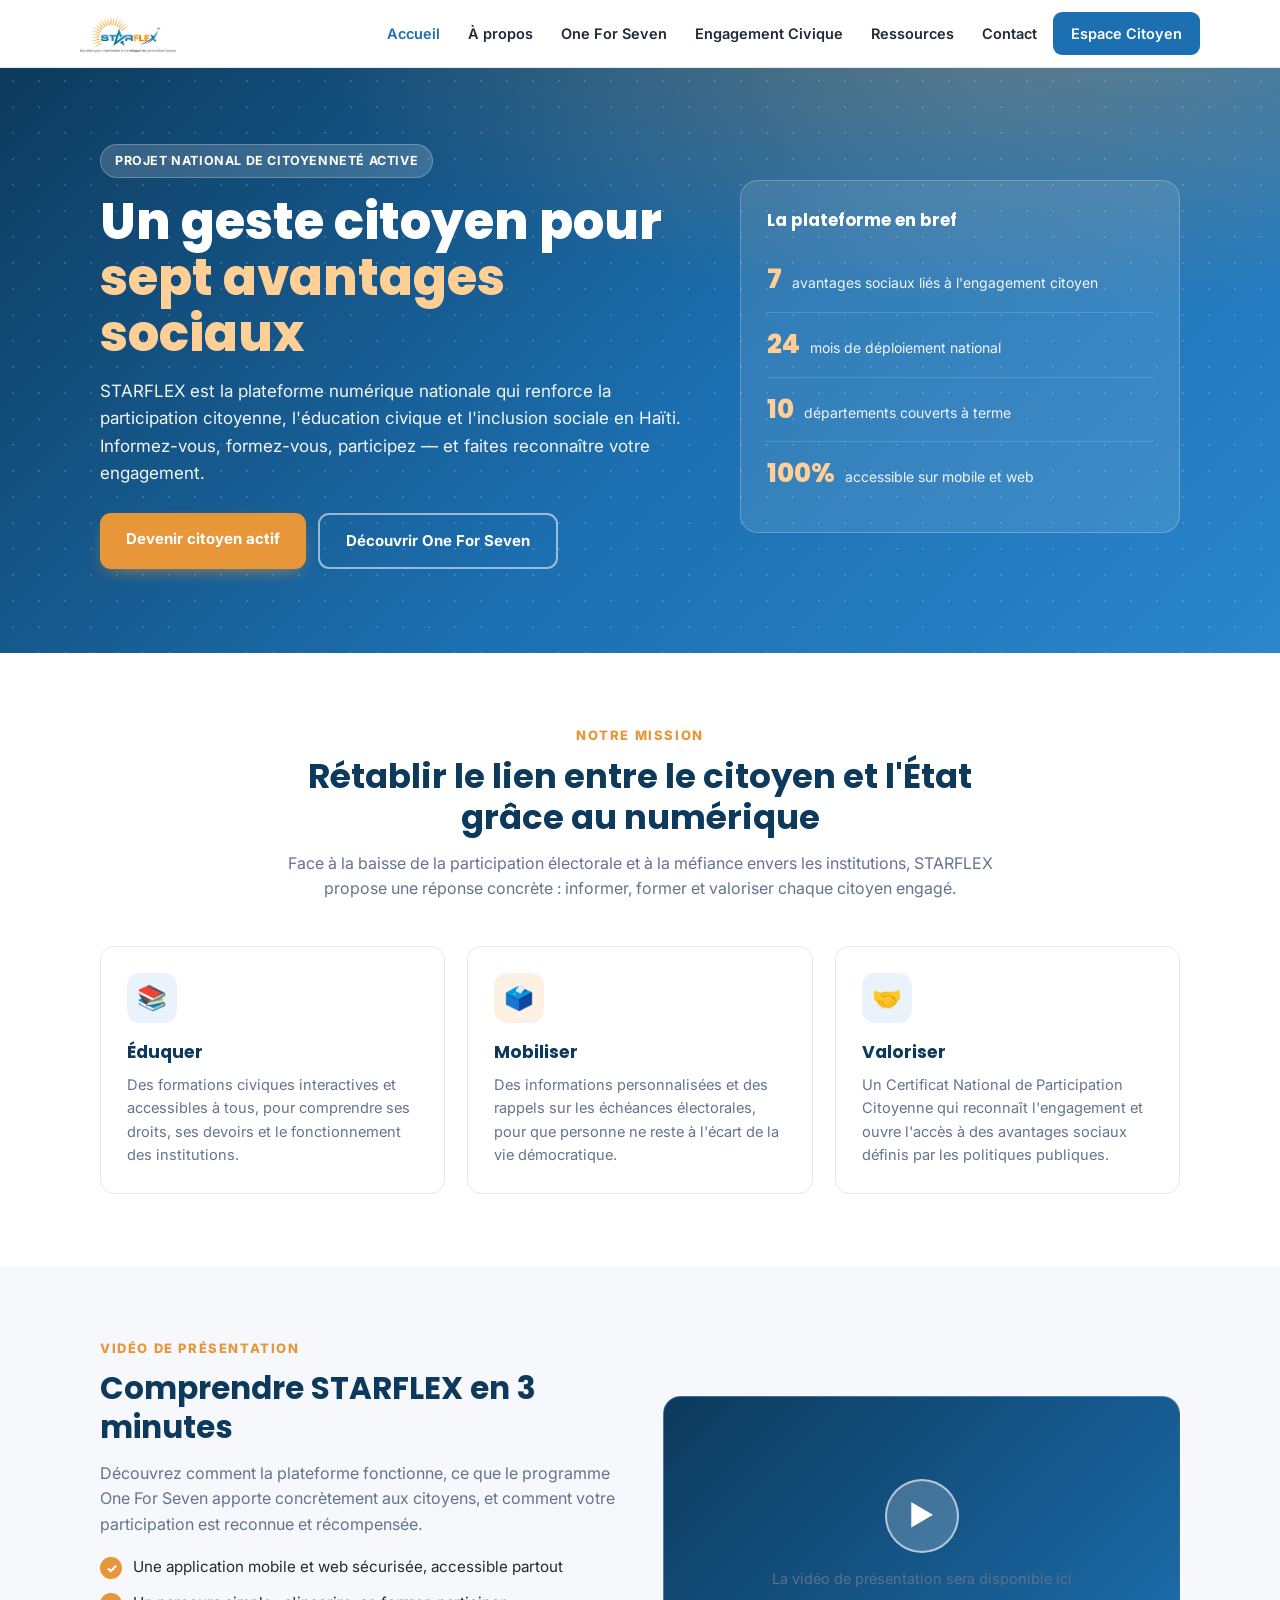
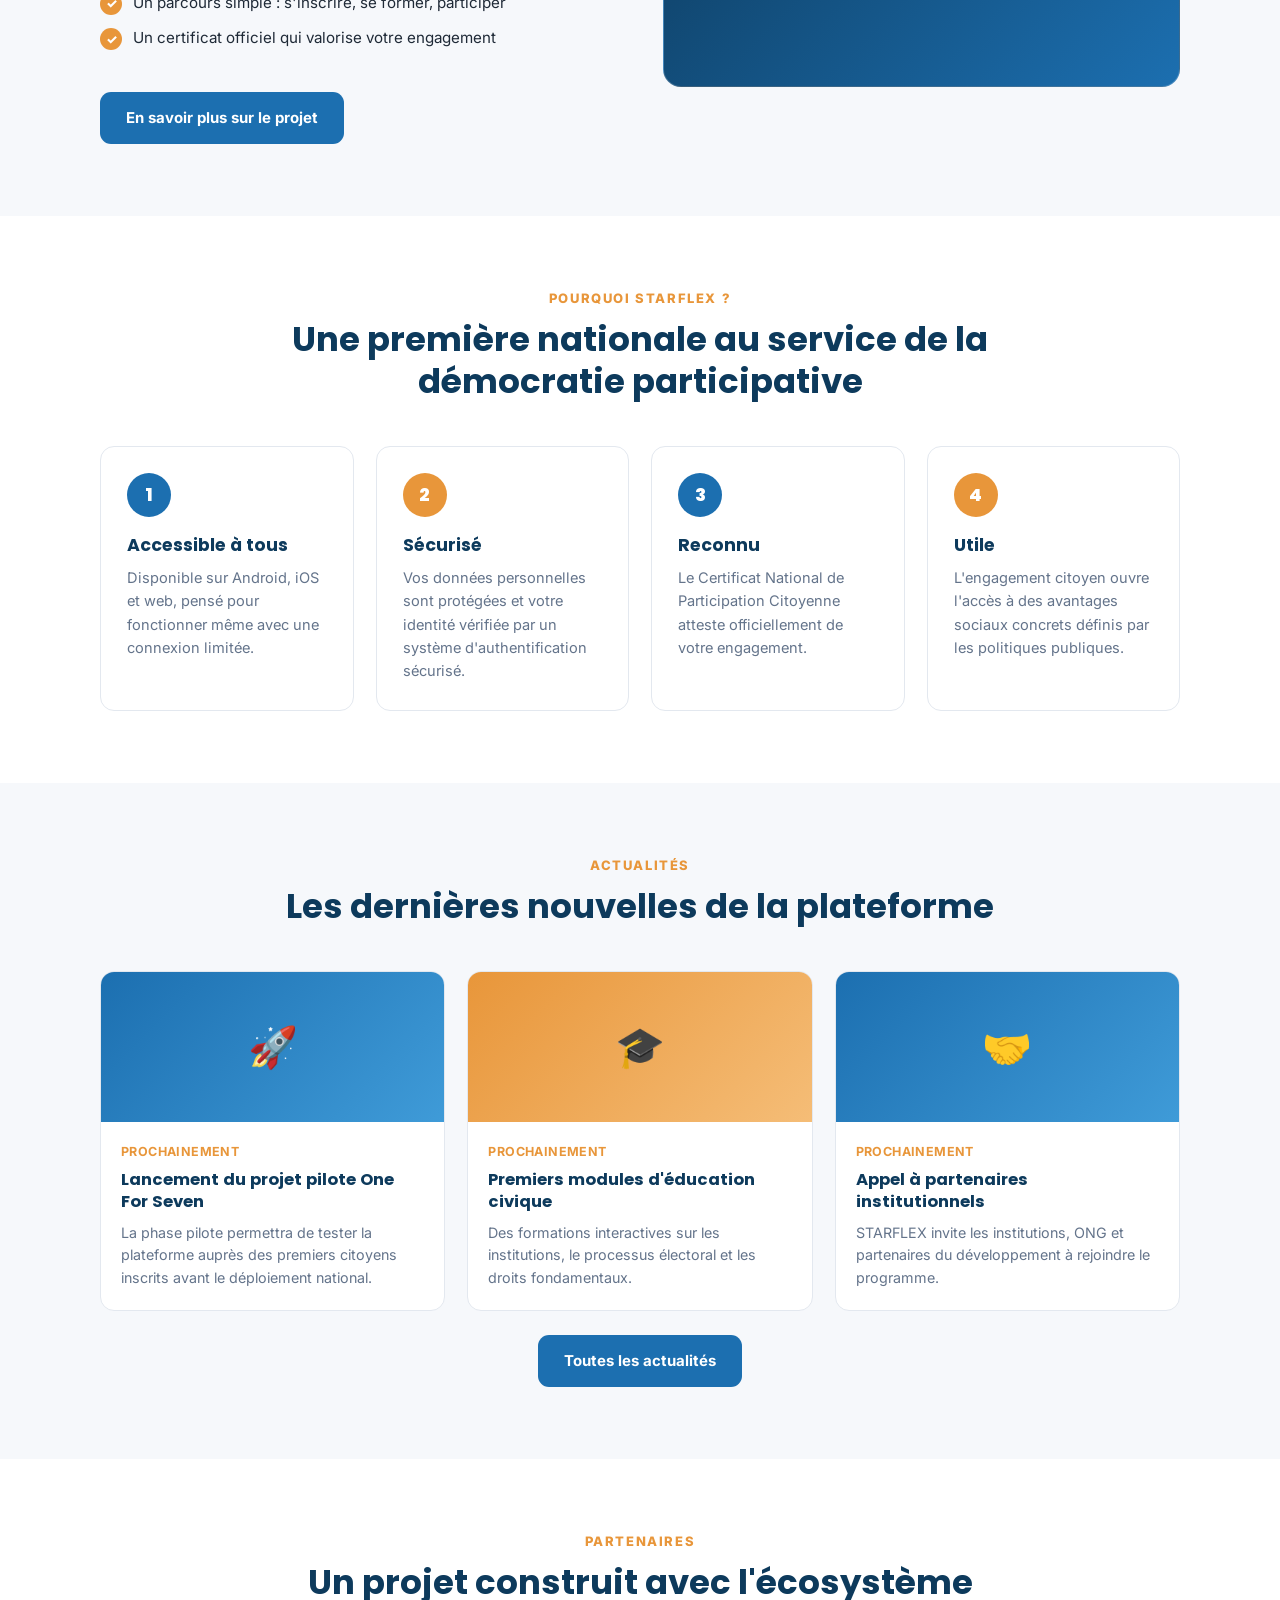
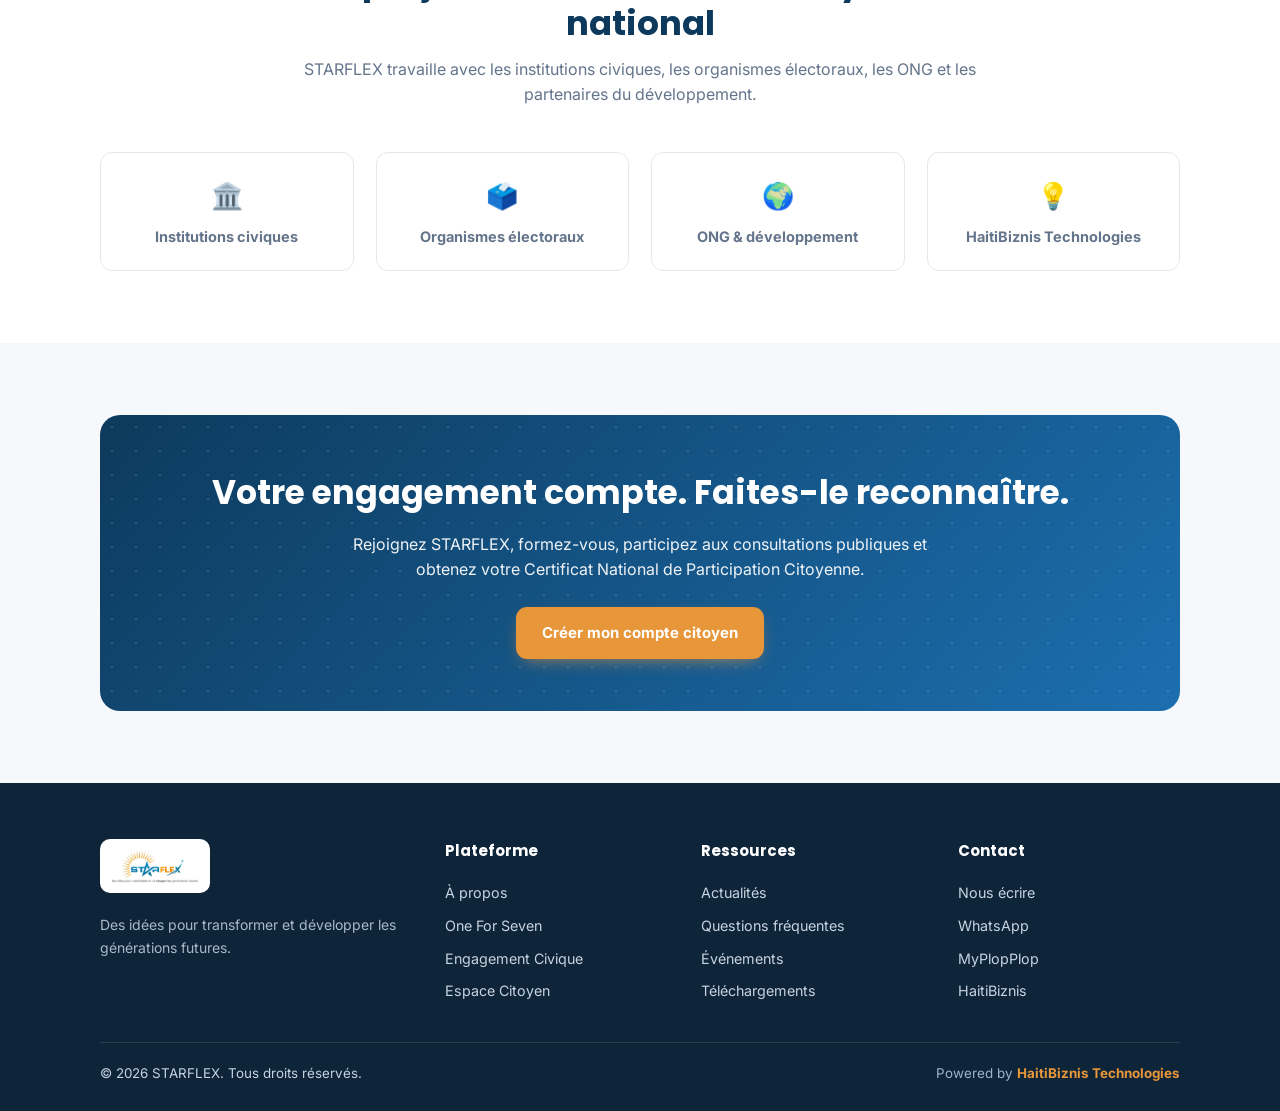
==== index.html @ 8875ecc1 "Point the site at starflexone.com: add CNAME, switch og:url/canonical/og:image to the custom domain" ====
<!DOCTYPE html>
<html lang="fr">
<head>
<meta charset="UTF-8">
<meta name="viewport" content="width=device-width, initial-scale=1.0">
<title>STARFLEX — Plateforme Nationale de Citoyenneté Active</title>
<meta name="description" content="STARFLEX : la plateforme numérique nationale d'éducation civique, de participation citoyenne et d'inclusion sociale en Haïti. Programme One For Seven (1 pour 7).">
<meta property="og:title" content="STARFLEX — Plateforme Nationale de Citoyenneté Active">
<meta property="og:description" content="Un geste citoyen pour sept avantages sociaux. Éducation civique, consultations publiques et engagement citoyen en Haïti.">
<meta property="og:image" content="https://starflexone.com/assets/og-starflex.jpg?v=1">
<meta property="og:image:secure_url" content="https://starflexone.com/assets/og-starflex.jpg?v=1">
<meta property="og:image:type" content="image/jpeg">
<meta property="og:image:width" content="1200">
<meta property="og:image:height" content="630">
<meta property="og:image:alt" content="STARFLEX — Un geste citoyen pour sept avantages sociaux">
<meta property="og:url" content="https://starflexone.com/">
<meta property="og:type" content="website">
<meta property="og:site_name" content="STARFLEX">
<meta property="og:locale" content="fr_FR">
<meta name="twitter:card" content="summary_large_image">
<meta name="twitter:title" content="STARFLEX — Plateforme Nationale de Citoyenneté Active">
<meta name="twitter:description" content="Un geste citoyen pour sept avantages sociaux. Éducation civique, consultations publiques et engagement citoyen en Haïti.">
<meta name="twitter:image" content="https://starflexone.com/assets/og-starflex.jpg?v=1">
<link rel="canonical" href="https://starflexone.com/">
<link rel="preconnect" href="https://fonts.googleapis.com">
<link rel="preconnect" href="https://fonts.gstatic.com" crossorigin>
<link href="https://fonts.googleapis.com/css2?family=Inter:wght@400;500;600;700&family=Poppins:wght@600;700;800&display=swap" rel="stylesheet">
<link rel="stylesheet" href="assets/starflex.css">
<link rel="icon" href="assets/starflex-logo.png">
</head>
<body>

<header class="site-header">
  <div class="wrap nav">
    <a class="brand" href="index.html"><img src="assets/starflex-logo.png" alt="STARFLEX"></a>
    <button class="burger" onclick="document.getElementById('navLinks').classList.toggle('open')" aria-label="Menu">☰</button>
    <nav class="nav-links" id="navLinks">
      <a href="index.html" class="active">Accueil</a>
      <a href="about.html">À propos</a>
      <a href="one-for-seven.html">One For Seven</a>
      <a href="civic-engagement.html">Engagement Civique</a>
      <a href="resources.html">Ressources</a>
      <a href="contact.html">Contact</a>
      <a href="portal.html" class="nav-cta">Espace Citoyen</a>
    </nav>
  </div>
</header>

<!-- HERO -->
<div class="hero">
  <div class="wrap hero-grid">
    <div>
      <span class="eyebrow">PROJET NATIONAL DE CITOYENNETÉ ACTIVE</span>
      <h1>Un geste citoyen pour <em>sept avantages sociaux</em></h1>
      <p class="lead">STARFLEX est la plateforme numérique nationale qui renforce la participation citoyenne, l'éducation civique et l'inclusion sociale en Haïti. Informez-vous, formez-vous, participez — et faites reconnaître votre engagement.</p>
      <div class="hero-actions">
        <a class="btn btn-orange" href="portal.html">Devenir citoyen actif</a>
        <a class="btn btn-ghost" href="one-for-seven.html">Découvrir One For Seven</a>
      </div>
    </div>
    <div class="hero-card">
      <h3>La plateforme en bref</h3>
      <div class="hero-stat"><b>7</b><span>avantages sociaux liés à l'engagement citoyen</span></div>
      <div class="hero-stat"><b>24</b><span>mois de déploiement national</span></div>
      <div class="hero-stat"><b>10</b><span>départements couverts à terme</span></div>
      <div class="hero-stat"><b>100%</b><span>accessible sur mobile et web</span></div>
    </div>
  </div>
</div>

<!-- MISSION -->
<section>
  <div class="wrap">
    <div class="section-head">
      <div class="kicker">Notre Mission</div>
      <h2>Rétablir le lien entre le citoyen et l'État grâce au numérique</h2>
      <p>Face à la baisse de la participation électorale et à la méfiance envers les institutions, STARFLEX propose une réponse concrète : informer, former et valoriser chaque citoyen engagé.</p>
    </div>
    <div class="grid grid-3">
      <div class="card">
        <div class="ico">📚</div>
        <h3>Éduquer</h3>
        <p>Des formations civiques interactives et accessibles à tous, pour comprendre ses droits, ses devoirs et le fonctionnement des institutions.</p>
      </div>
      <div class="card orange">
        <div class="ico">🗳️</div>
        <h3>Mobiliser</h3>
        <p>Des informations personnalisées et des rappels sur les échéances électorales, pour que personne ne reste à l'écart de la vie démocratique.</p>
      </div>
      <div class="card">
        <div class="ico">🤝</div>
        <h3>Valoriser</h3>
        <p>Un Certificat National de Participation Citoyenne qui reconnaît l'engagement et ouvre l'accès à des avantages sociaux définis par les politiques publiques.</p>
      </div>
    </div>
  </div>
</section>

<!-- VIDEO -->
<section class="alt">
  <div class="wrap split">
    <div>
      <div class="kicker" style="color:var(--orange);font-weight:800;font-size:13px;letter-spacing:1.6px;text-transform:uppercase;margin-bottom:10px">Vidéo de présentation</div>
      <h2>Comprendre STARFLEX en 3 minutes</h2>
      <p>Découvrez comment la plateforme fonctionne, ce que le programme One For Seven apporte concrètement aux citoyens, et comment votre participation est reconnue et récompensée.</p>
      <ul class="checklist">
        <li>Une application mobile et web sécurisée, accessible partout</li>
        <li>Un parcours simple : s'inscrire, se former, participer</li>
        <li>Un certificat officiel qui valorise votre engagement</li>
      </ul>
      <a class="btn btn-blue mt-24" href="about.html">En savoir plus sur le projet</a>
    </div>
    <div class="media-box">
      <div>
        <div class="play">▶</div>
        <p>La vidéo de présentation sera disponible ici</p>
      </div>
    </div>
  </div>
</section>

<!-- WHY -->
<section>
  <div class="wrap">
    <div class="section-head">
      <div class="kicker">Pourquoi STARFLEX ?</div>
      <h2>Une première nationale au service de la démocratie participative</h2>
    </div>
    <div class="grid grid-4">
      <div class="card">
        <div class="step-num">1</div>
        <h3>Accessible à tous</h3>
        <p>Disponible sur Android, iOS et web, pensé pour fonctionner même avec une connexion limitée.</p>
      </div>
      <div class="card orange">
        <div class="step-num">2</div>
        <h3>Sécurisé</h3>
        <p>Vos données personnelles sont protégées et votre identité vérifiée par un système d'authentification sécurisé.</p>
      </div>
      <div class="card">
        <div class="step-num">3</div>
        <h3>Reconnu</h3>
        <p>Le Certificat National de Participation Citoyenne atteste officiellement de votre engagement.</p>
      </div>
      <div class="card orange">
        <div class="step-num">4</div>
        <h3>Utile</h3>
        <p>L'engagement citoyen ouvre l'accès à des avantages sociaux concrets définis par les politiques publiques.</p>
      </div>
    </div>
  </div>
</section>

<!-- NEWS -->
<section class="alt">
  <div class="wrap">
    <div class="section-head">
      <div class="kicker">Actualités</div>
      <h2>Les dernières nouvelles de la plateforme</h2>
    </div>
    <div class="grid grid-3">
      <article class="news-card">
        <div class="news-thumb">🚀</div>
        <div class="news-body">
          <div class="news-date">Prochainement</div>
          <h3>Lancement du projet pilote One For Seven</h3>
          <p>La phase pilote permettra de tester la plateforme auprès des premiers citoyens inscrits avant le déploiement national.</p>
        </div>
      </article>
      <article class="news-card o">
        <div class="news-thumb">🎓</div>
        <div class="news-body">
          <div class="news-date">Prochainement</div>
          <h3>Premiers modules d'éducation civique</h3>
          <p>Des formations interactives sur les institutions, le processus électoral et les droits fondamentaux.</p>
        </div>
      </article>
      <article class="news-card">
        <div class="news-thumb">🤝</div>
        <div class="news-body">
          <div class="news-date">Prochainement</div>
          <h3>Appel à partenaires institutionnels</h3>
          <p>STARFLEX invite les institutions, ONG et partenaires du développement à rejoindre le programme.</p>
        </div>
      </article>
    </div>
    <div class="center mt-24"><a class="btn btn-blue" href="resources.html">Toutes les actualités</a></div>
  </div>
</section>

<!-- PARTNERS -->
<section>
  <div class="wrap">
    <div class="section-head">
      <div class="kicker">Partenaires</div>
      <h2>Un projet construit avec l'écosystème national</h2>
      <p>STARFLEX travaille avec les institutions civiques, les organismes électoraux, les ONG et les partenaires du développement.</p>
    </div>
    <div class="grid grid-4">
      <div class="partner"><div class="p-ico">🏛️</div>Institutions civiques</div>
      <div class="partner"><div class="p-ico">🗳️</div>Organismes électoraux</div>
      <div class="partner"><div class="p-ico">🌍</div>ONG &amp; développement</div>
      <div class="partner"><div class="p-ico">💡</div>HaitiBiznis Technologies</div>
    </div>
  </div>
</section>

<!-- CTA -->
<section class="alt">
  <div class="wrap">
    <div class="cta-band">
      <h2>Votre engagement compte. Faites-le reconnaître.</h2>
      <p>Rejoignez STARFLEX, formez-vous, participez aux consultations publiques et obtenez votre Certificat National de Participation Citoyenne.</p>
      <a class="btn btn-orange" href="portal.html">Créer mon compte citoyen</a>
    </div>
  </div>
</section>

<footer class="site-footer">
  <div class="wrap">
    <div class="footer-grid">
      <div>
        <div class="logo-foot"><img src="assets/starflex-logo.png" alt="STARFLEX"></div>
        <p class="tag">Des idées pour transformer et développer les générations futures.</p>
      </div>
      <div>
        <h4>Plateforme</h4>
        <a href="about.html">À propos</a>
        <a href="one-for-seven.html">One For Seven</a>
        <a href="civic-engagement.html">Engagement Civique</a>
        <a href="portal.html">Espace Citoyen</a>
      </div>
      <div>
        <h4>Ressources</h4>
        <a href="resources.html">Actualités</a>
        <a href="resources.html#faq">Questions fréquentes</a>
        <a href="resources.html#events">Événements</a>
        <a href="resources.html#downloads">Téléchargements</a>
      </div>
      <div>
        <h4>Contact</h4>
        <a href="contact.html">Nous écrire</a>
        <a href="contact.html#whatsapp">WhatsApp</a>
        <a href="https://myplopplop.com" target="_blank">MyPlopPlop</a>
        <a href="https://haitibiznis.com" target="_blank">HaitiBiznis</a>
      </div>
    </div>
    <div class="footer-bottom">
      <span>© 2026 STARFLEX. Tous droits réservés.</span>
      <span class="powered">Powered by <b>HaitiBiznis Technologies</b></span>
    </div>
  </div>
</footer>

</body>
</html>
---- assets/starflex.css ----
/* STARFLEX — national civic platform
   Palette: blue (institutional trust), orange (energy/participation), white, gray.
   Built modular so Phase 2 (citizen portal) and Phase 3 (admin) reuse these tokens. */

:root{
  --blue:#1c6fb0;
  --blue-dark:#12507f;
  --blue-ink:#0d3a5c;
  --orange:#e8963a;
  --orange-dark:#cf7d21;
  --ink:#1f2a37;
  --muted:#64748b;
  --line:#e3e8ef;
  --bg:#f6f8fb;
  --white:#fff;
  --radius:14px;
  --shadow:0 1px 3px rgba(16,24,40,.07), 0 8px 24px -12px rgba(16,24,40,.12);
  --wrap:1120px;
  --font-head:'Poppins', system-ui, sans-serif;
  --font-body:'Inter', system-ui, sans-serif;
}

*{box-sizing:border-box;margin:0;padding:0}
html{scroll-behavior:smooth}
body{font-family:var(--font-body);color:var(--ink);background:var(--white);line-height:1.6;-webkit-font-smoothing:antialiased}
img{max-width:100%;display:block}
a{color:inherit}

.wrap{max-width:var(--wrap);margin:0 auto;padding:0 20px}

/* ── Header / nav ─────────────────────────────────────────── */
.site-header{position:sticky;top:0;z-index:50;background:rgba(255,255,255,.96);backdrop-filter:blur(8px);border-bottom:1px solid var(--line)}
.nav{display:flex;align-items:center;gap:18px;padding:12px 0}
.brand{display:flex;align-items:center;gap:10px;text-decoration:none;flex:0 0 auto}
.brand img{height:38px;width:auto}
.nav-links{display:flex;gap:4px;margin-left:auto;align-items:center}
.nav-links a{
  text-decoration:none;font-size:14.5px;font-weight:600;color:var(--ink);
  padding:9px 12px;border-radius:9px;transition:background .15s,color .15s;white-space:nowrap;
}
.nav-links a:hover{background:#eef4fa;color:var(--blue)}
.nav-links a.active{color:var(--blue)}
.nav-cta{background:var(--blue)!important;color:#fff!important;padding:10px 18px!important}
.nav-cta:hover{background:var(--blue-dark)!important}
.burger{display:none;margin-left:auto;background:none;border:0;font-size:26px;cursor:pointer;color:var(--blue-ink);line-height:1}

@media(max-width:900px){
  .burger{display:block}
  .nav-links{
    display:none;position:absolute;top:100%;left:0;right:0;background:#fff;
    flex-direction:column;align-items:stretch;gap:0;padding:8px;border-bottom:1px solid var(--line);
    box-shadow:var(--shadow);
  }
  .nav-links.open{display:flex}
  .nav-links a{padding:13px 14px}
  .nav-cta{text-align:center;margin-top:6px}
}

/* ── Hero ─────────────────────────────────────────────────── */
.hero{
  position:relative;overflow:hidden;color:#fff;
  background:
    radial-gradient(1200px 500px at 80% -10%, rgba(232,150,58,.35), transparent 60%),
    linear-gradient(135deg, var(--blue-ink), var(--blue) 55%, #2b86cc);
  padding:76px 0 84px;
}
.hero::after{
  content:'';position:absolute;inset:0;opacity:.16;pointer-events:none;
  background-image:radial-gradient(rgba(255,255,255,.9) 1px, transparent 1px);
  background-size:26px 26px;
}
.hero .wrap{position:relative;z-index:1}
.hero-grid{display:grid;grid-template-columns:1.15fr .85fr;gap:44px;align-items:center}
.eyebrow{
  display:inline-block;background:rgba(255,255,255,.16);border:1px solid rgba(255,255,255,.25);
  padding:6px 14px;border-radius:999px;font-size:12.5px;font-weight:700;letter-spacing:.6px;margin-bottom:16px
}
.hero h1{font-family:var(--font-head);font-size:clamp(30px,4.4vw,50px);font-weight:800;line-height:1.12;margin-bottom:16px}
.hero h1 em{font-style:normal;color:#ffcf95}
.hero p.lead{font-size:17px;opacity:.94;max-width:56ch;margin-bottom:26px}
.hero-actions{display:flex;flex-wrap:wrap;gap:12px}
.hero-card{background:rgba(255,255,255,.1);border:1px solid rgba(255,255,255,.22);border-radius:18px;padding:26px}
.hero-card h3{font-family:var(--font-head);font-size:17px;margin-bottom:14px}
.hero-stat{display:flex;align-items:baseline;gap:10px;padding:11px 0;border-bottom:1px solid rgba(255,255,255,.16)}
.hero-stat:last-child{border-bottom:0}
.hero-stat b{font-family:var(--font-head);font-size:26px;font-weight:800;color:#ffcf95}
.hero-stat span{font-size:14px;opacity:.92}
@media(max-width:900px){.hero-grid{grid-template-columns:1fr;gap:30px}.hero{padding:56px 0 62px}}

/* ── Buttons ──────────────────────────────────────────────── */
.btn{
  display:inline-block;text-decoration:none;font-weight:700;font-size:15px;
  padding:14px 26px;border-radius:11px;border:0;cursor:pointer;transition:transform .12s, background .15s, box-shadow .15s;
  font-family:var(--font-body);
}
.btn:active{transform:translateY(1px)}
.btn-orange{background:var(--orange);color:#fff;box-shadow:0 6px 18px -8px rgba(232,150,58,.9)}
.btn-orange:hover{background:var(--orange-dark)}
.btn-white{background:#fff;color:var(--blue-ink)}
.btn-white:hover{background:#f1f6fb}
.btn-blue{background:var(--blue);color:#fff}
.btn-blue:hover{background:var(--blue-dark)}
.btn-ghost{background:transparent;color:#fff;border:2px solid rgba(255,255,255,.55)}
.btn-ghost:hover{background:rgba(255,255,255,.12)}

/* ── Sections ─────────────────────────────────────────────── */
section{padding:72px 0}
section.alt{background:var(--bg)}
.section-head{text-align:center;max-width:720px;margin:0 auto 44px}
.section-head .kicker{
  color:var(--orange);font-weight:800;font-size:13px;letter-spacing:1.6px;text-transform:uppercase;margin-bottom:10px
}
.section-head h2{font-family:var(--font-head);font-size:clamp(24px,3vw,34px);font-weight:700;color:var(--blue-ink);margin-bottom:12px;line-height:1.22}
.section-head p{color:var(--muted);font-size:16px}

.grid{display:grid;gap:22px}
.grid-3{grid-template-columns:repeat(3,1fr)}
.grid-2{grid-template-columns:repeat(2,1fr)}
.grid-4{grid-template-columns:repeat(4,1fr)}
@media(max-width:980px){.grid-3,.grid-4{grid-template-columns:repeat(2,1fr)}}
@media(max-width:640px){.grid-2,.grid-3,.grid-4{grid-template-columns:1fr}}

.card{
  background:#fff;border:1px solid var(--line);border-radius:var(--radius);padding:26px;
  transition:transform .16s, box-shadow .16s, border-color .16s;
}
.card:hover{transform:translateY(-3px);box-shadow:var(--shadow);border-color:#cfe0f0}
.card .ico{
  width:50px;height:50px;border-radius:13px;display:flex;align-items:center;justify-content:center;
  font-size:24px;margin-bottom:15px;background:#eaf3fb;
}
.card.orange .ico{background:#fdf1e3}
.card h3{font-family:var(--font-head);font-size:17.5px;color:var(--blue-ink);margin-bottom:8px}
.card p{color:var(--muted);font-size:14.6px}

/* numbered steps */
.step-num{
  width:44px;height:44px;border-radius:50%;background:var(--blue);color:#fff;
  display:flex;align-items:center;justify-content:center;font-family:var(--font-head);font-weight:800;font-size:18px;margin-bottom:14px
}
.card.orange .step-num{background:var(--orange)}

/* ── Video / media block ──────────────────────────────────── */
.media-box{
  position:relative;border-radius:18px;overflow:hidden;background:linear-gradient(135deg,var(--blue-ink),var(--blue));
  aspect-ratio:16/9;display:flex;align-items:center;justify-content:center;color:#fff;text-align:center;padding:24px;
  border:1px solid rgba(255,255,255,.18)
}
.media-box .play{
  width:74px;height:74px;border-radius:50%;background:rgba(255,255,255,.2);border:2px solid rgba(255,255,255,.6);
  display:flex;align-items:center;justify-content:center;font-size:28px;margin:0 auto 14px
}
.media-box p{font-size:14.5px;opacity:.9}

/* ── Split feature ────────────────────────────────────────── */
.split{display:grid;grid-template-columns:1fr 1fr;gap:46px;align-items:center}
@media(max-width:900px){.split{grid-template-columns:1fr;gap:28px}}
.split h2{font-family:var(--font-head);font-size:clamp(23px,2.8vw,31px);color:var(--blue-ink);margin-bottom:14px;line-height:1.25}
.split p{color:var(--muted);margin-bottom:14px}
.checklist{list-style:none;display:grid;gap:11px;margin:18px 0}
.checklist li{display:flex;gap:11px;align-items:flex-start;font-size:15.2px}
.checklist li::before{content:'✓';color:var(--white);background:var(--orange);width:22px;height:22px;border-radius:50%;display:flex;align-items:center;justify-content:center;font-size:13px;font-weight:800;flex:0 0 auto;margin-top:2px}

/* ── News ─────────────────────────────────────────────────── */
.news-card{background:#fff;border:1px solid var(--line);border-radius:var(--radius);overflow:hidden;transition:transform .16s,box-shadow .16s}
.news-card:hover{transform:translateY(-3px);box-shadow:var(--shadow)}
.news-thumb{height:150px;background:linear-gradient(135deg,var(--blue),#3f9bd8);display:flex;align-items:center;justify-content:center;font-size:40px}
.news-card.o .news-thumb{background:linear-gradient(135deg,var(--orange),#f5bd77)}
.news-body{padding:20px}
.news-date{color:var(--orange);font-weight:700;font-size:12.5px;letter-spacing:.4px;text-transform:uppercase;margin-bottom:7px}
.news-body h3{font-family:var(--font-head);font-size:16.5px;color:var(--blue-ink);margin-bottom:8px;line-height:1.35}
.news-body p{color:var(--muted);font-size:14.3px}

/* ── Partners ─────────────────────────────────────────────── */
.partner{
  background:#fff;border:1px solid var(--line);border-radius:12px;padding:22px 16px;text-align:center;
  color:var(--muted);font-weight:700;font-size:14.5px
}
.partner .p-ico{font-size:26px;margin-bottom:8px}

/* ── CTA band ─────────────────────────────────────────────── */
.cta-band{
  background:linear-gradient(135deg,var(--blue-ink),var(--blue));color:#fff;text-align:center;
  border-radius:20px;padding:52px 26px;position:relative;overflow:hidden
}
.cta-band::after{
  content:'';position:absolute;inset:0;opacity:.14;
  background-image:radial-gradient(rgba(255,255,255,.9) 1px, transparent 1px);background-size:24px 24px
}
.cta-band > *{position:relative;z-index:1}
.cta-band h2{font-family:var(--font-head);font-size:clamp(23px,3vw,33px);margin-bottom:12px}
.cta-band p{opacity:.93;max-width:60ch;margin:0 auto 24px}

/* ── Footer ───────────────────────────────────────────────── */
.site-footer{background:#0e2438;color:#c6d3e0;padding:56px 0 26px;margin-top:0}
.footer-grid{display:grid;grid-template-columns:1.4fr 1fr 1fr 1fr;gap:34px;margin-bottom:34px}
@media(max-width:900px){.footer-grid{grid-template-columns:1fr 1fr;gap:26px}}
@media(max-width:560px){.footer-grid{grid-template-columns:1fr}}
.site-footer h4{font-family:var(--font-head);color:#fff;font-size:15px;margin-bottom:14px}
.site-footer a{color:#c6d3e0;text-decoration:none;font-size:14.3px;display:block;padding:5px 0;transition:color .15s}
.site-footer a:hover{color:var(--orange)}
.site-footer .logo-foot{background:#fff;padding:10px 12px;border-radius:10px;display:inline-block;margin-bottom:14px}
.site-footer .logo-foot img{height:34px}
.site-footer .tag{font-size:14px;opacity:.85;max-width:34ch}
.footer-bottom{
  border-top:1px solid rgba(255,255,255,.12);padding-top:20px;display:flex;flex-wrap:wrap;gap:10px;
  justify-content:space-between;align-items:center;font-size:13.4px
}
.powered{color:#9fb3c8}
.powered b{color:var(--orange)}

/* ── Page hero (inner pages) ──────────────────────────────── */
.page-hero{
  background:linear-gradient(135deg,var(--blue-ink),var(--blue));color:#fff;padding:56px 0;text-align:center
}
.page-hero h1{font-family:var(--font-head);font-size:clamp(26px,3.6vw,40px);font-weight:800;margin-bottom:10px}
.page-hero p{opacity:.93;max-width:62ch;margin:0 auto;font-size:16px}

/* ── Forms ────────────────────────────────────────────────── */
.field{margin-bottom:16px}
.field label{display:block;font-weight:600;font-size:14.2px;margin-bottom:6px;color:var(--ink)}
.field input,.field textarea,.field select{
  width:100%;padding:13px 14px;border:1.5px solid var(--line);border-radius:10px;font-size:15px;font-family:var(--font-body);
  transition:border-color .15s, box-shadow .15s;background:#fff
}
.field input:focus,.field textarea:focus,.field select:focus{
  outline:0;border-color:var(--blue);box-shadow:0 0 0 3px rgba(28,111,176,.14)
}
.form-note{font-size:13.5px;color:var(--muted);margin-top:10px}

/* utilities */
.center{text-align:center}
.mt-24{margin-top:24px}
.hide{display:none}
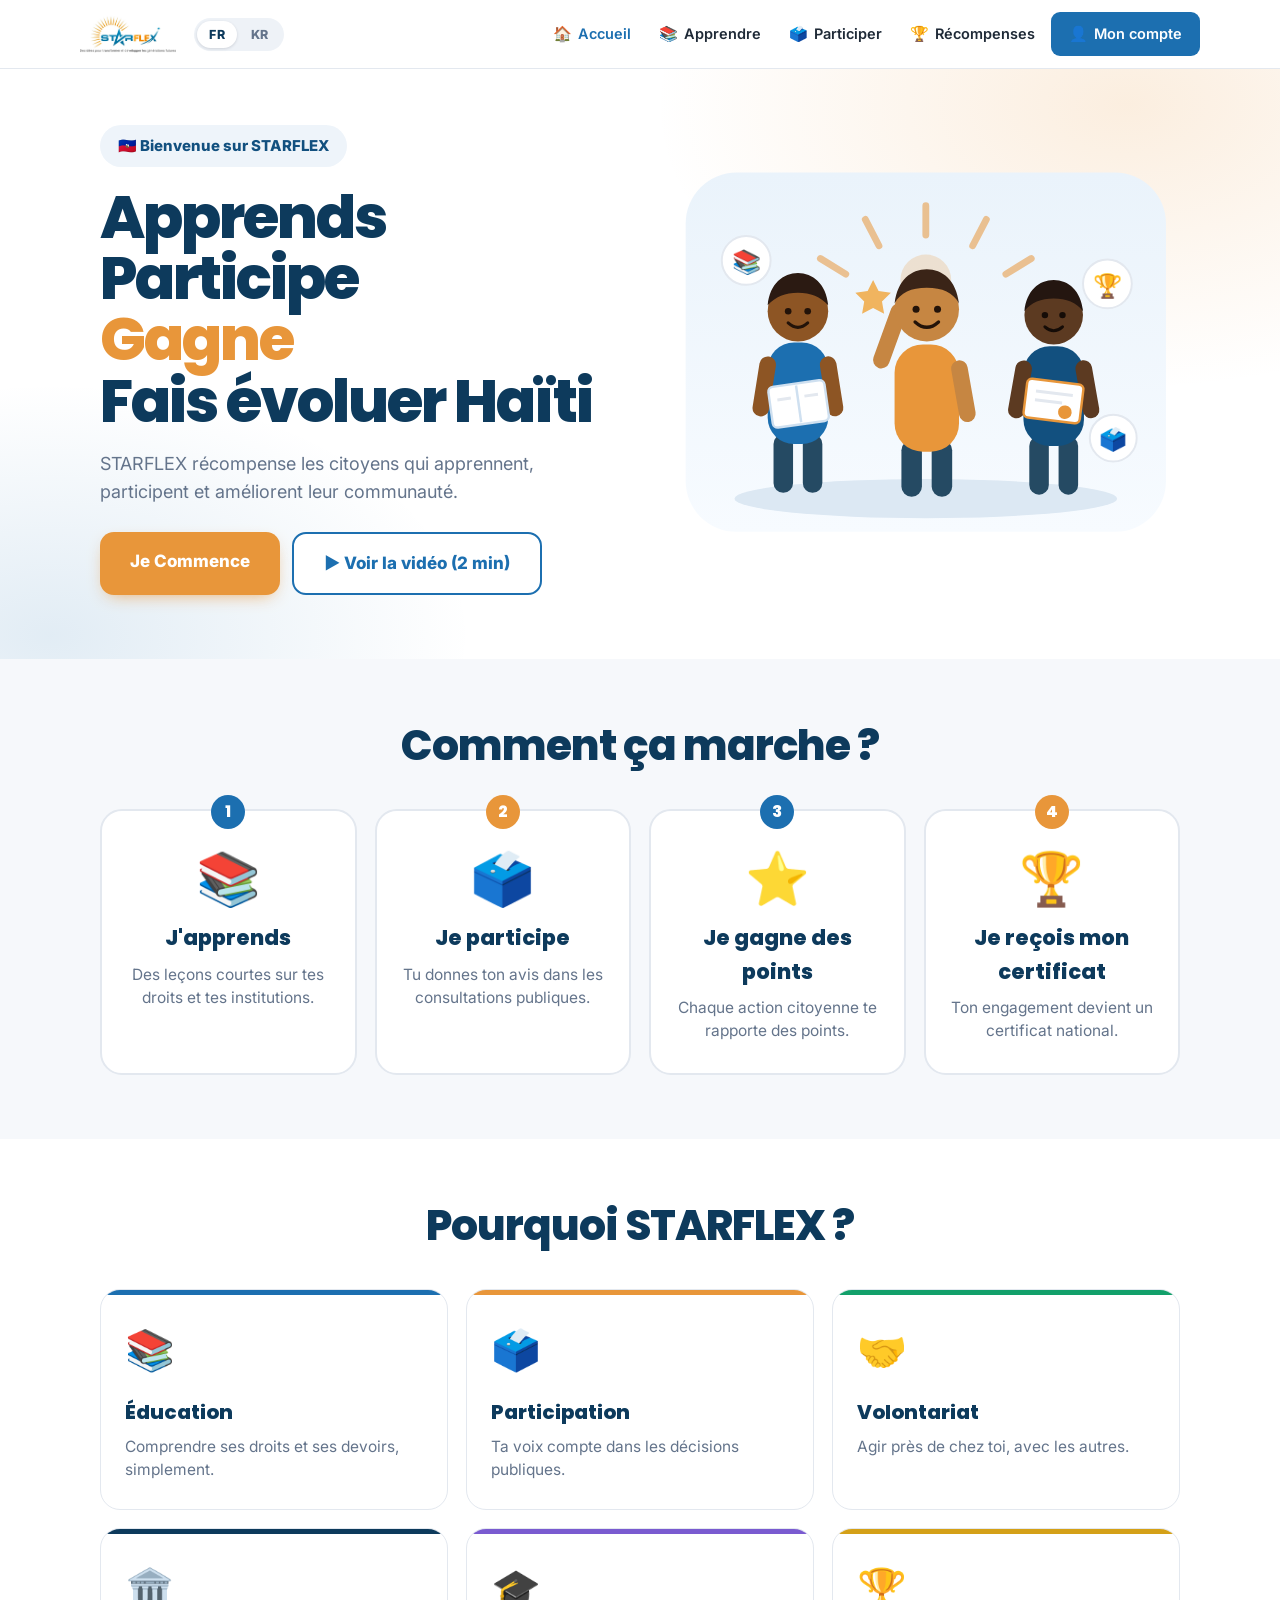
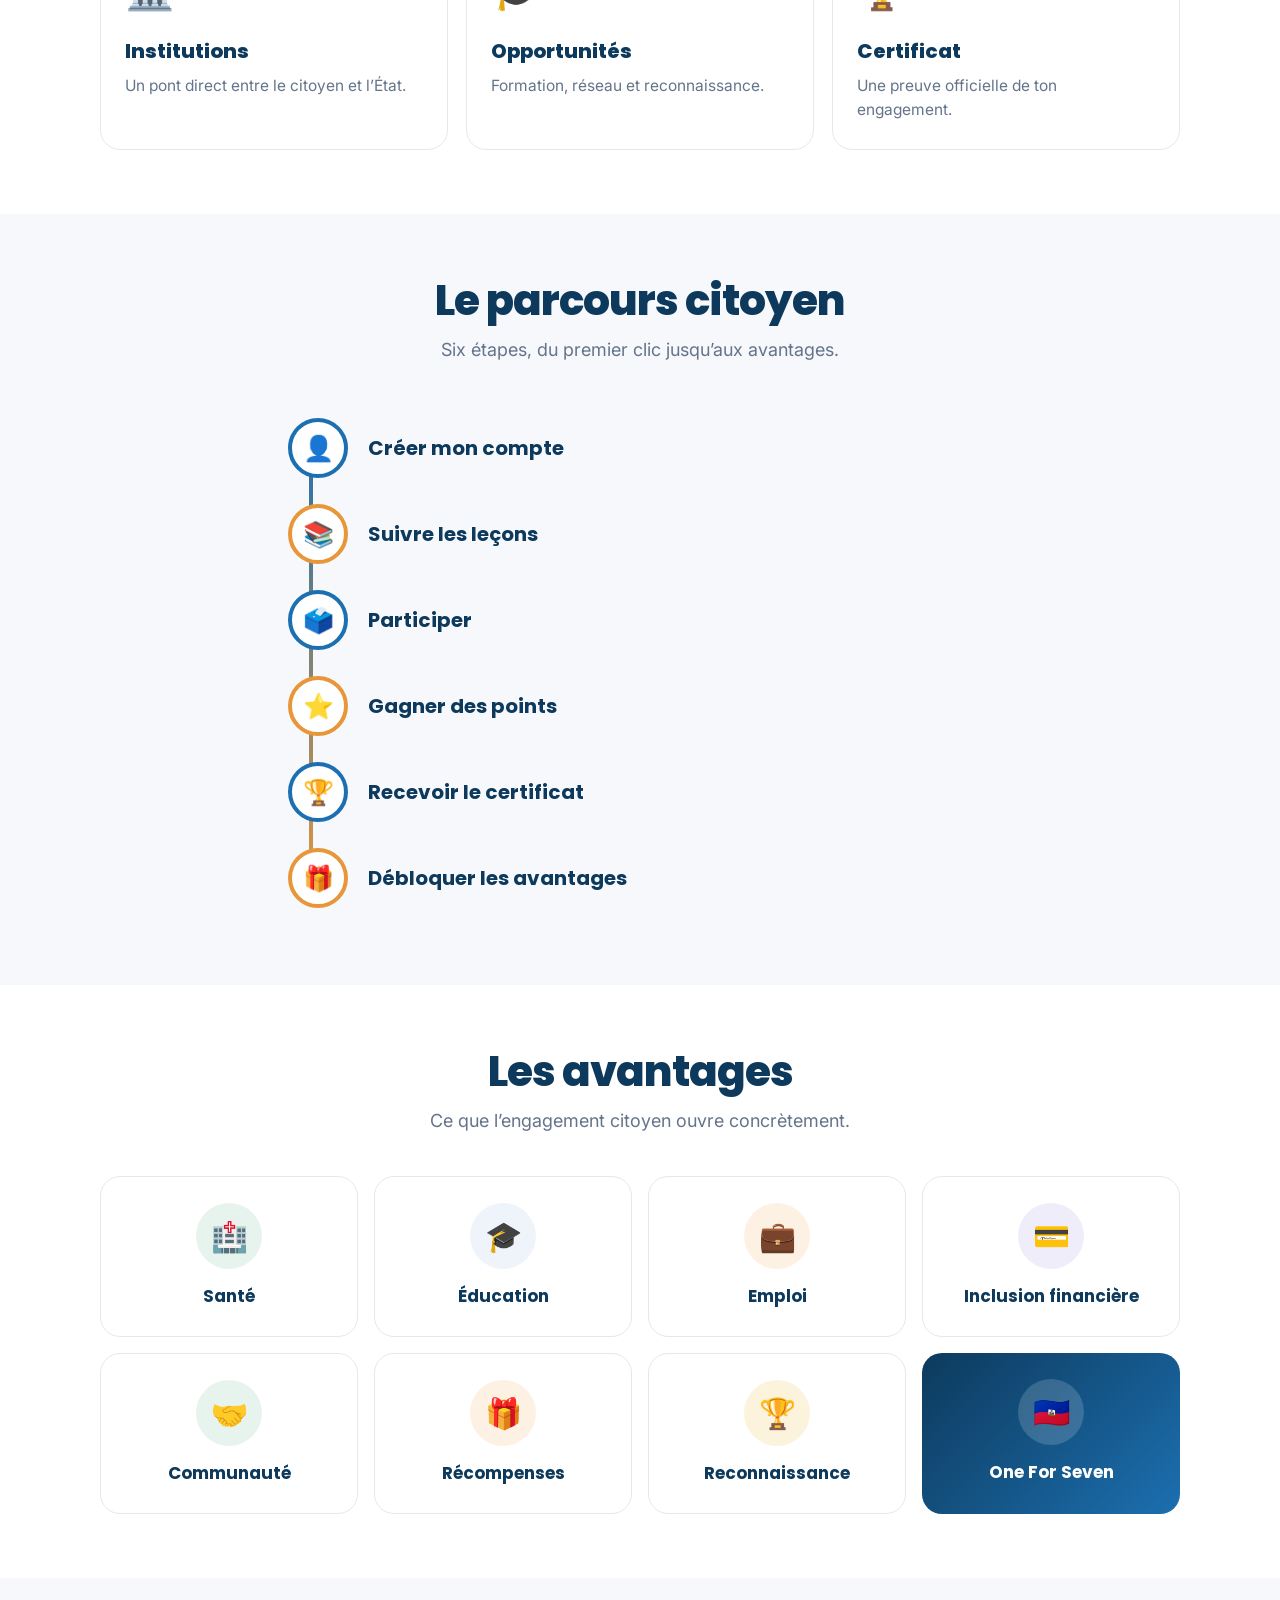
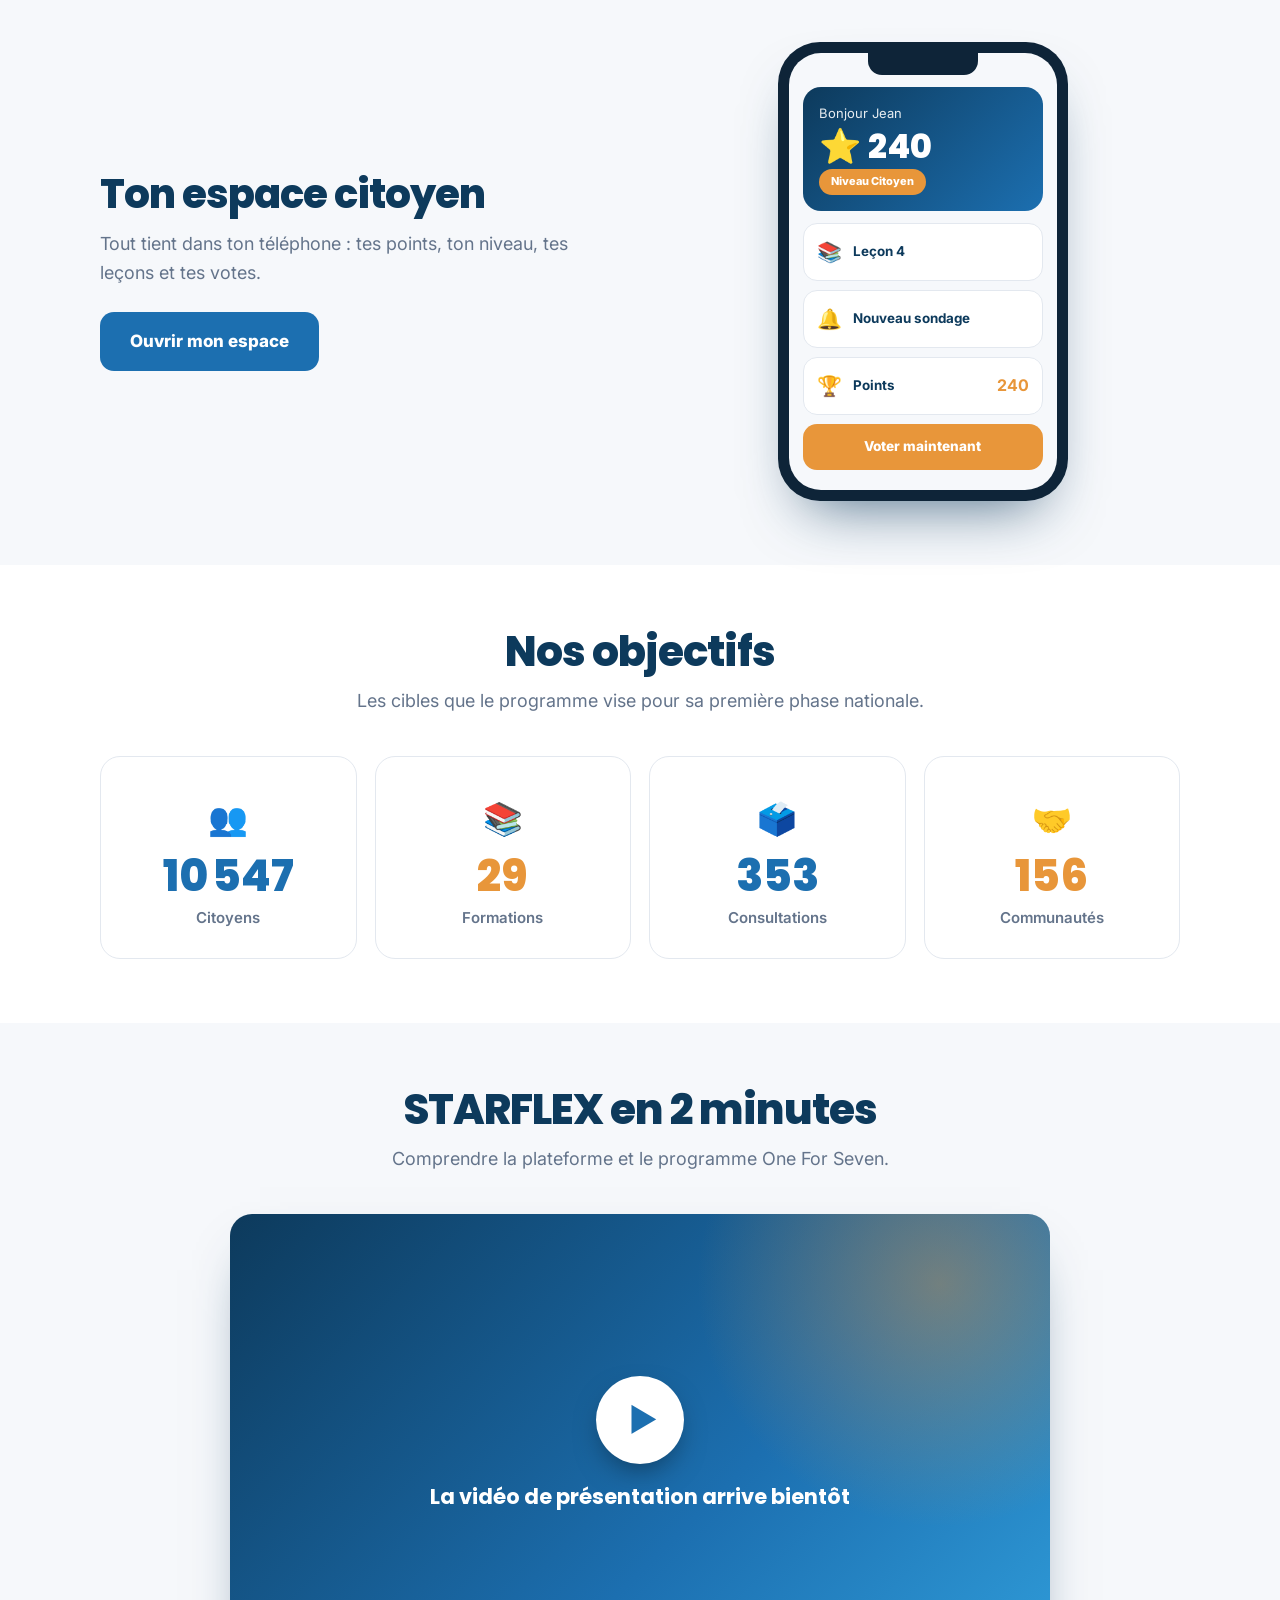
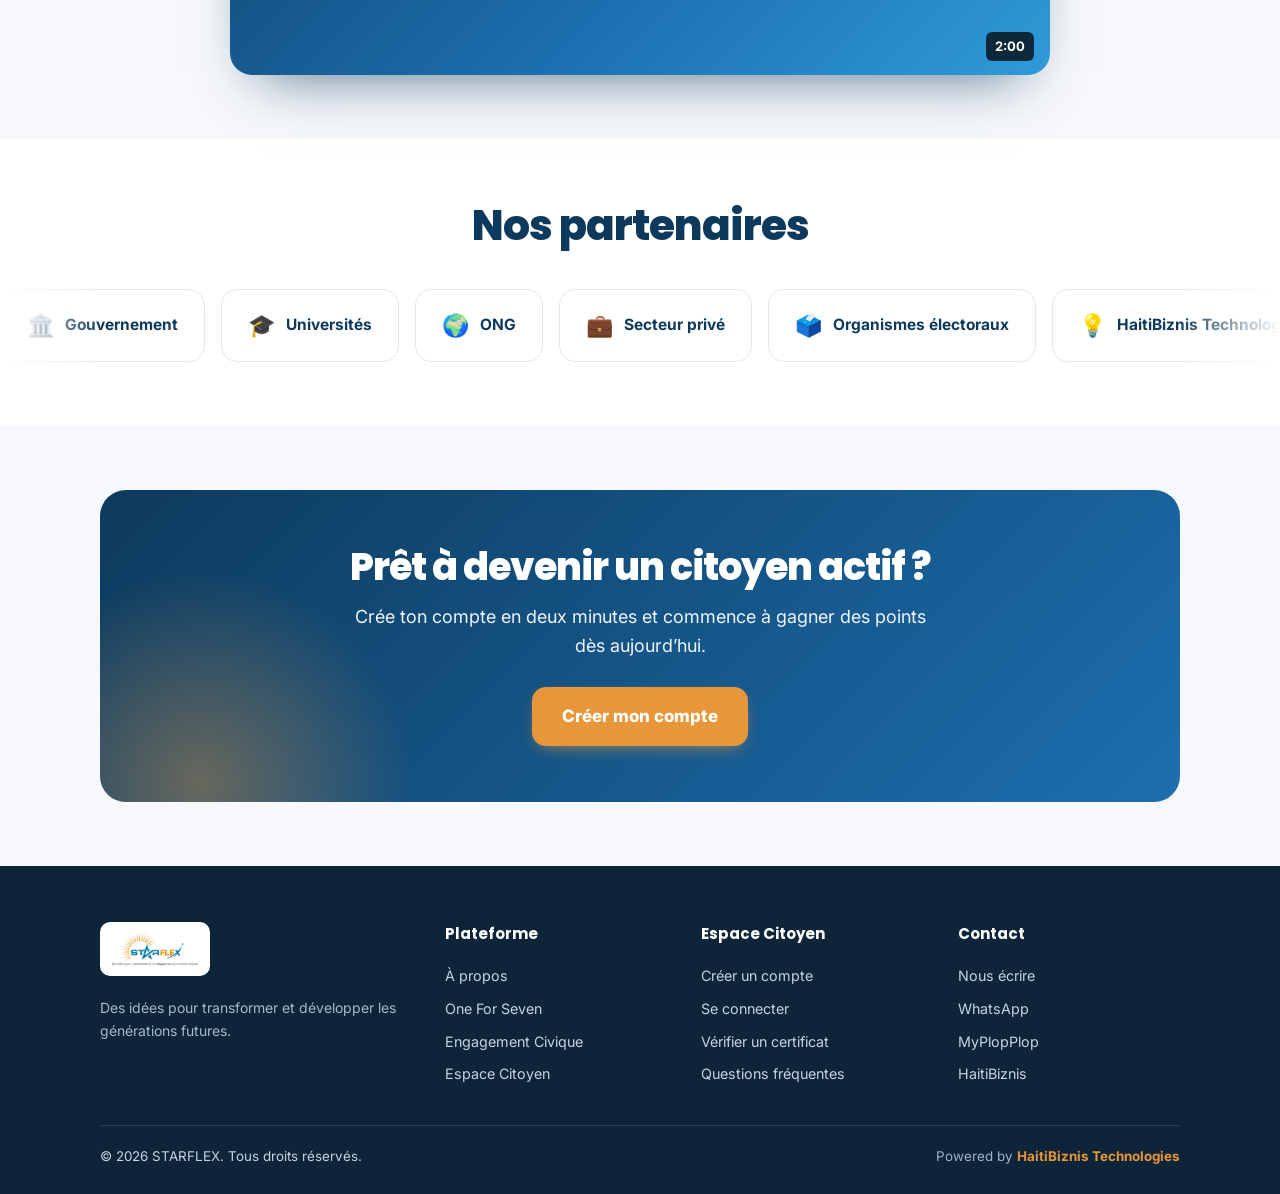
==== commit 0d41c6bc: "STARFLEX 2.0 homepage (icon nav, illustration, 4-step how-it-works, timeline, benefits, phone mockup" ====
--- a/index.html
+++ b/index.html
@@ -3,10 +3,10 @@
 <head>
 <meta charset="UTF-8">
 <meta name="viewport" content="width=device-width, initial-scale=1.0">
-<title>STARFLEX — Plateforme Nationale de Citoyenneté Active</title>
-<meta name="description" content="STARFLEX : la plateforme numérique nationale d'éducation civique, de participation citoyenne et d'inclusion sociale en Haïti. Programme One For Seven (1 pour 7).">
-<meta property="og:title" content="STARFLEX — Plateforme Nationale de Citoyenneté Active">
-<meta property="og:description" content="Un geste citoyen pour sept avantages sociaux. Éducation civique, consultations publiques et engagement citoyen en Haïti.">
+<title>STARFLEX — Apprends, Participe, Gagne, Fais évoluer Haïti</title>
+<meta name="description" content="STARFLEX récompense les citoyens qui apprennent, participent et améliorent leur communauté. Éducation civique, consultations publiques et Certificat National de Participation Citoyenne en Haïti.">
+<meta property="og:title" content="STARFLEX — Apprends, Participe, Gagne, Fais évoluer Haïti">
+<meta property="og:description" content="STARFLEX récompense les citoyens qui apprennent, participent et améliorent leur communauté.">
 <meta property="og:image" content="https://starflexone.com/assets/og-starflex.jpg?v=1">
 <meta property="og:image:secure_url" content="https://starflexone.com/assets/og-starflex.jpg?v=1">
 <meta property="og:image:type" content="image/jpeg">
@@ -18,200 +18,309 @@
 <meta property="og:site_name" content="STARFLEX">
 <meta property="og:locale" content="fr_FR">
 <meta name="twitter:card" content="summary_large_image">
-<meta name="twitter:title" content="STARFLEX — Plateforme Nationale de Citoyenneté Active">
-<meta name="twitter:description" content="Un geste citoyen pour sept avantages sociaux. Éducation civique, consultations publiques et engagement citoyen en Haïti.">
+<meta name="twitter:title" content="STARFLEX — Apprends, Participe, Gagne, Fais évoluer Haïti">
+<meta name="twitter:description" content="STARFLEX récompense les citoyens qui apprennent, participent et améliorent leur communauté.">
 <meta name="twitter:image" content="https://starflexone.com/assets/og-starflex.jpg?v=1">
 <link rel="canonical" href="https://starflexone.com/">
 <link rel="preconnect" href="https://fonts.googleapis.com">
 <link rel="preconnect" href="https://fonts.gstatic.com" crossorigin>
 <link href="https://fonts.googleapis.com/css2?family=Inter:wght@400;500;600;700&family=Poppins:wght@600;700;800&display=swap" rel="stylesheet">
 <link rel="stylesheet" href="assets/starflex.css">
+<link rel="stylesheet" href="assets/starflex-home.css">
 <link rel="icon" href="assets/starflex-logo.png">
 </head>
 <body>
+<span data-i18n-doctitle="home.title" hidden></span>
 
 <header class="site-header">
   <div class="wrap nav">
     <a class="brand" href="index.html"><img src="assets/starflex-logo.png" alt="STARFLEX"></a>
-    <button class="burger" onclick="document.getElementById('navLinks').classList.toggle('open')" aria-label="Menu">☰</button>
+    <div class="lang-switch"></div>
+    <button class="burger" onclick="sfToggleNav()" data-i18n-title="nav.menu">&#9776;</button>
     <nav class="nav-links" id="navLinks">
-      <a href="index.html" class="active">Accueil</a>
-      <a href="about.html">À propos</a>
-      <a href="one-for-seven.html">One For Seven</a>
-      <a href="civic-engagement.html">Engagement Civique</a>
-      <a href="resources.html">Ressources</a>
-      <a href="contact.html">Contact</a>
-      <a href="portal.html" class="nav-cta">Espace Citoyen</a>
+      <a href="index.html" class="active"><span class="ni">🏠</span><span data-i18n="nav.home">Accueil</span></a>
+      <a href="civic-engagement.html"><span class="ni">📚</span><span data-i18n="nav.learn">Apprendre</span></a>
+      <a href="one-for-seven.html"><span class="ni">🗳️</span><span data-i18n="nav.participate">Participer</span></a>
+      <a href="portal.html#certificat"><span class="ni">🏆</span><span data-i18n="nav.rewards">Récompenses</span></a>
+      <a href="portal.html" class="nav-cta"><span class="ni">👤</span><span data-i18n="nav.account">Mon compte</span></a>
     </nav>
   </div>
 </header>
 
-<!-- HERO -->
-<div class="hero">
-  <div class="wrap hero-grid">
+<!-- ══ HERO ══ -->
+<section class="h2-hero">
+  <div class="wrap">
     <div>
-      <span class="eyebrow">PROJET NATIONAL DE CITOYENNETÉ ACTIVE</span>
-      <h1>Un geste citoyen pour <em>sept avantages sociaux</em></h1>
-      <p class="lead">STARFLEX est la plateforme numérique nationale qui renforce la participation citoyenne, l'éducation civique et l'inclusion sociale en Haïti. Informez-vous, formez-vous, participez — et faites reconnaître votre engagement.</p>
-      <div class="hero-actions">
-        <a class="btn btn-orange" href="portal.html">Devenir citoyen actif</a>
-        <a class="btn btn-ghost" href="one-for-seven.html">Découvrir One For Seven</a>
-      </div>
-    </div>
-    <div class="hero-card">
-      <h3>La plateforme en bref</h3>
-      <div class="hero-stat"><b>7</b><span>avantages sociaux liés à l'engagement citoyen</span></div>
-      <div class="hero-stat"><b>24</b><span>mois de déploiement national</span></div>
-      <div class="hero-stat"><b>10</b><span>départements couverts à terme</span></div>
-      <div class="hero-stat"><b>100%</b><span>accessible sur mobile et web</span></div>
-    </div>
-  </div>
-</div>
-
-<!-- MISSION -->
-<section>
-  <div class="wrap">
-    <div class="section-head">
-      <div class="kicker">Notre Mission</div>
-      <h2>Rétablir le lien entre le citoyen et l'État grâce au numérique</h2>
-      <p>Face à la baisse de la participation électorale et à la méfiance envers les institutions, STARFLEX propose une réponse concrète : informer, former et valoriser chaque citoyen engagé.</p>
-    </div>
-    <div class="grid grid-3">
-      <div class="card">
-        <div class="ico">📚</div>
-        <h3>Éduquer</h3>
-        <p>Des formations civiques interactives et accessibles à tous, pour comprendre ses droits, ses devoirs et le fonctionnement des institutions.</p>
-      </div>
-      <div class="card orange">
-        <div class="ico">🗳️</div>
-        <h3>Mobiliser</h3>
-        <p>Des informations personnalisées et des rappels sur les échéances électorales, pour que personne ne reste à l'écart de la vie démocratique.</p>
-      </div>
-      <div class="card">
-        <div class="ico">🤝</div>
-        <h3>Valoriser</h3>
-        <p>Un Certificat National de Participation Citoyenne qui reconnaît l'engagement et ouvre l'accès à des avantages sociaux définis par les politiques publiques.</p>
-      </div>
-    </div>
-  </div>
-</section>
-
-<!-- VIDEO -->
-<section class="alt">
-  <div class="wrap split">
-    <div>
-      <div class="kicker" style="color:var(--orange);font-weight:800;font-size:13px;letter-spacing:1.6px;text-transform:uppercase;margin-bottom:10px">Vidéo de présentation</div>
-      <h2>Comprendre STARFLEX en 3 minutes</h2>
-      <p>Découvrez comment la plateforme fonctionne, ce que le programme One For Seven apporte concrètement aux citoyens, et comment votre participation est reconnue et récompensée.</p>
-      <ul class="checklist">
-        <li>Une application mobile et web sécurisée, accessible partout</li>
-        <li>Un parcours simple : s'inscrire, se former, participer</li>
-        <li>Un certificat officiel qui valorise votre engagement</li>
-      </ul>
-      <a class="btn btn-blue mt-24" href="about.html">En savoir plus sur le projet</a>
-    </div>
-    <div class="media-box">
-      <div>
+      <span class="h2-badge" data-i18n="home.welcome">🇭🇹 Bienvenue sur STARFLEX</span>
+      <h1>
+        <span data-i18n="home.h1a">Apprends</span>
+        <span data-i18n="home.h1b">Participe</span>
+        <span class="o" data-i18n="home.h1c">Gagne</span>
+        <span data-i18n="home.h1d">Fais évoluer Haïti</span>
+      </h1>
+      <p class="one" data-i18n="home.sub">STARFLEX récompense les citoyens qui apprennent, participent et améliorent leur communauté.</p>
+      <div class="h2-actions">
+        <a class="btn btn-orange btn-xl" href="register.html"><span data-i18n="home.cta1">Je Commence</span></a>
+        <a class="btn btn-outline-blue btn-xl" href="#video">▶ <span data-i18n="home.cta2">Voir la vidéo (2 min)</span></a>
+      </div>
+    </div>
+
+    <!-- Original illustration: three young citizens with a book, a ballot and a certificate. -->
+    <div class="h2-illus">
+      <svg viewBox="0 0 520 420" role="img" aria-label="Jeunes Haïtiens souriants" data-i18n-title="home.illus_alt">
+        <defs>
+          <linearGradient id="sky" x1="0" y1="0" x2="0" y2="1">
+            <stop offset="0" stop-color="#eaf3fb"/><stop offset="1" stop-color="#f7fbff"/>
+          </linearGradient>
+        </defs>
+
+        <!-- backdrop + sunburst echoing the logo -->
+        <rect x="14" y="18" width="492" height="368" rx="52" fill="url(#sky)"/>
+        <g stroke="#e8963a" stroke-width="7" stroke-linecap="round" opacity=".55">
+          <line x1="260" y1="52" x2="260" y2="82"/>
+          <line x1="198" y1="66" x2="212" y2="93"/>
+          <line x1="322" y1="66" x2="308" y2="93"/>
+          <line x1="152" y1="106" x2="178" y2="122"/>
+          <line x1="368" y1="106" x2="342" y2="122"/>
+        </g>
+        <circle cx="260" cy="128" r="26" fill="#e8963a" opacity=".22"/>
+
+        <!-- ground -->
+        <ellipse cx="260" cy="352" rx="196" ry="20" fill="#dce8f3"/>
+
+        <!-- ░ figure 1 — holding a book ░ -->
+        <g class="h2-float">
+          <rect x="104" y="286" width="20" height="60" rx="10" fill="#254a63"/>
+          <rect x="134" y="286" width="20" height="60" rx="10" fill="#254a63"/>
+          <rect x="98" y="192" width="62" height="104" rx="27" fill="#1c6fb0"/>
+          <rect x="86" y="206" width="17" height="62" rx="8.5" fill="#8d5524" transform="rotate(9 94 237)"/>
+          <rect x="155" y="206" width="17" height="62" rx="8.5" fill="#8d5524" transform="rotate(-9 163 237)"/>
+          <circle cx="129" cy="160" r="31" fill="#8d5524"/>
+          <path d="M98 154c2-22 16-33 31-33s29 11 31 33c-8-9-18-13-31-13s-23 4-31 13z" fill="#2b1a12"/>
+          <circle cx="119" cy="160" r="3.4" fill="#231309"/><circle cx="139" cy="160" r="3.4" fill="#231309"/>
+          <path d="M119 172q10 9 20 0" stroke="#231309" stroke-width="3.2" fill="none" stroke-linecap="round"/>
+          <g transform="rotate(-8 129 250)">
+            <rect x="100" y="234" width="58" height="42" rx="5" fill="#fff" stroke="#cfe0f0" stroke-width="2.5"/>
+            <line x1="129" y1="236" x2="129" y2="274" stroke="#cfe0f0" stroke-width="2.5"/>
+            <line x1="108" y1="248" x2="122" y2="248" stroke="#e3e8ef" stroke-width="3"/>
+            <line x1="136" y1="248" x2="150" y2="248" stroke="#e3e8ef" stroke-width="3"/>
+          </g>
+        </g>
+
+        <!-- ░ figure 2 — raising a star ░ -->
+        <g class="h2-float d1">
+          <rect x="235" y="292" width="21" height="58" rx="10.5" fill="#254a63"/>
+          <rect x="266" y="292" width="21" height="58" rx="10.5" fill="#254a63"/>
+          <rect x="228" y="194" width="66" height="110" rx="29" fill="#e8963a"/>
+          <rect x="215" y="150" width="17" height="70" rx="8.5" fill="#c68642" transform="rotate(20 223 185)"/>
+          <rect x="290" y="210" width="17" height="64" rx="8.5" fill="#c68642" transform="rotate(-10 298 242)"/>
+          <circle cx="261" cy="158" r="33" fill="#c68642"/>
+          <path d="M228 152c3-24 17-35 33-35s30 11 33 35c-6-11-17-16-33-16s-27 5-33 16z" fill="#3a2417"/>
+          <circle cx="250" cy="158" r="3.6" fill="#231309"/><circle cx="272" cy="158" r="3.6" fill="#231309"/>
+          <path d="M249 171q12 11 24 0" stroke="#231309" stroke-width="3.4" fill="none" stroke-linecap="round"/>
+          <path d="M206 128l5.6 11.4 12.6 1.8-9.1 8.9 2.2 12.5-11.3-5.9-11.3 5.9 2.2-12.5-9.1-8.9 12.6-1.8z" fill="#f0b45f"/>
+        </g>
+
+        <!-- ░ figure 3 — holding a certificate ░ -->
+        <g class="h2-float d2">
+          <rect x="366" y="288" width="20" height="60" rx="10" fill="#254a63"/>
+          <rect x="396" y="288" width="20" height="60" rx="10" fill="#254a63"/>
+          <rect x="360" y="196" width="62" height="102" rx="27" fill="#12507f"/>
+          <rect x="348" y="210" width="17" height="60" rx="8.5" fill="#5c3a21" transform="rotate(10 356 240)"/>
+          <rect x="417" y="210" width="17" height="60" rx="8.5" fill="#5c3a21" transform="rotate(-10 425 240)"/>
+          <circle cx="391" cy="164" r="30" fill="#5c3a21"/>
+          <path d="M361 160c2-21 15-32 30-32s28 11 30 32c-7-9-17-13-30-13s-23 4-30 13z" fill="#241610"/>
+          <circle cx="382" cy="164" r="3.3" fill="#150c07"/><circle cx="400" cy="164" r="3.3" fill="#150c07"/>
+          <path d="M382 176q9 8 18 0" stroke="#150c07" stroke-width="3.1" fill="none" stroke-linecap="round"/>
+          <g transform="rotate(7 391 250)">
+            <rect x="362" y="232" width="58" height="40" rx="5" fill="#fff" stroke="#e8963a" stroke-width="2.5"/>
+            <line x1="372" y1="244" x2="410" y2="244" stroke="#e3e8ef" stroke-width="3"/>
+            <line x1="372" y1="253" x2="400" y2="253" stroke="#e3e8ef" stroke-width="3"/>
+            <circle cx="404" cy="262" r="7" fill="#e8963a"/>
+          </g>
+        </g>
+
+        <!-- floating reward chips -->
+        <g class="h2-float d1">
+          <circle cx="76" cy="108" r="25" fill="#fff" stroke="#e3e8ef" stroke-width="2"/>
+          <text x="76" y="118" font-size="24" text-anchor="middle">📚</text>
+        </g>
+        <g class="h2-float d2">
+          <circle cx="446" cy="132" r="25" fill="#fff" stroke="#e3e8ef" stroke-width="2"/>
+          <text x="446" y="142" font-size="24" text-anchor="middle">🏆</text>
+        </g>
+        <g class="h2-float">
+          <circle cx="452" cy="290" r="24" fill="#fff" stroke="#e3e8ef" stroke-width="2"/>
+          <text x="452" y="299" font-size="23" text-anchor="middle">🗳️</text>
+        </g>
+      </svg>
+    </div>
+  </div>
+</section>
+
+<!-- ══ HOW IT WORKS ══ -->
+<section class="h2-sec tint">
+  <div class="wrap">
+    <div class="h2-head rv"><h2 data-i18n="home.how">Comment ça marche ?</h2></div>
+    <div class="h2-steps">
+      <div class="h2-step rv"><span class="n">1</span><span class="em">📚</span>
+        <h3 data-i18n="home.how1">J'apprends</h3><p data-i18n="home.how1s">Des leçons courtes sur tes droits et tes institutions.</p></div>
+      <div class="h2-step rv"><span class="n">2</span><span class="em">🗳️</span>
+        <h3 data-i18n="home.how2">Je participe</h3><p data-i18n="home.how2s">Tu donnes ton avis dans les consultations publiques.</p></div>
+      <div class="h2-step rv"><span class="n">3</span><span class="em">⭐</span>
+        <h3 data-i18n="home.how3">Je gagne des points</h3><p data-i18n="home.how3s">Chaque action citoyenne te rapporte des points.</p></div>
+      <div class="h2-step rv"><span class="n">4</span><span class="em">🏆</span>
+        <h3 data-i18n="home.how4">Je reçois mon certificat</h3><p data-i18n="home.how4s">Ton engagement devient un certificat national.</p></div>
+    </div>
+  </div>
+</section>
+
+<!-- ══ WHY ══ -->
+<section class="h2-sec">
+  <div class="wrap">
+    <div class="h2-head rv"><h2 data-i18n="home.why">Pourquoi STARFLEX ?</h2></div>
+    <div class="h2-why">
+      <div class="h2-card rv" style="--c:#1c6fb0"><span class="em">📚</span>
+        <h3 data-i18n="home.why1">Éducation</h3><p data-i18n="home.why1s">Comprendre ses droits et ses devoirs, simplement.</p></div>
+      <div class="h2-card rv" style="--c:#e8963a"><span class="em">🗳️</span>
+        <h3 data-i18n="home.why2">Participation</h3><p data-i18n="home.why2s">Ta voix compte dans les décisions publiques.</p></div>
+      <div class="h2-card rv" style="--c:#12a06a"><span class="em">🤝</span>
+        <h3 data-i18n="home.why3">Volontariat</h3><p data-i18n="home.why3s">Agir près de chez toi, avec les autres.</p></div>
+      <div class="h2-card rv" style="--c:#0d3a5c"><span class="em">🏛️</span>
+        <h3 data-i18n="home.why4">Institutions</h3><p data-i18n="home.why4s">Un pont direct entre le citoyen et l'État.</p></div>
+      <div class="h2-card rv" style="--c:#7a5bd0"><span class="em">🎓</span>
+        <h3 data-i18n="home.why5">Opportunités</h3><p data-i18n="home.why5s">Formation, réseau et reconnaissance.</p></div>
+      <div class="h2-card rv" style="--c:#d4a017"><span class="em">🏆</span>
+        <h3 data-i18n="home.why6">Certificat</h3><p data-i18n="home.why6s">Une preuve officielle de ton engagement.</p></div>
+    </div>
+  </div>
+</section>
+
+<!-- ══ JOURNEY ══ -->
+<section class="h2-sec tint">
+  <div class="wrap">
+    <div class="h2-head rv">
+      <h2 data-i18n="home.journey">Le parcours citoyen</h2>
+      <p data-i18n="home.journeys">Six étapes, du premier clic jusqu'aux avantages.</p>
+    </div>
+    <div class="h2-time" id="timeline">
+      <div class="h2-tstep rv"><div class="dot">👤</div><h3 data-i18n="home.j1">Créer mon compte</h3></div>
+      <div class="h2-tstep rv"><div class="dot">📚</div><h3 data-i18n="home.j2">Suivre les leçons</h3></div>
+      <div class="h2-tstep rv"><div class="dot">🗳️</div><h3 data-i18n="home.j3">Participer</h3></div>
+      <div class="h2-tstep rv"><div class="dot">⭐</div><h3 data-i18n="home.j4">Gagner des points</h3></div>
+      <div class="h2-tstep rv"><div class="dot">🏆</div><h3 data-i18n="home.j5">Recevoir le certificat</h3></div>
+      <div class="h2-tstep rv"><div class="dot">🎁</div><h3 data-i18n="home.j6">Débloquer les avantages</h3></div>
+    </div>
+  </div>
+</section>
+
+<!-- ══ BENEFITS ══ -->
+<section class="h2-sec">
+  <div class="wrap">
+    <div class="h2-head rv">
+      <h2 data-i18n="home.benefits">Les avantages</h2>
+      <p data-i18n="home.benefitss">Ce que l'engagement citoyen ouvre concrètement.</p>
+    </div>
+    <div class="h2-bens">
+      <div class="h2-ben rv"><div class="ring" style="--bgc:#e7f4ee">🏥</div><h3 data-i18n="home.b1">Santé</h3></div>
+      <div class="h2-ben rv"><div class="ring" style="--bgc:#eef4fa">🎓</div><h3 data-i18n="home.b2">Éducation</h3></div>
+      <div class="h2-ben rv"><div class="ring" style="--bgc:#fdf1e3">💼</div><h3 data-i18n="home.b3">Emploi</h3></div>
+      <div class="h2-ben rv"><div class="ring" style="--bgc:#f0edfb">💳</div><h3 data-i18n="home.b4">Inclusion financière</h3></div>
+      <div class="h2-ben rv"><div class="ring" style="--bgc:#e7f4ee">🤝</div><h3 data-i18n="home.b5">Communauté</h3></div>
+      <div class="h2-ben rv"><div class="ring" style="--bgc:#fdf1e3">🎁</div><h3 data-i18n="home.b6">Récompenses</h3></div>
+      <div class="h2-ben rv"><div class="ring" style="--bgc:#fbf3dc">🏆</div><h3 data-i18n="home.b7">Reconnaissance</h3></div>
+      <div class="h2-ben rv" style="background:linear-gradient(135deg,var(--blue-ink),var(--blue));border:0">
+        <div class="ring" style="--bgc:rgba(255,255,255,.16)">🇭🇹</div>
+        <h3 style="color:#fff">One For Seven</h3></div>
+    </div>
+  </div>
+</section>
+
+<!-- ══ PHONE PREVIEW ══ -->
+<section class="h2-sec tint">
+  <div class="wrap h2-phone-sec">
+    <div class="rv">
+      <h2 data-i18n="home.preview">Ton espace citoyen</h2>
+      <p data-i18n="home.previews">Tout tient dans ton téléphone : tes points, ton niveau, tes leçons et tes votes.</p>
+      <a class="btn btn-blue btn-xl" href="portal.html"><span data-i18n="home.pv_open">Ouvrir mon espace</span></a>
+    </div>
+    <div class="rv">
+      <div class="phone">
+        <div class="phone-screen">
+          <div class="phone-notch"></div>
+          <div class="pv-top">
+            <div class="hi" data-i18n="home.pv_hi">Bonjour Jean</div>
+            <div class="pts">⭐ 240</div>
+            <span class="lvl" data-i18n="home.pv_lvl">Niveau Citoyen</span>
+          </div>
+          <div class="pv-row"><span class="e">📚</span>
+            <div class="t"><span data-i18n="home.pv_lesson">Leçon 4</span><span class="bar"><i></i></span></div></div>
+          <div class="pv-row"><span class="e">🔔</span><div class="t" data-i18n="home.pv_survey">Nouveau sondage</div></div>
+          <div class="pv-row"><span class="e">🏆</span><div class="t" data-i18n="home.pv_pts">Points</div><b style="color:var(--orange)">240</b></div>
+          <div class="pv-cta" data-i18n="home.pv_vote">🗳 Voter maintenant</div>
+        </div>
+      </div>
+    </div>
+  </div>
+</section>
+
+<!-- ══ GOALS (counters) ══ -->
+<section class="h2-sec">
+  <div class="wrap">
+    <div class="h2-head rv">
+      <h2 data-i18n="home.goals">Nos objectifs</h2>
+      <p data-i18n="home.goalss">Les cibles que le programme vise pour sa première phase nationale.</p>
+    </div>
+    <div class="h2-stats" id="stats">
+      <div class="h2-stat rv"><span class="em">👥</span><b data-count="12540">0</b><span data-i18n="home.g1">Citoyens</span></div>
+      <div class="h2-stat rv"><span class="em">📚</span><b data-count="35">0</b><span data-i18n="home.g2">Formations</span></div>
+      <div class="h2-stat rv"><span class="em">🗳️</span><b data-count="420">0</b><span data-i18n="home.g3">Consultations</span></div>
+      <div class="h2-stat rv"><span class="em">🤝</span><b data-count="185">0</b><span data-i18n="home.g4">Communautés</span></div>
+    </div>
+  </div>
+</section>
+
+<!-- ══ VIDEO ══ -->
+<section class="h2-sec tint" id="video">
+  <div class="wrap">
+    <div class="h2-head rv">
+      <h2 data-i18n="home.video">STARFLEX en 2 minutes</h2>
+      <p data-i18n="home.videos">Comprendre la plateforme et le programme One For Seven.</p>
+    </div>
+    <div class="h2-video rv">
+      <div class="inner">
         <div class="play">▶</div>
-        <p>La vidéo de présentation sera disponible ici</p>
-      </div>
-    </div>
-  </div>
-</section>
-
-<!-- WHY -->
-<section>
-  <div class="wrap">
-    <div class="section-head">
-      <div class="kicker">Pourquoi STARFLEX ?</div>
-      <h2>Une première nationale au service de la démocratie participative</h2>
-    </div>
-    <div class="grid grid-4">
-      <div class="card">
-        <div class="step-num">1</div>
-        <h3>Accessible à tous</h3>
-        <p>Disponible sur Android, iOS et web, pensé pour fonctionner même avec une connexion limitée.</p>
-      </div>
-      <div class="card orange">
-        <div class="step-num">2</div>
-        <h3>Sécurisé</h3>
-        <p>Vos données personnelles sont protégées et votre identité vérifiée par un système d'authentification sécurisé.</p>
-      </div>
-      <div class="card">
-        <div class="step-num">3</div>
-        <h3>Reconnu</h3>
-        <p>Le Certificat National de Participation Citoyenne atteste officiellement de votre engagement.</p>
-      </div>
-      <div class="card orange">
-        <div class="step-num">4</div>
-        <h3>Utile</h3>
-        <p>L'engagement citoyen ouvre l'accès à des avantages sociaux concrets définis par les politiques publiques.</p>
-      </div>
-    </div>
-  </div>
-</section>
-
-<!-- NEWS -->
-<section class="alt">
-  <div class="wrap">
-    <div class="section-head">
-      <div class="kicker">Actualités</div>
-      <h2>Les dernières nouvelles de la plateforme</h2>
-    </div>
-    <div class="grid grid-3">
-      <article class="news-card">
-        <div class="news-thumb">🚀</div>
-        <div class="news-body">
-          <div class="news-date">Prochainement</div>
-          <h3>Lancement du projet pilote One For Seven</h3>
-          <p>La phase pilote permettra de tester la plateforme auprès des premiers citoyens inscrits avant le déploiement national.</p>
-        </div>
-      </article>
-      <article class="news-card o">
-        <div class="news-thumb">🎓</div>
-        <div class="news-body">
-          <div class="news-date">Prochainement</div>
-          <h3>Premiers modules d'éducation civique</h3>
-          <p>Des formations interactives sur les institutions, le processus électoral et les droits fondamentaux.</p>
-        </div>
-      </article>
-      <article class="news-card">
-        <div class="news-thumb">🤝</div>
-        <div class="news-body">
-          <div class="news-date">Prochainement</div>
-          <h3>Appel à partenaires institutionnels</h3>
-          <p>STARFLEX invite les institutions, ONG et partenaires du développement à rejoindre le programme.</p>
-        </div>
-      </article>
-    </div>
-    <div class="center mt-24"><a class="btn btn-blue" href="resources.html">Toutes les actualités</a></div>
-  </div>
-</section>
-
-<!-- PARTNERS -->
-<section>
-  <div class="wrap">
-    <div class="section-head">
-      <div class="kicker">Partenaires</div>
-      <h2>Un projet construit avec l'écosystème national</h2>
-      <p>STARFLEX travaille avec les institutions civiques, les organismes électoraux, les ONG et les partenaires du développement.</p>
-    </div>
-    <div class="grid grid-4">
-      <div class="partner"><div class="p-ico">🏛️</div>Institutions civiques</div>
-      <div class="partner"><div class="p-ico">🗳️</div>Organismes électoraux</div>
-      <div class="partner"><div class="p-ico">🌍</div>ONG &amp; développement</div>
-      <div class="partner"><div class="p-ico">💡</div>HaitiBiznis Technologies</div>
-    </div>
-  </div>
-</section>
-
-<!-- CTA -->
-<section class="alt">
-  <div class="wrap">
-    <div class="cta-band">
-      <h2>Votre engagement compte. Faites-le reconnaître.</h2>
-      <p>Rejoignez STARFLEX, formez-vous, participez aux consultations publiques et obtenez votre Certificat National de Participation Citoyenne.</p>
-      <a class="btn btn-orange" href="portal.html">Créer mon compte citoyen</a>
+        <div class="cap" data-i18n="home.video_soon">La vidéo de présentation arrive bientôt</div>
+      </div>
+      <span class="len">2:00</span>
+    </div>
+  </div>
+</section>
+
+<!-- ══ PARTNERS ══ -->
+<section class="h2-sec">
+  <div class="wrap">
+    <div class="h2-head rv"><h2 data-i18n="home.partners">Nos partenaires</h2></div>
+  </div>
+  <div class="h2-marquee">
+    <div class="h2-track" id="track">
+      <div class="h2-plogo"><span class="em">🏛️</span><span data-i18n="home.p1">Gouvernement</span></div>
+      <div class="h2-plogo"><span class="em">🎓</span><span data-i18n="home.p2">Universités</span></div>
+      <div class="h2-plogo"><span class="em">🌍</span><span data-i18n="home.p3">ONG</span></div>
+      <div class="h2-plogo"><span class="em">💼</span><span data-i18n="home.p4">Secteur privé</span></div>
+      <div class="h2-plogo"><span class="em">🗳️</span><span data-i18n="home.p6">Organismes électoraux</span></div>
+      <div class="h2-plogo"><span class="em">💡</span><span data-i18n="home.p5">HaitiBiznis Technologies</span></div>
+    </div>
+  </div>
+</section>
+
+<!-- ══ FINAL CTA ══ -->
+<section class="h2-sec tint">
+  <div class="wrap">
+    <div class="h2-final rv">
+      <h2 data-i18n="home.final">Prêt à devenir un citoyen actif ?</h2>
+      <p data-i18n="home.finals">Crée ton compte en deux minutes et commence à gagner des points dès aujourd'hui.</p>
+      <a class="btn btn-orange btn-xl" href="register.html" data-i18n="home.finalcta">Créer mon compte</a>
     </div>
   </div>
 </section>
@@ -221,36 +330,91 @@
     <div class="footer-grid">
       <div>
         <div class="logo-foot"><img src="assets/starflex-logo.png" alt="STARFLEX"></div>
-        <p class="tag">Des idées pour transformer et développer les générations futures.</p>
+        <p class="tag" data-i18n="foot.tag">Des idées pour transformer et développer les générations futures.</p>
       </div>
       <div>
-        <h4>Plateforme</h4>
-        <a href="about.html">À propos</a>
-        <a href="one-for-seven.html">One For Seven</a>
-        <a href="civic-engagement.html">Engagement Civique</a>
-        <a href="portal.html">Espace Citoyen</a>
+        <h4 data-i18n="foot.platform">Plateforme</h4>
+        <a href="about.html" data-i18n="foot.about">À propos</a>
+        <a href="one-for-seven.html" data-i18n="foot.ofs">One For Seven</a>
+        <a href="civic-engagement.html" data-i18n="foot.civic">Engagement Civique</a>
+        <a href="portal.html" data-i18n="foot.citizen">Espace Citoyen</a>
       </div>
       <div>
-        <h4>Ressources</h4>
-        <a href="resources.html">Actualités</a>
-        <a href="resources.html#faq">Questions fréquentes</a>
-        <a href="resources.html#events">Événements</a>
-        <a href="resources.html#downloads">Téléchargements</a>
+        <h4 data-i18n="foot.citizen">Espace Citoyen</h4>
+        <a href="register.html" data-i18n="foot.createacct">Créer un compte</a>
+        <a href="login.html" data-i18n="foot.signin">Se connecter</a>
+        <a href="certificate.html" data-i18n="foot.verifycert">Vérifier un certificat</a>
+        <a href="resources.html#faq" data-i18n="foot.faq">Questions fréquentes</a>
       </div>
       <div>
-        <h4>Contact</h4>
-        <a href="contact.html">Nous écrire</a>
+        <h4 data-i18n="foot.contact">Contact</h4>
+        <a href="contact.html" data-i18n="foot.write">Nous écrire</a>
         <a href="contact.html#whatsapp">WhatsApp</a>
         <a href="https://myplopplop.com" target="_blank">MyPlopPlop</a>
         <a href="https://haitibiznis.com" target="_blank">HaitiBiznis</a>
       </div>
     </div>
     <div class="footer-bottom">
-      <span>© 2026 STARFLEX. Tous droits réservés.</span>
-      <span class="powered">Powered by <b>HaitiBiznis Technologies</b></span>
+      <span data-i18n="foot.rights">&copy; 2026 STARFLEX. Tous droits r&eacute;serv&eacute;s.</span>
+      <span class="powered"><span data-i18n="foot.powered">Powered by</span> <b>HaitiBiznis Technologies</b></span>
     </div>
   </div>
 </footer>
+
+<script src="assets/starflex-i18n.js"></script>
+<script src="assets/starflex-app.js"></script>
+<script>
+/* Reveal blocks as they enter the viewport, and let the timeline draw itself. */
+var io = new IntersectionObserver(function (entries) {
+  entries.forEach(function (e) {
+    if (!e.isIntersecting) return;
+    e.target.classList.add('in');
+    if (e.target.id === 'stats') runCounters();
+    io.unobserve(e.target);
+  });
+}, { threshold: 0.18 });
+
+document.querySelectorAll('.rv').forEach(function (el, i) {
+  el.style.transitionDelay = (i % 4) * 90 + 'ms';
+  io.observe(el);
+});
+['timeline', 'stats'].forEach(function (id) {
+  var el = document.getElementById(id);
+  if (el) io.observe(el);
+});
+
+/* Counters animate once, when the section is first seen. */
+var counted = false;
+function runCounters() {
+  if (counted) return;
+  counted = true;
+  document.querySelectorAll('[data-count]').forEach(function (el) {
+    var target = parseInt(el.getAttribute('data-count'), 10);
+    var start = null, dur = 1600;
+    function step(ts) {
+      if (!start) start = ts;
+      var p = Math.min(1, (ts - start) / dur);
+      var eased = 1 - Math.pow(1 - p, 3);
+      el.textContent = Math.round(target * eased).toLocaleString('fr-FR');
+      if (p < 1) requestAnimationFrame(step);
+    }
+    requestAnimationFrame(step);
+  });
+}
+
+/* The marquee needs its items duplicated so the loop is seamless. */
+(function () {
+  var t = document.getElementById('track');
+  if (t) t.innerHTML += t.innerHTML;
+})();
+
+/* Someone already signed in goes straight to their space. */
+(function () {
+  if (typeof sfToken === 'function' && sfToken()) {
+    document.querySelectorAll('a[href="register.html"]').forEach(function (a) { a.href = 'dashboard.html'; });
+  }
+})();
+</script>
 
 </body>
 </html>
--- a/assets/starflex-home.css
+++ b/assets/starflex-home.css
@@ -0,0 +1,243 @@
+/* STARFLEX 2.0 — homepage.
+   Brief: a 12-year-old, a teacher, a farmer or a minister must understand the
+   platform in under 10 seconds. Big type, icons over paragraphs, one sentence
+   per card. Colour budget: ~70% white, ~20% blue, ~10% orange. */
+
+/* ── Language switcher (shared by every page) ─────────────────────────── */
+.lang-switch{display:inline-flex;background:#eef2f7;border-radius:999px;padding:3px;gap:2px;flex:0 0 auto}
+.lang-switch button{
+  border:0;background:none;font-family:var(--font-body);font-size:12.5px;font-weight:800;
+  color:var(--muted);padding:6px 12px;border-radius:999px;cursor:pointer;transition:.15s;letter-spacing:.4px;
+}
+.lang-switch button:hover{color:var(--blue)}
+.lang-switch button.on{background:#fff;color:var(--blue-ink);box-shadow:0 1px 3px rgba(16,24,40,.14)}
+
+/* Icon navigation */
+.nav-links a .ni{margin-right:6px;font-size:15px}
+@media(max-width:900px){
+  .nav .lang-switch{margin-left:auto;margin-right:10px}
+}
+
+/* ── Hero ─────────────────────────────────────────────────────────────── */
+.h2-hero{
+  background:
+    radial-gradient(760px 460px at 88% 6%, rgba(232,150,58,.16), transparent 62%),
+    radial-gradient(700px 420px at 4% 96%, rgba(28,111,176,.13), transparent 60%),
+    #fff;
+  padding:56px 0 64px;overflow:hidden;
+}
+.h2-hero .wrap{display:grid;grid-template-columns:1.02fr .98fr;gap:44px;align-items:center}
+@media(max-width:940px){.h2-hero .wrap{grid-template-columns:1fr;gap:26px}.h2-hero{padding:36px 0 46px}}
+
+.h2-badge{
+  display:inline-flex;align-items:center;gap:8px;background:#eef4fa;color:var(--blue-dark);
+  border-radius:999px;padding:9px 18px;font-size:15px;font-weight:800;margin-bottom:20px;
+}
+.h2-hero h1{
+  font-family:var(--font-head);font-weight:800;font-size:60px;line-height:1.02;letter-spacing:-2px;
+  color:var(--blue-ink);margin-bottom:18px;
+}
+.h2-hero h1 span{display:block}
+.h2-hero h1 .o{color:var(--orange)}
+@media(max-width:940px){.h2-hero h1{font-size:36px;letter-spacing:-1px}}
+
+.h2-words{display:flex;flex-wrap:wrap;gap:10px;margin-bottom:18px}
+.h2-words b{
+  font-family:var(--font-head);font-size:16px;font-weight:700;color:var(--blue-ink);
+  background:#f2f6fb;border-radius:999px;padding:8px 16px;
+}
+.h2-words b:nth-child(4){background:var(--orange);color:#fff}
+
+.h2-hero p.one{font-size:18px;color:var(--muted);max-width:46ch;margin-bottom:26px;line-height:1.55}
+.h2-actions{display:flex;flex-wrap:wrap;gap:12px}
+.btn-xl{padding:16px 30px;font-size:17px;border-radius:14px;font-weight:800}
+.btn-outline-blue{background:#fff;color:var(--blue);border:2px solid var(--blue)}
+.btn-outline-blue:hover{background:#eef4fa}
+
+/* Hero illustration */
+.h2-illus{position:relative}
+.h2-illus svg{width:100%;height:auto;display:block}
+.h2-float{animation:h2float 5s ease-in-out infinite}
+.h2-float.d1{animation-delay:.6s}
+.h2-float.d2{animation-delay:1.2s}
+@keyframes h2float{0%,100%{transform:translateY(0)}50%{transform:translateY(-9px)}}
+
+/* ── Section shells ───────────────────────────────────────────────────── */
+.h2-sec{padding:64px 0}
+.h2-sec.tint{background:var(--bg)}
+.h2-head{text-align:center;max-width:760px;margin:0 auto 40px}
+.h2-head h2{
+  font-family:var(--font-head);font-weight:800;font-size:42px;line-height:1.1;letter-spacing:-1px;
+  color:var(--blue-ink);margin-bottom:12px;
+}
+@media(max-width:940px){.h2-head h2{font-size:30px}.h2-sec{padding:44px 0}}
+.h2-head p{font-size:18px;color:var(--muted)}
+
+/* ── Reveal on scroll ─────────────────────────────────────────────────── */
+.rv{opacity:0;transform:translateY(22px);transition:opacity .6s ease,transform .6s ease}
+.rv.in{opacity:1;transform:none}
+@media(prefers-reduced-motion:reduce){
+  .rv{opacity:1;transform:none;transition:none}
+  .h2-float{animation:none}
+}
+
+/* ── "Comment ça marche" — four huge steps ────────────────────────────── */
+.h2-steps{display:grid;grid-template-columns:repeat(4,1fr);gap:18px;align-items:stretch}
+@media(max-width:940px){.h2-steps{grid-template-columns:repeat(2,1fr)}}
+@media(max-width:560px){.h2-steps{grid-template-columns:1fr}}
+.h2-step{
+  background:#fff;border:2px solid var(--line);border-radius:22px;padding:30px 24px;text-align:center;
+  position:relative;transition:transform .18s,box-shadow .18s,border-color .18s;
+}
+.h2-step:hover{transform:translateY(-6px);box-shadow:0 18px 40px -24px rgba(13,58,92,.55);border-color:#bfd8ec}
+.h2-step .n{
+  position:absolute;top:-16px;left:50%;transform:translateX(-50%);
+  width:34px;height:34px;border-radius:50%;background:var(--blue);color:#fff;
+  font-family:var(--font-head);font-weight:800;font-size:16px;display:flex;align-items:center;justify-content:center;
+}
+.h2-step:nth-child(even) .n{background:var(--orange)}
+.h2-step .em{font-size:52px;line-height:1;margin:12px 0 16px;display:block}
+.h2-step:hover .em{animation:h2bounce .6s}
+@keyframes h2bounce{0%,100%{transform:translateY(0)}30%{transform:translateY(-10px)}60%{transform:translateY(-3px)}}
+.h2-step h3{font-family:var(--font-head);font-size:21px;font-weight:800;color:var(--blue-ink);margin-bottom:8px}
+.h2-step p{font-size:15.5px;color:var(--muted);line-height:1.5}
+
+/* ── "Pourquoi" — six colourful cards ─────────────────────────────────── */
+.h2-why{display:grid;grid-template-columns:repeat(3,1fr);gap:18px}
+@media(max-width:940px){.h2-why{grid-template-columns:repeat(2,1fr)}}
+@media(max-width:560px){.h2-why{grid-template-columns:1fr}}
+.h2-card{
+  background:#fff;border-radius:20px;padding:28px 24px;border:1px solid var(--line);
+  transition:transform .18s,box-shadow .18s;position:relative;overflow:hidden;
+}
+.h2-card::before{content:'';position:absolute;inset:0 0 auto 0;height:5px;background:var(--c,var(--blue))}
+.h2-card:hover{transform:translateY(-5px);box-shadow:0 16px 36px -22px rgba(13,58,92,.5)}
+.h2-card .em{font-size:40px;display:block;margin-bottom:14px}
+.h2-card h3{font-family:var(--font-head);font-size:20px;font-weight:800;color:var(--blue-ink);margin-bottom:7px}
+.h2-card p{font-size:15.5px;color:var(--muted);line-height:1.5}
+
+/* ── Journey timeline that draws itself ───────────────────────────────── */
+.h2-time{max-width:720px;margin:0 auto;position:relative;padding-left:8px}
+.h2-time::before{
+  content:'';position:absolute;left:29px;top:14px;bottom:14px;width:4px;border-radius:4px;
+  background:linear-gradient(180deg,var(--blue),var(--orange));
+  transform:scaleY(0);transform-origin:top;transition:transform 1.5s ease;
+}
+.h2-time.in::before{transform:scaleY(1)}
+.h2-tstep{display:flex;align-items:center;gap:20px;padding:13px 0;position:relative}
+.h2-tstep .dot{
+  width:60px;height:60px;border-radius:50%;background:#fff;border:4px solid var(--blue);
+  display:flex;align-items:center;justify-content:center;font-size:25px;flex:0 0 auto;z-index:1;
+}
+.h2-tstep:nth-child(even) .dot{border-color:var(--orange)}
+.h2-tstep h3{font-family:var(--font-head);font-size:20px;font-weight:700;color:var(--blue-ink)}
+@media(max-width:560px){
+  .h2-time::before{left:25px}
+  .h2-tstep .dot{width:52px;height:52px;font-size:21px}
+  .h2-tstep h3{font-size:17px}
+}
+
+/* ── Benefits ─────────────────────────────────────────────────────────── */
+.h2-bens{display:grid;grid-template-columns:repeat(4,1fr);gap:16px}
+@media(max-width:940px){.h2-bens{grid-template-columns:repeat(2,1fr)}}
+@media(max-width:460px){.h2-bens{grid-template-columns:1fr}}
+.h2-ben{
+  background:#fff;border:1px solid var(--line);border-radius:20px;padding:26px 18px;text-align:center;
+  transition:transform .18s,box-shadow .18s;
+}
+.h2-ben:hover{transform:translateY(-5px);box-shadow:0 16px 34px -22px rgba(13,58,92,.5)}
+.h2-ben .ring{
+  width:66px;height:66px;border-radius:50%;margin:0 auto 14px;display:flex;align-items:center;justify-content:center;
+  font-size:30px;background:var(--bgc,#eef4fa);
+}
+.h2-ben h3{font-family:var(--font-head);font-size:17px;font-weight:700;color:var(--blue-ink)}
+
+/* ── Phone mockup ─────────────────────────────────────────────────────── */
+.h2-phone-sec{display:grid;grid-template-columns:1fr 1fr;gap:50px;align-items:center}
+@media(max-width:940px){.h2-phone-sec{grid-template-columns:1fr;gap:32px}}
+.h2-phone-sec h2{
+  font-family:var(--font-head);font-weight:800;font-size:40px;line-height:1.1;letter-spacing:-1px;
+  color:var(--blue-ink);margin-bottom:14px;
+}
+@media(max-width:940px){.h2-phone-sec h2{font-size:29px}}
+.h2-phone-sec p{font-size:18px;color:var(--muted);margin-bottom:24px}
+
+.phone{
+  width:290px;margin:0 auto;background:#0e2438;border-radius:42px;padding:11px;
+  box-shadow:0 30px 60px -28px rgba(13,58,92,.75);
+}
+.phone-screen{background:var(--bg);border-radius:32px;overflow:hidden;padding:16px 14px 20px;position:relative}
+.phone-notch{width:110px;height:22px;background:#0e2438;border-radius:0 0 14px 14px;margin:-16px auto 12px}
+.pv-top{background:linear-gradient(135deg,var(--blue-ink),var(--blue));border-radius:18px;padding:16px;color:#fff;margin-bottom:12px}
+.pv-top .hi{font-size:13px;opacity:.9}
+.pv-top .pts{font-family:var(--font-head);font-size:34px;font-weight:800;line-height:1.1;margin:4px 0 2px}
+.pv-top .lvl{display:inline-block;background:var(--orange);border-radius:999px;padding:4px 12px;font-size:11px;font-weight:800}
+.pv-row{background:#fff;border-radius:14px;padding:12px 13px;display:flex;align-items:center;gap:11px;margin-bottom:9px;
+  border:1px solid var(--line)}
+.pv-row .e{font-size:20px}
+.pv-row .t{font-size:13.4px;font-weight:700;color:var(--blue-ink);flex:1 1 auto}
+.pv-row .bar{height:6px;background:#eef1f6;border-radius:99px;margin-top:5px;overflow:hidden}
+.pv-row .bar i{display:block;height:100%;width:62%;background:var(--orange);border-radius:99px}
+.pv-cta{background:var(--orange);color:#fff;border-radius:14px;padding:12px;text-align:center;
+  font-weight:800;font-size:13.6px;margin-top:4px}
+
+/* ── Animated counters ────────────────────────────────────────────────── */
+.h2-stats{display:grid;grid-template-columns:repeat(4,1fr);gap:18px}
+@media(max-width:940px){.h2-stats{grid-template-columns:repeat(2,1fr)}}
+.h2-stat{text-align:center;background:#fff;border:1px solid var(--line);border-radius:20px;padding:28px 16px}
+.h2-stat .em{font-size:32px;display:block;margin-bottom:10px}
+.h2-stat b{
+  display:block;font-family:var(--font-head);font-size:44px;font-weight:800;color:var(--blue);line-height:1;
+}
+.h2-stat:nth-child(even) b{color:var(--orange)}
+.h2-stat span{display:block;font-size:15px;color:var(--muted);margin-top:8px;font-weight:600}
+.h2-goalnote{text-align:center;color:var(--muted);font-size:14px;margin-top:18px}
+
+/* ── Video ────────────────────────────────────────────────────────────── */
+.h2-video{
+  max-width:820px;margin:0 auto;position:relative;border-radius:22px;overflow:hidden;cursor:pointer;
+  background:linear-gradient(135deg,#0d3a5c,#1c6fb0 60%,#2f9bd8);aspect-ratio:16/9;
+  display:flex;align-items:center;justify-content:center;box-shadow:0 26px 56px -30px rgba(13,58,92,.8);
+}
+.h2-video::after{
+  content:'';position:absolute;width:520px;height:520px;border-radius:50%;
+  background:radial-gradient(circle,rgba(232,150,58,.42),transparent 66%);top:-190px;right:-150px;
+}
+.h2-video .inner{position:relative;z-index:1;text-align:center;color:#fff;padding:20px}
+.h2-video .play{
+  width:88px;height:88px;border-radius:50%;background:#fff;color:var(--blue);
+  display:flex;align-items:center;justify-content:center;font-size:32px;margin:0 auto 16px;
+  box-shadow:0 12px 30px -10px rgba(0,0,0,.5);transition:transform .2s;padding-left:6px;
+}
+.h2-video:hover .play{transform:scale(1.09)}
+.h2-video .cap{font-family:var(--font-head);font-size:21px;font-weight:700}
+.h2-video .len{
+  position:absolute;bottom:14px;right:16px;background:rgba(0,0,0,.72);color:#fff;
+  border-radius:6px;padding:4px 9px;font-size:13px;font-weight:700;z-index:1;
+}
+
+/* ── Partners marquee ─────────────────────────────────────────────────── */
+.h2-marquee{overflow:hidden;position:relative;mask-image:linear-gradient(90deg,transparent,#000 8%,#000 92%,transparent)}
+.h2-track{display:flex;gap:16px;width:max-content;animation:h2scroll 26s linear infinite}
+.h2-marquee:hover .h2-track{animation-play-state:paused}
+@keyframes h2scroll{from{transform:translateX(0)}to{transform:translateX(-50%)}}
+.h2-plogo{
+  background:#fff;border:1px solid var(--line);border-radius:16px;padding:18px 26px;
+  display:flex;align-items:center;gap:11px;font-weight:700;color:var(--blue-ink);font-size:15.5px;white-space:nowrap;
+}
+.h2-plogo .em{font-size:22px}
+@media(prefers-reduced-motion:reduce){.h2-track{animation:none}}
+
+/* ── Final CTA ────────────────────────────────────────────────────────── */
+.h2-final{
+  background:linear-gradient(135deg,var(--blue-ink),var(--blue));color:#fff;border-radius:26px;
+  padding:56px 40px;text-align:center;position:relative;overflow:hidden;
+}
+.h2-final::after{
+  content:'';position:absolute;width:460px;height:460px;border-radius:50%;
+  background:radial-gradient(circle,rgba(232,150,58,.4),transparent 65%);bottom:-210px;left:-130px;
+}
+.h2-final > *{position:relative;z-index:1}
+.h2-final h2{font-family:var(--font-head);font-size:38px;font-weight:800;line-height:1.12;margin-bottom:14px;letter-spacing:-1px}
+@media(max-width:940px){.h2-final h2{font-size:27px}.h2-final{padding:40px 22px}}
+.h2-final p{font-size:18px;opacity:.94;max-width:52ch;margin:0 auto 26px}
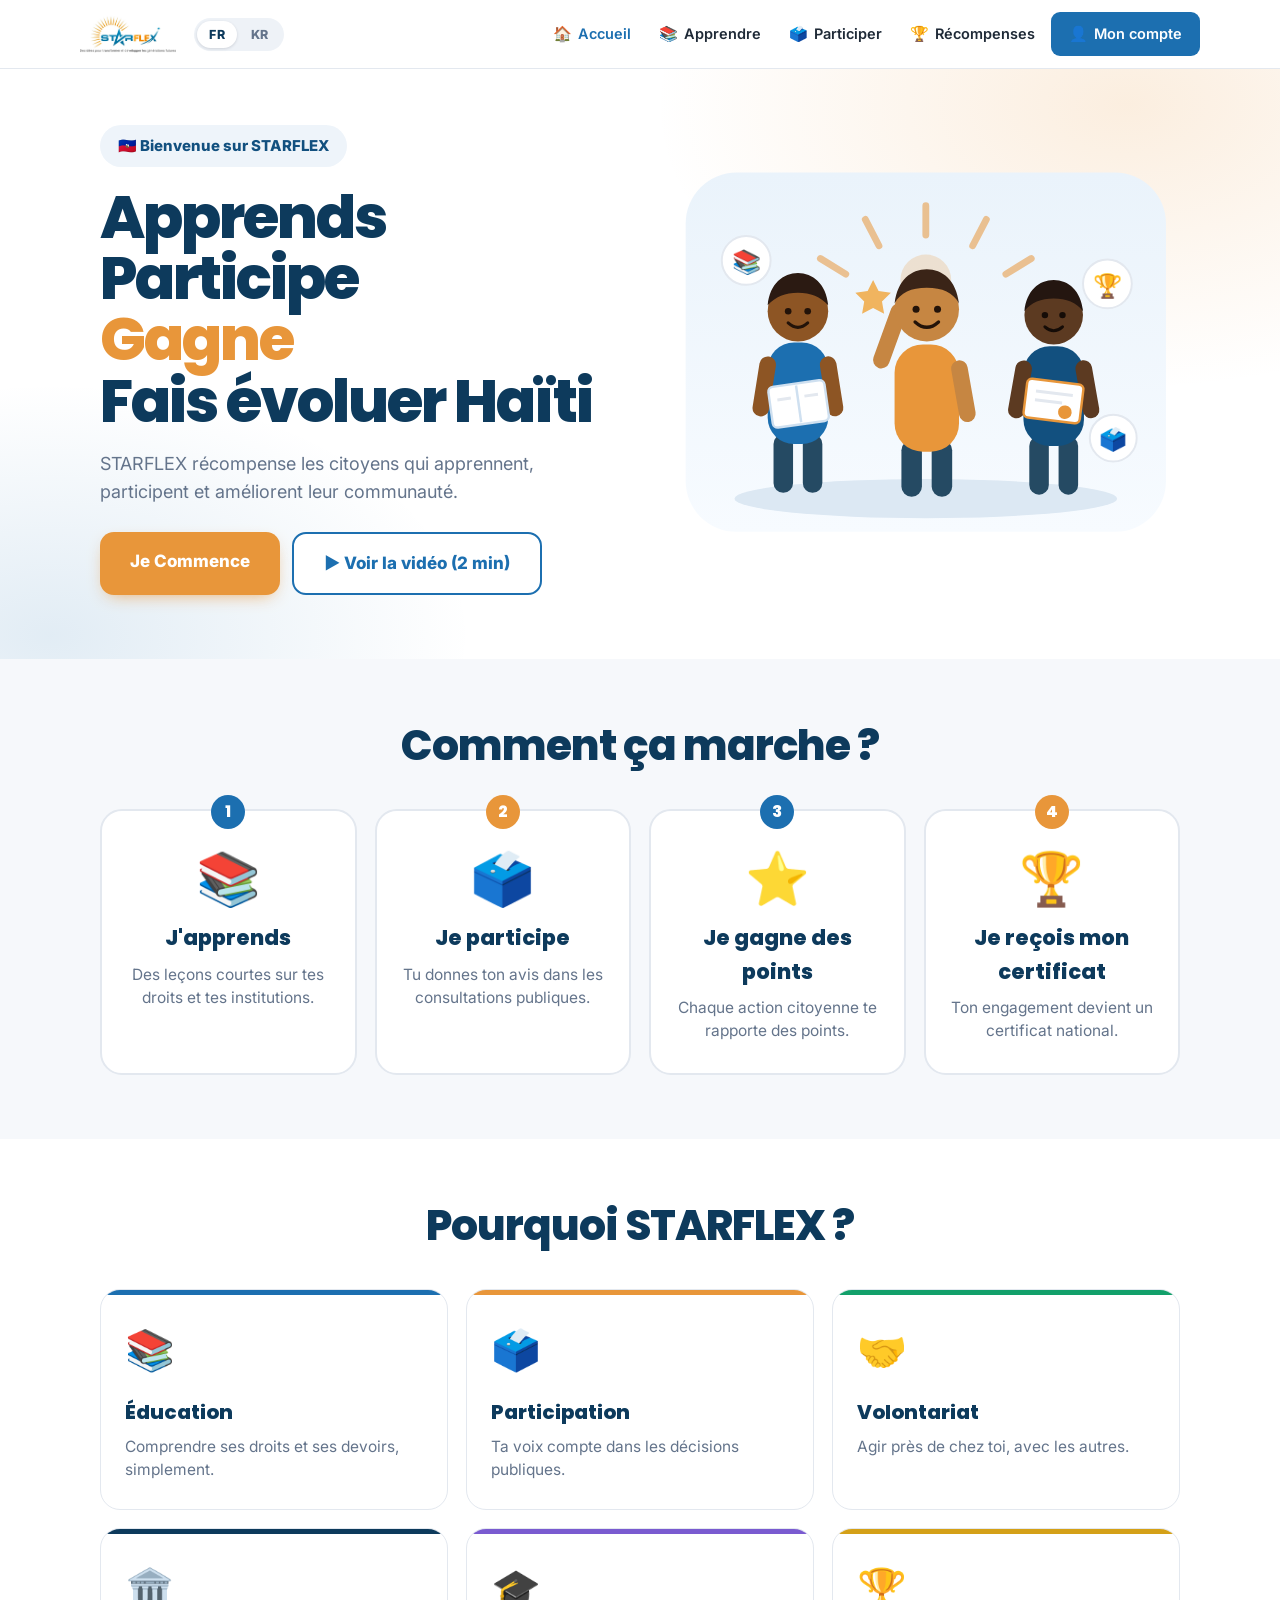
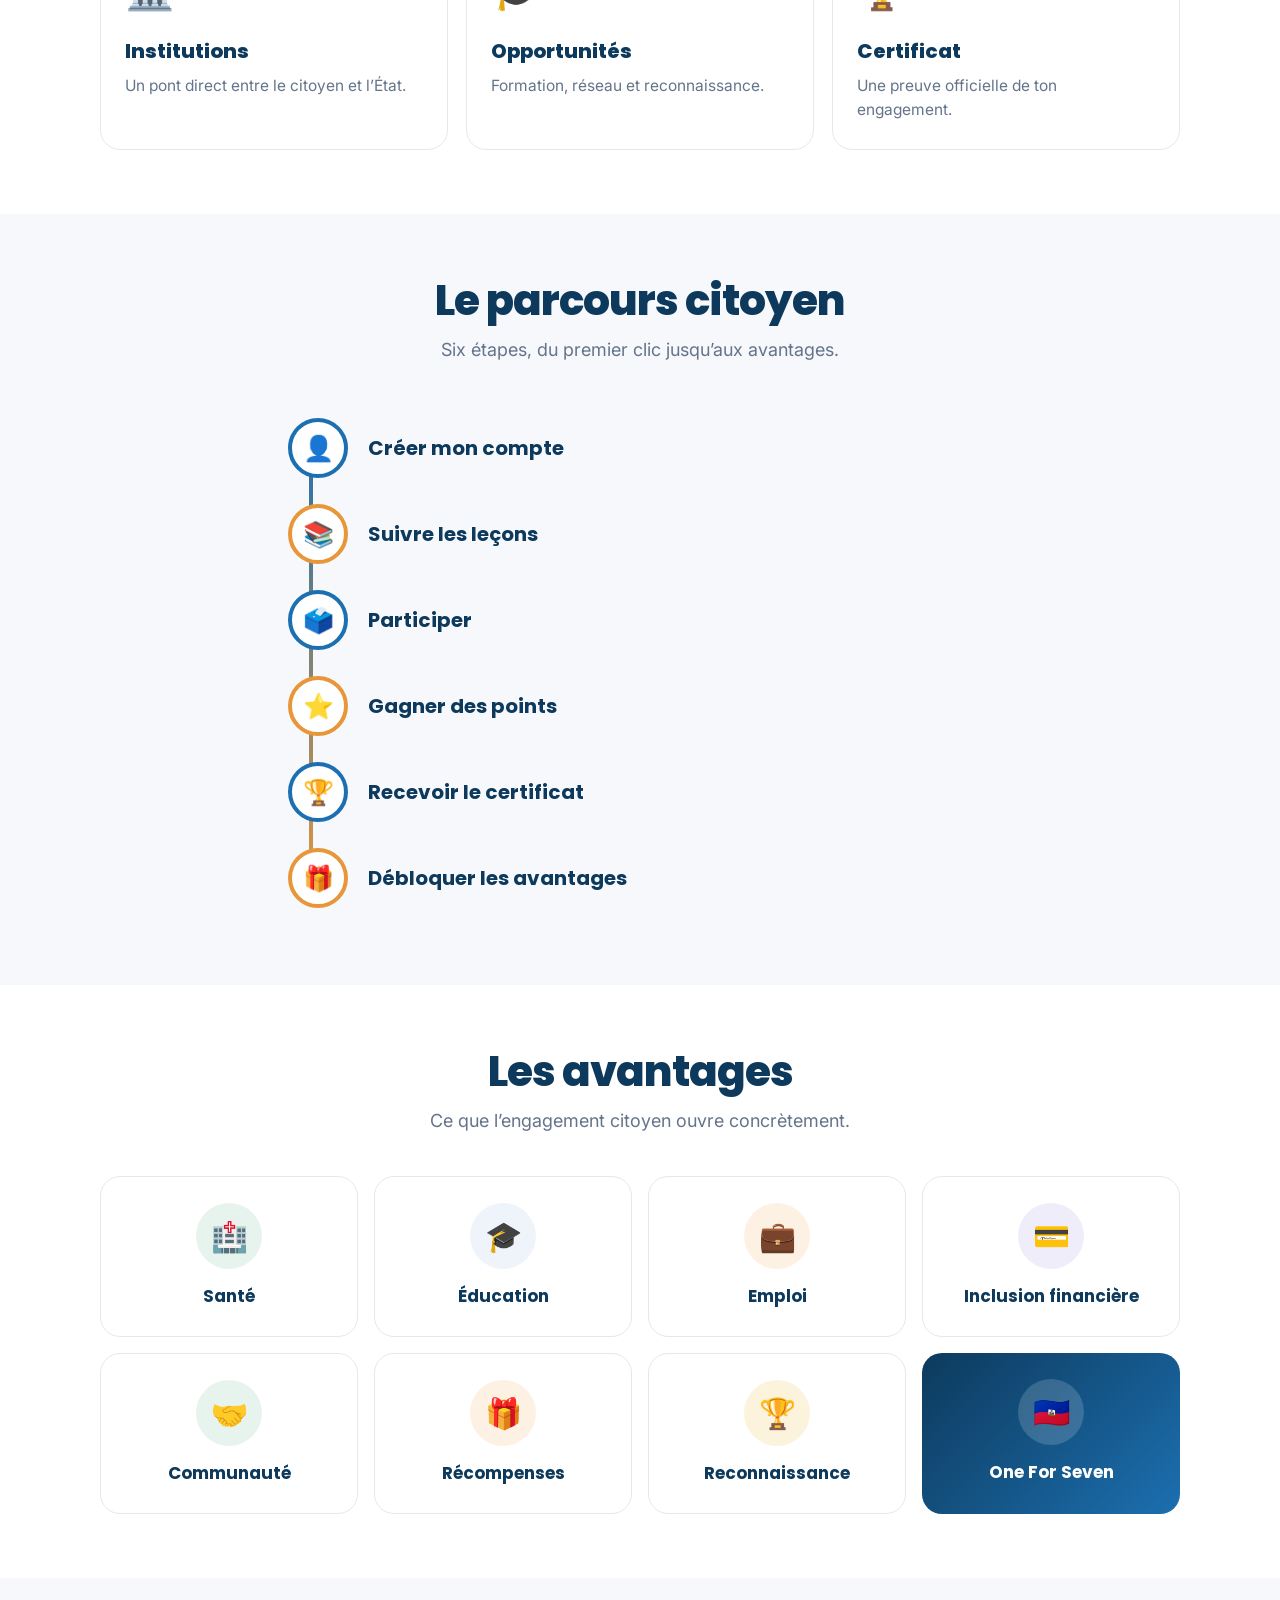
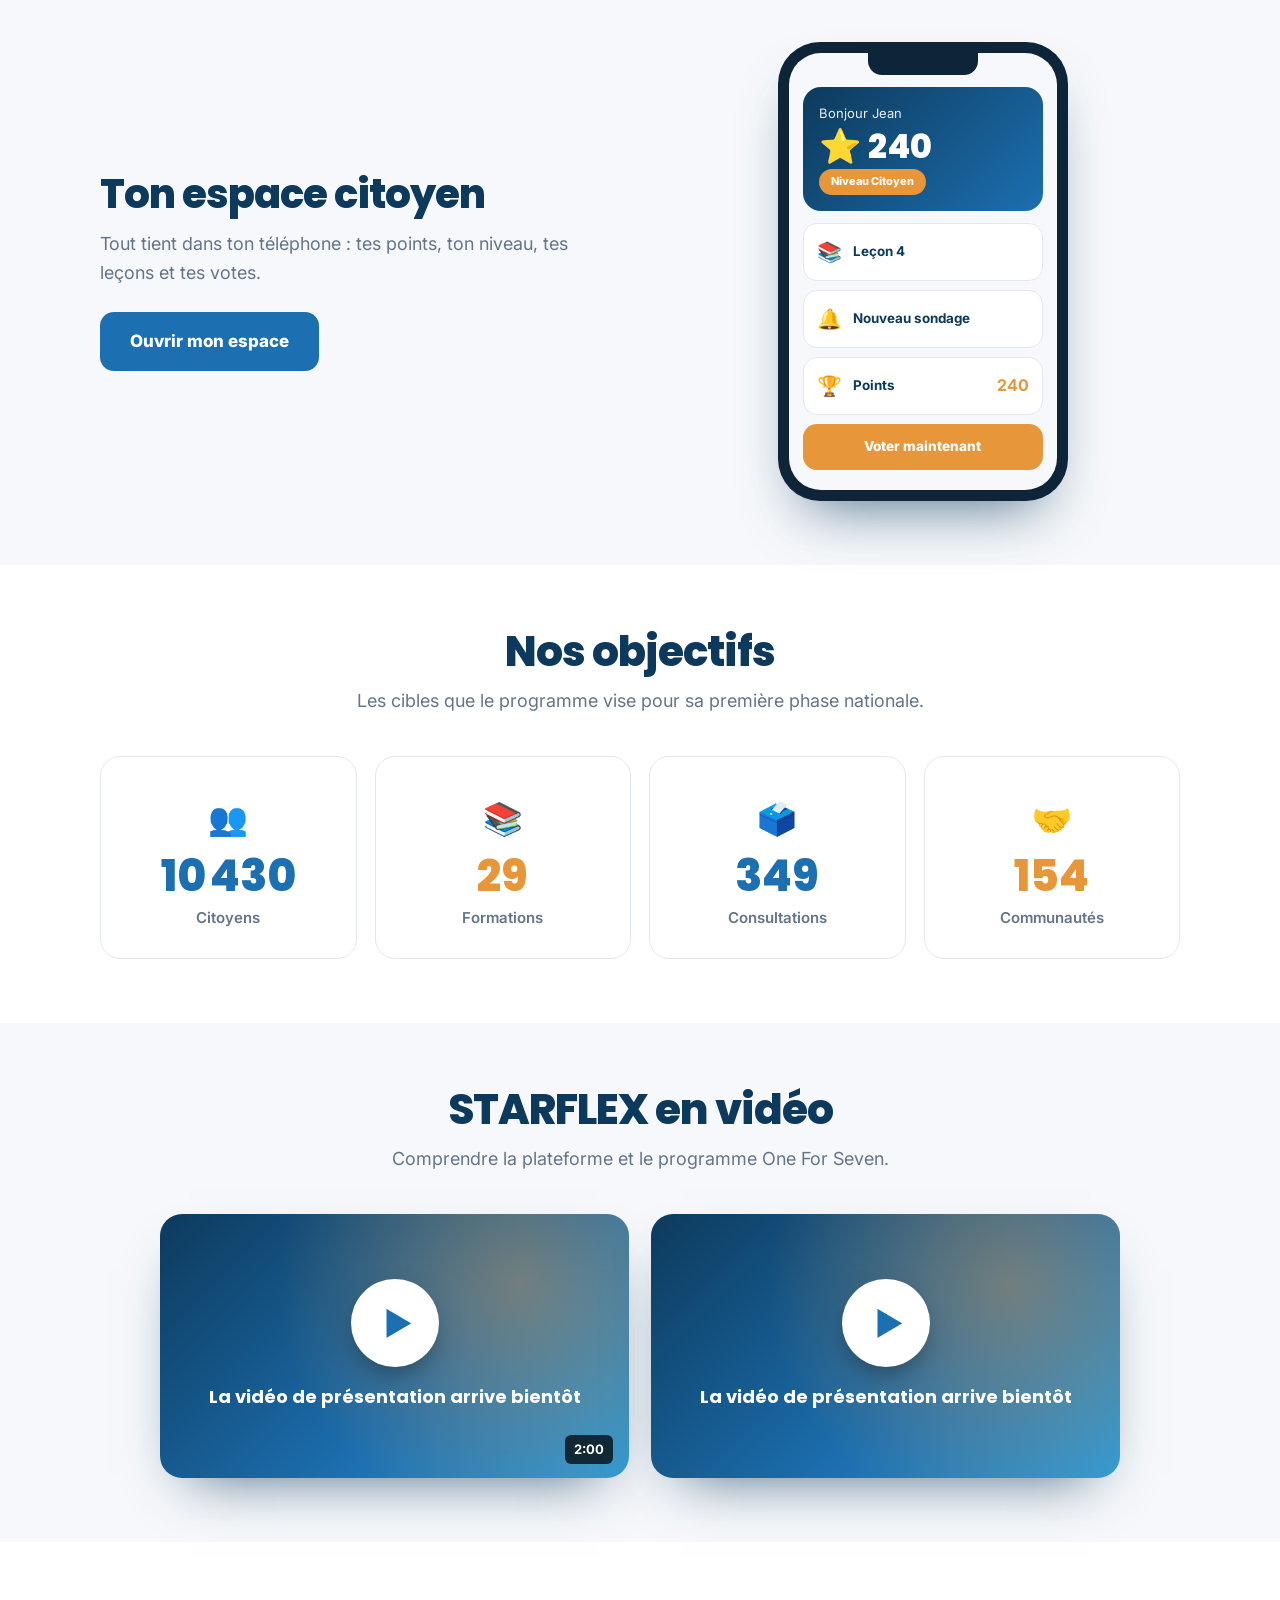
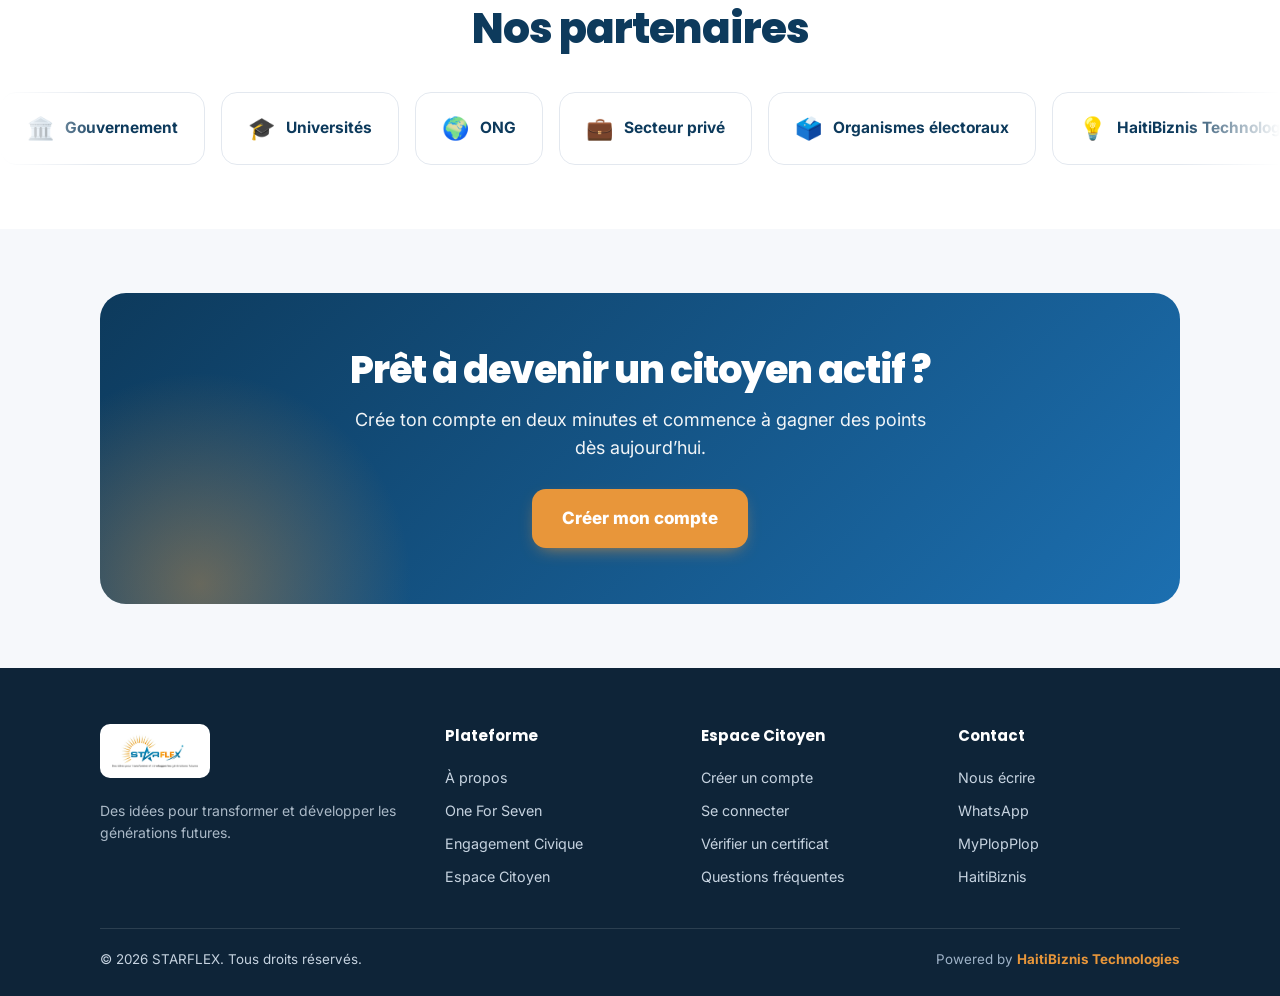
==== commit 4ef6c52e: "Two-video section with lightbox player (YouTube or self-hosted file), ready for the client's clips" ====
--- a/index.html
+++ b/index.html
@@ -280,22 +280,24 @@
   </div>
 </section>
 
-<!-- ══ VIDEO ══ -->
+<!-- ══ VIDEOS ══ -->
 <section class="h2-sec tint" id="video">
   <div class="wrap">
     <div class="h2-head rv">
-      <h2 data-i18n="home.video">STARFLEX en 2 minutes</h2>
+      <h2 data-i18n="home.video">STARFLEX en vidéo</h2>
       <p data-i18n="home.videos">Comprendre la plateforme et le programme One For Seven.</p>
     </div>
-    <div class="h2-video rv">
-      <div class="inner">
-        <div class="play">▶</div>
-        <div class="cap" data-i18n="home.video_soon">La vidéo de présentation arrive bientôt</div>
-      </div>
-      <span class="len">2:00</span>
-    </div>
-  </div>
-</section>
+    <div class="h2-vgrid" id="videoGrid"></div>
+  </div>
+</section>
+
+<!-- Lightbox player -->
+<div class="v-modal" id="vModal" onclick="closeVideo(event)">
+  <div class="v-box">
+    <button class="v-close" onclick="closeVideo()" aria-label="Fermer">&times;</button>
+    <div class="v-frame" id="vFrame"></div>
+  </div>
+</div>
 
 <!-- ══ PARTNERS ══ -->
 <section class="h2-sec">
@@ -402,6 +404,58 @@
   });
 }
 
+/* ── Videos ───────────────────────────────────────────────────────────────
+   Each entry takes either a YouTube id OR a file under assets/video/.
+   Leave both empty and the card shows a "coming soon" state instead. */
+var SF_VIDEOS = [
+  { key: 'v1', youtube: '', file: '', length: '2:00' },
+  { key: 'v2', youtube: '', file: '', length: '' }
+];
+
+function videoThumb(v) {
+  // A YouTube video brings its own poster frame; a local file gets the brand card.
+  return v.youtube
+    ? '<img class="v-poster" src="https://img.youtube.com/vi/' + v.youtube + '/hqdefault.jpg" alt="" loading="lazy">'
+    : '';
+}
+
+function renderVideos() {
+  var grid = document.getElementById('videoGrid');
+  if (!grid) return;
+  grid.innerHTML = SF_VIDEOS.map(function (v, i) {
+    var ready = !!(v.youtube || v.file);
+    return '<div class="h2-video rv in' + (ready ? '' : ' pending') + '"' +
+        (ready ? ' onclick="openVideo(' + i + ')" role="button" tabindex="0"' : '') + '>' +
+        videoThumb(v) +
+        '<div class="inner">' +
+          '<div class="play">▶</div>' +
+          '<div class="cap">' + sfT(ready ? 'home.' + v.key : 'home.video_soon') + '</div>' +
+        '</div>' +
+        (v.length ? '<span class="len">' + v.length + '</span>' : '') +
+      '</div>';
+  }).join('');
+}
+
+function openVideo(i) {
+  var v = SF_VIDEOS[i];
+  if (!v || (!v.youtube && !v.file)) return;
+  document.getElementById('vFrame').innerHTML = v.youtube
+    ? '<iframe src="https://www.youtube-nocookie.com/embed/' + v.youtube + '?autoplay=1&rel=0" ' +
+      'frameborder="0" allow="accelerometer; autoplay; encrypted-media; picture-in-picture" allowfullscreen></iframe>'
+    : '<video src="assets/video/' + v.file + '" controls autoplay playsinline></video>';
+  document.getElementById('vModal').classList.add('open');
+}
+
+function closeVideo(e) {
+  if (e && e.target && e.target.closest('.v-box') && !e.target.classList.contains('v-close')) return;
+  document.getElementById('vModal').classList.remove('open');
+  document.getElementById('vFrame').innerHTML = '';   // stops playback
+}
+document.addEventListener('keydown', function (e) { if (e.key === 'Escape') closeVideo(); });
+
+renderVideos();
+window.sfOnLangChange = renderVideos;
+
 /* The marquee needs its items duplicated so the loop is seamless. */
 (function () {
   var t = document.getElementById('track');
--- a/assets/starflex-home.css
+++ b/assets/starflex-home.css
@@ -241,3 +241,30 @@
 .h2-final h2{font-family:var(--font-head);font-size:38px;font-weight:800;line-height:1.12;margin-bottom:14px;letter-spacing:-1px}
 @media(max-width:940px){.h2-final h2{font-size:27px}.h2-final{padding:40px 22px}}
 .h2-final p{font-size:18px;opacity:.94;max-width:52ch;margin:0 auto 26px}
+
+/* ── Video grid + lightbox ────────────────────────────────────────────── */
+.h2-vgrid{display:grid;grid-template-columns:1fr 1fr;gap:22px;max-width:960px;margin:0 auto}
+@media(max-width:860px){.h2-vgrid{grid-template-columns:1fr}}
+.h2-vgrid .h2-video{max-width:none;margin:0}
+.h2-video.pending{cursor:default}
+.h2-video .v-poster{
+  position:absolute;inset:0;width:100%;height:100%;object-fit:cover;opacity:.62;
+}
+.h2-video:not(.pending):hover .v-poster{opacity:.5}
+.h2-video .inner{z-index:2}
+.h2-video .cap{font-size:18px}
+
+.v-modal{
+  position:fixed;inset:0;background:rgba(8,26,42,.9);display:none;align-items:center;justify-content:center;
+  padding:20px;z-index:300;
+}
+.v-modal.open{display:flex}
+.v-box{width:100%;max-width:960px;position:relative}
+.v-frame{position:relative;width:100%;aspect-ratio:16/9;background:#000;border-radius:16px;overflow:hidden;
+  box-shadow:0 30px 70px -30px rgba(0,0,0,.9)}
+.v-frame iframe,.v-frame video{position:absolute;inset:0;width:100%;height:100%;border:0;display:block}
+.v-close{
+  position:absolute;top:-46px;right:0;background:none;border:0;color:#fff;font-size:34px;line-height:1;
+  cursor:pointer;padding:4px 10px;border-radius:8px;
+}
+.v-close:hover{background:rgba(255,255,255,.14)}
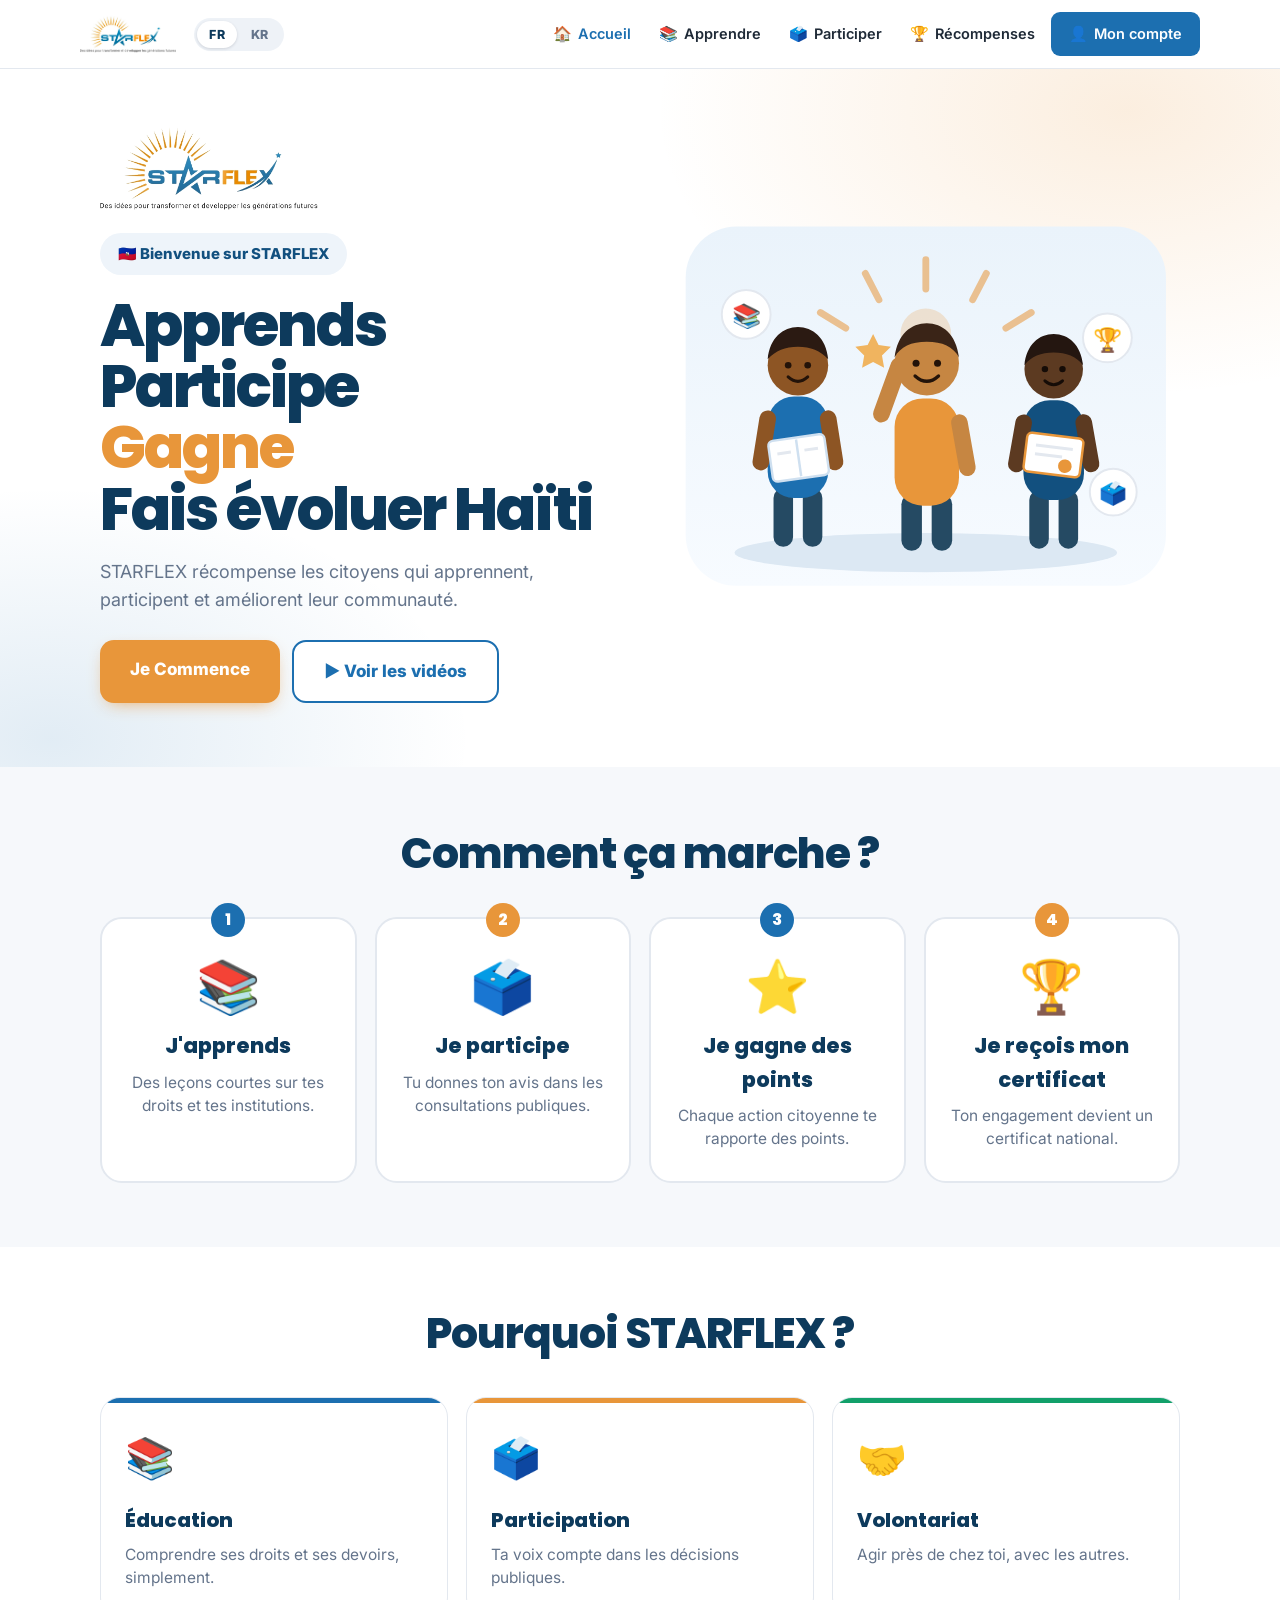
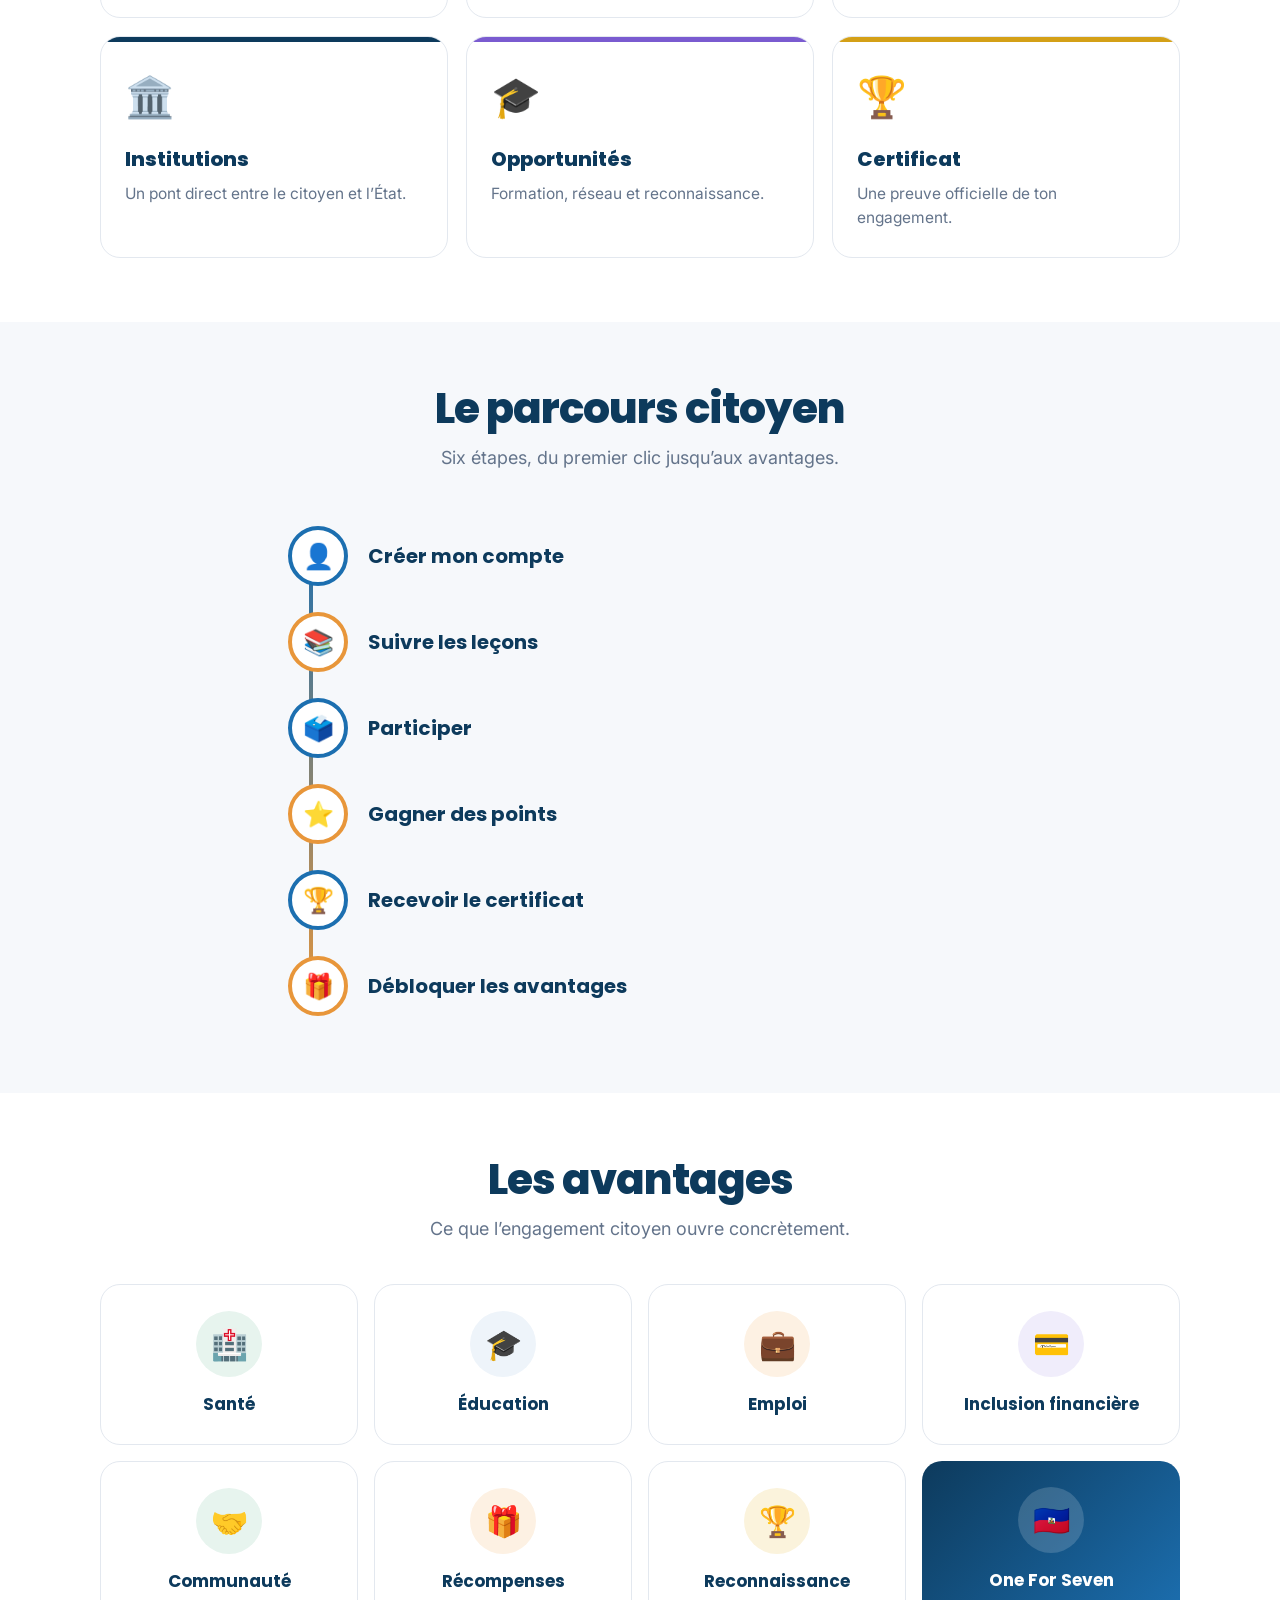
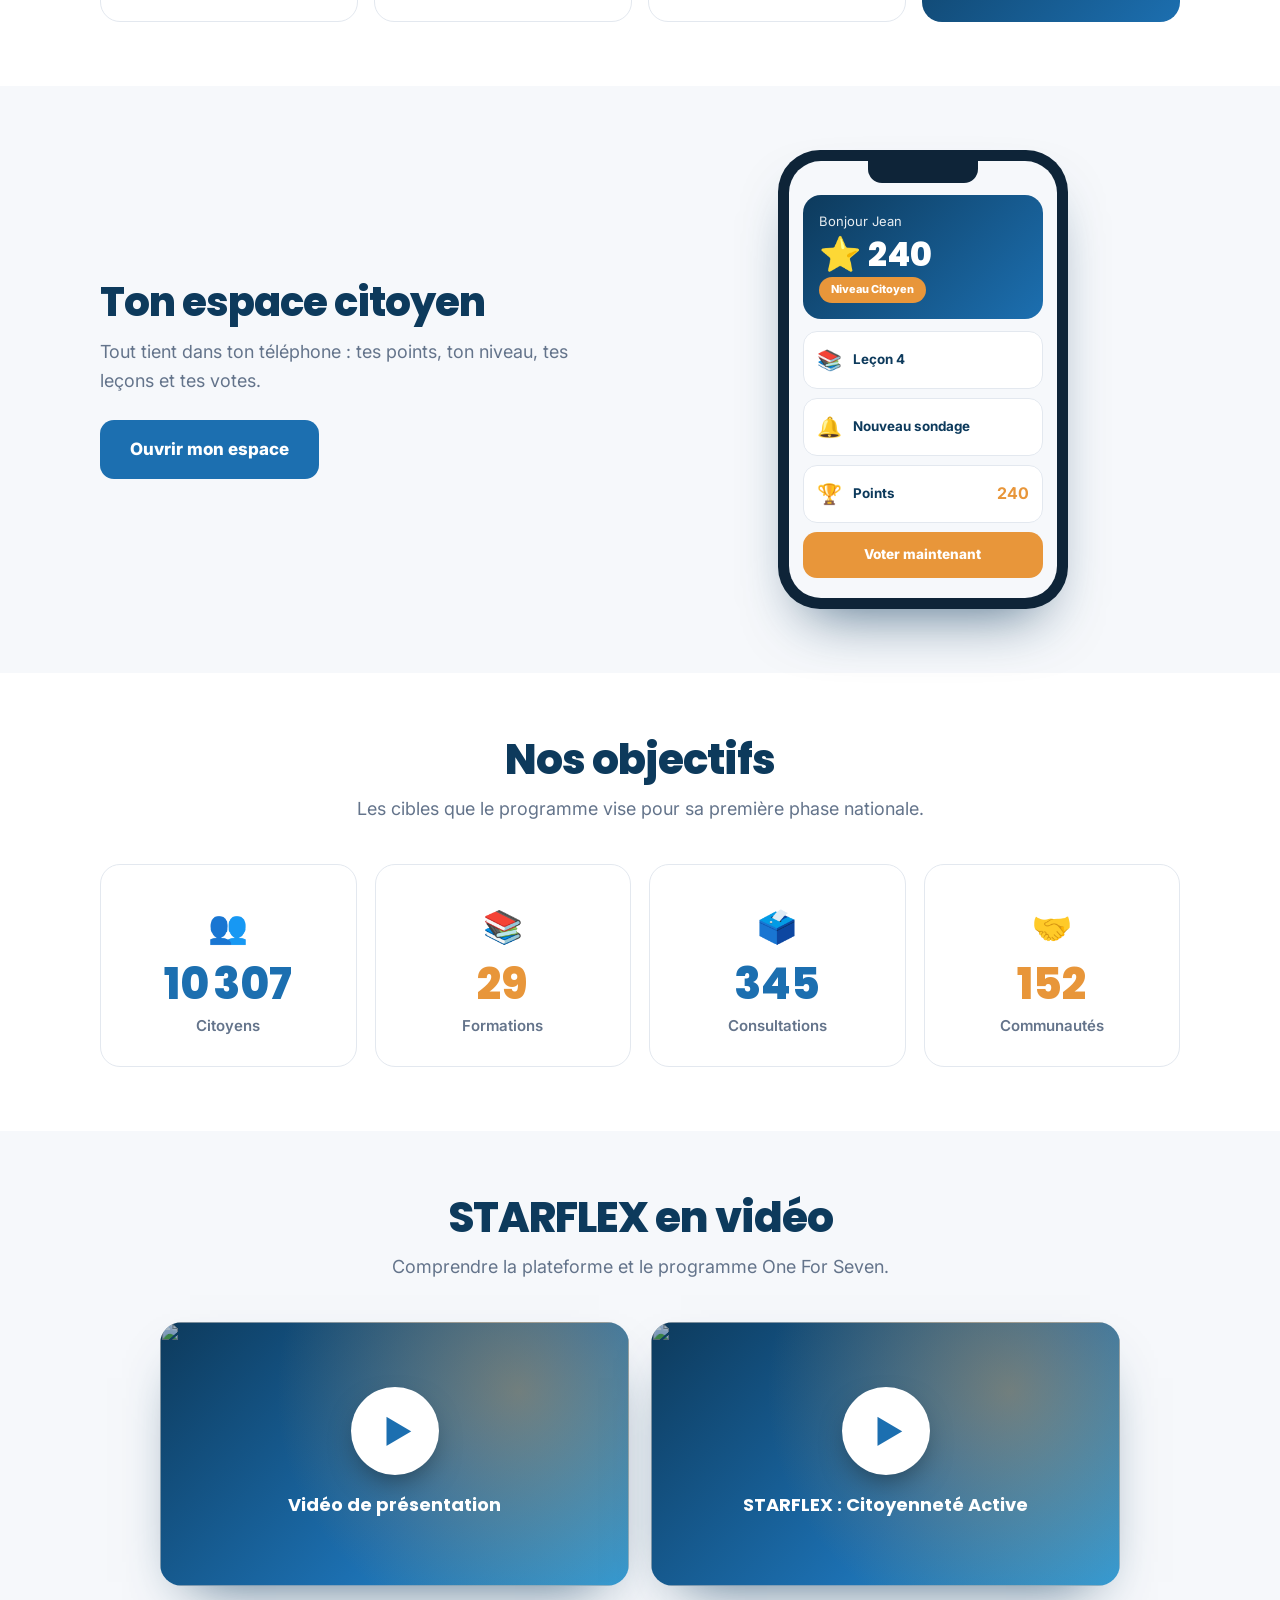
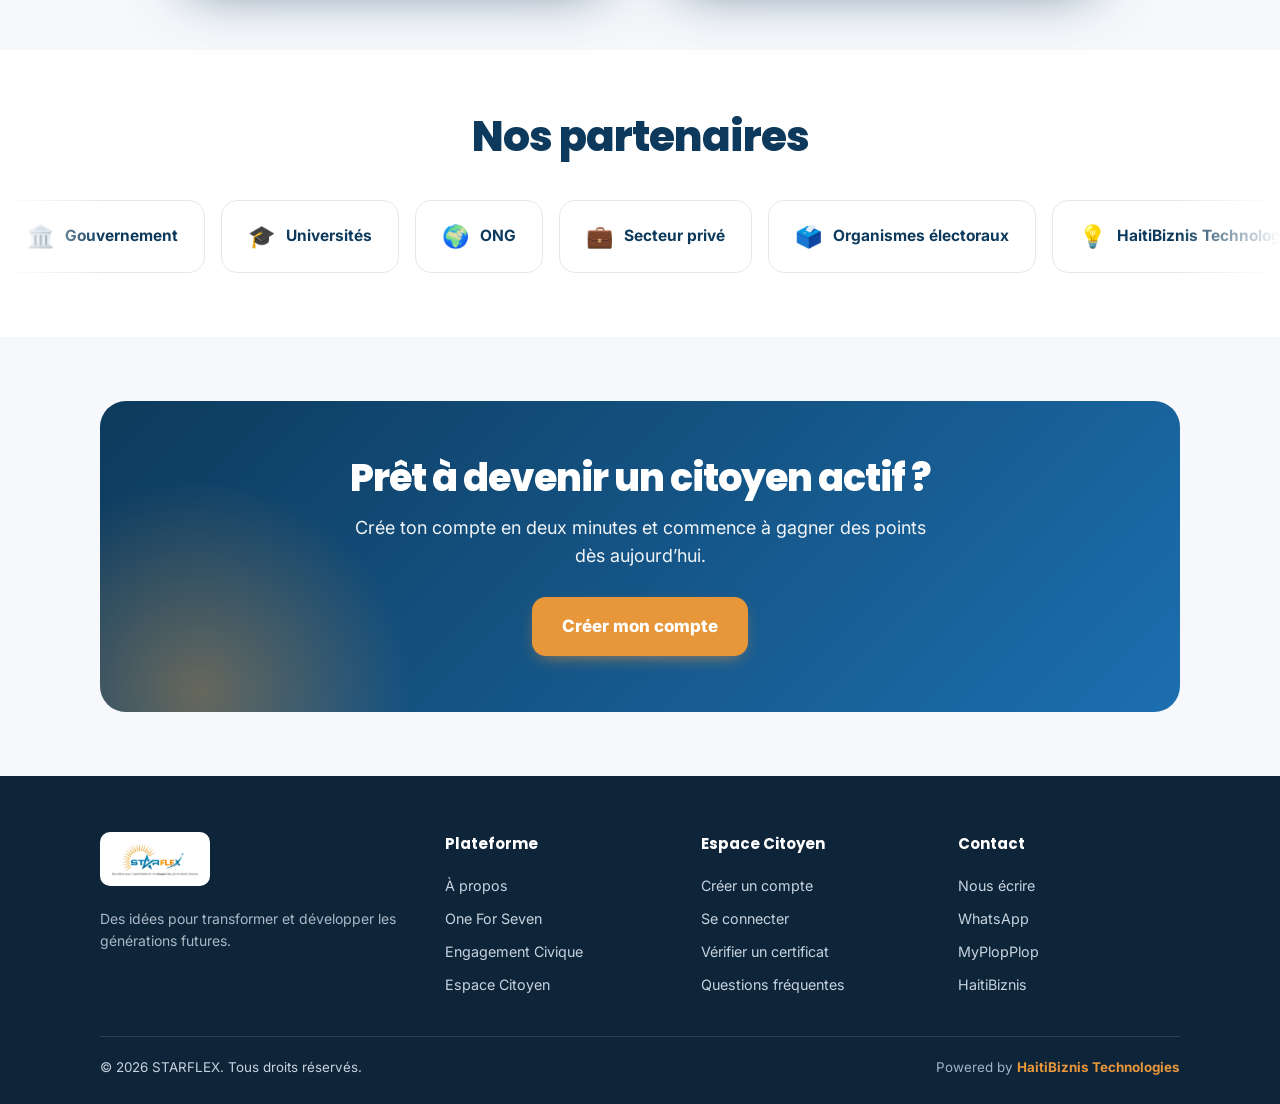
==== commit ed458675: "Wire the two client videos (Short opens in portrait), add the hero logo he marked up, transparent lo" ====
--- a/index.html
+++ b/index.html
@@ -51,6 +51,7 @@
 <section class="h2-hero">
   <div class="wrap">
     <div>
+      <img class="h2-herologo" src="assets/starflex-logo-transparent.png" alt="STARFLEX">
       <span class="h2-badge" data-i18n="home.welcome">🇭🇹 Bienvenue sur STARFLEX</span>
       <h1>
         <span data-i18n="home.h1a">Apprends</span>
@@ -408,8 +409,9 @@
    Each entry takes either a YouTube id OR a file under assets/video/.
    Leave both empty and the card shows a "coming soon" state instead. */
 var SF_VIDEOS = [
-  { key: 'v1', youtube: '', file: '', length: '2:00' },
-  { key: 'v2', youtube: '', file: '', length: '' }
+  // A YouTube Short is filmed vertically, so its player opens in portrait.
+  { key: 'v1', youtube: 'anCl5VM4-OM', file: '', length: '', portrait: true },
+  { key: 'v2', youtube: 'Nzs8Fknjypc', file: '', length: '', portrait: false }
 ];
 
 function videoThumb(v) {
@@ -439,6 +441,7 @@
 function openVideo(i) {
   var v = SF_VIDEOS[i];
   if (!v || (!v.youtube && !v.file)) return;
+  document.getElementById('vModal').classList.toggle('portrait', !!v.portrait);
   document.getElementById('vFrame').innerHTML = v.youtube
     ? '<iframe src="https://www.youtube-nocookie.com/embed/' + v.youtube + '?autoplay=1&rel=0" ' +
       'frameborder="0" allow="accelerometer; autoplay; encrypted-media; picture-in-picture" allowfullscreen></iframe>'
--- a/assets/starflex-home.css
+++ b/assets/starflex-home.css
@@ -268,3 +268,11 @@
   cursor:pointer;padding:4px 10px;border-radius:8px;
 }
 .v-close:hover{background:rgba(255,255,255,.14)}
+
+/* Big brand lockup in the hero — the header logo alone reads too small on a phone. */
+.h2-herologo{height:86px;width:auto;margin-bottom:22px}
+@media(max-width:940px){.h2-herologo{height:64px;margin-bottom:16px}}
+
+/* Vertical clips (YouTube Shorts) need a portrait stage, not a letterboxed 16:9 one. */
+.v-modal.portrait .v-box{max-width:420px}
+.v-modal.portrait .v-frame{aspect-ratio:9/16}
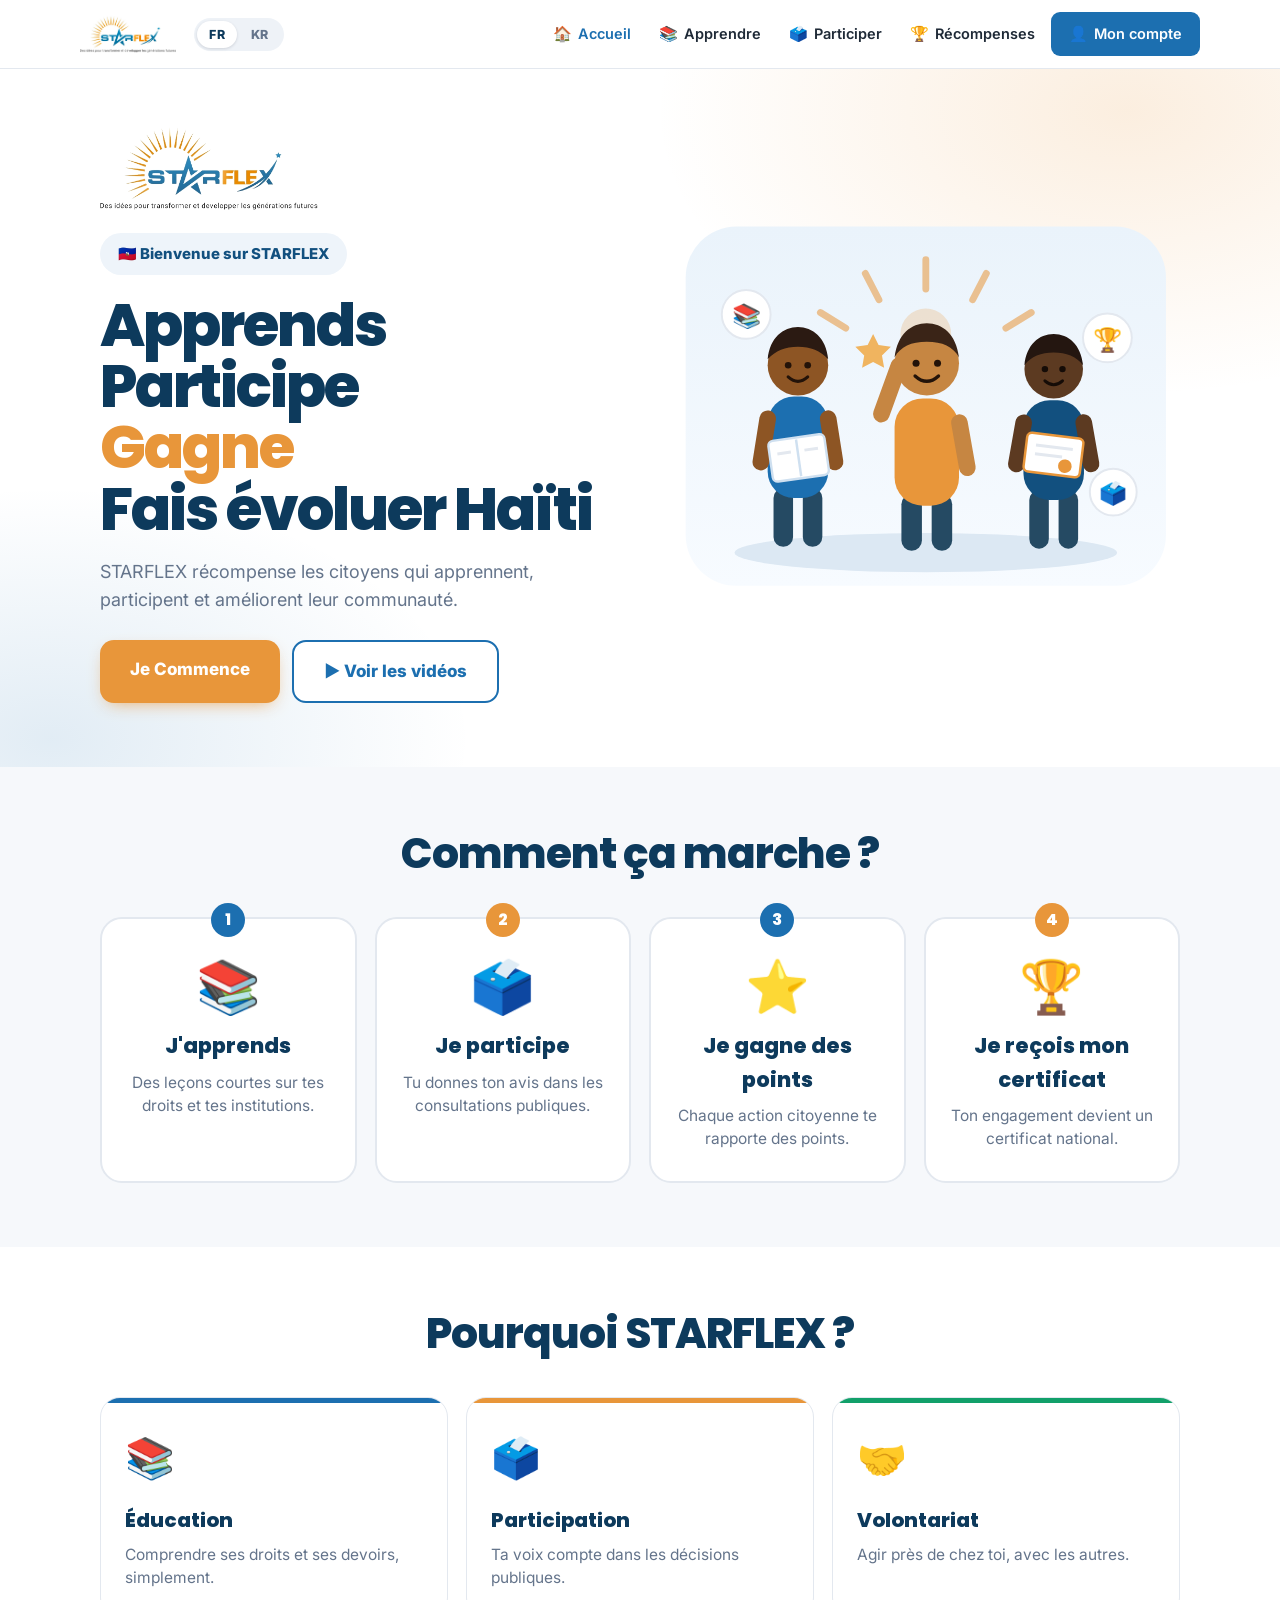
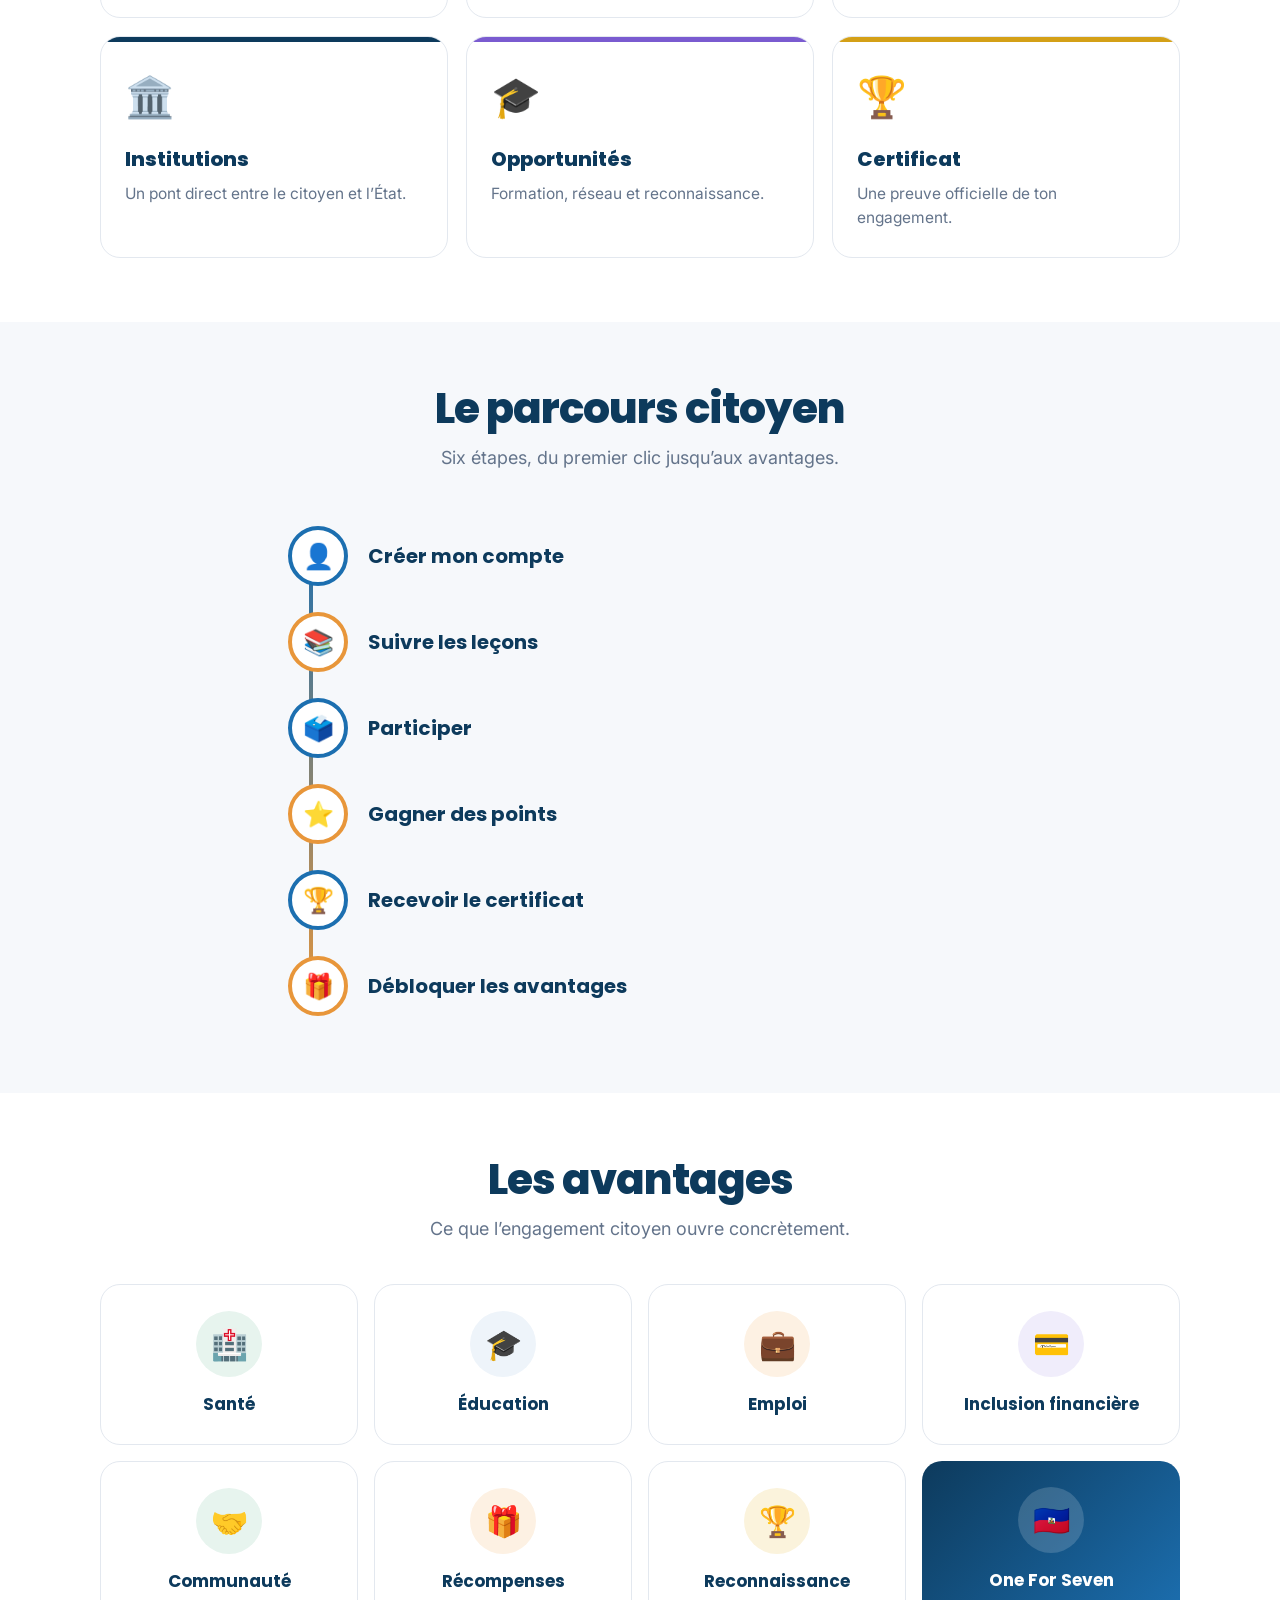
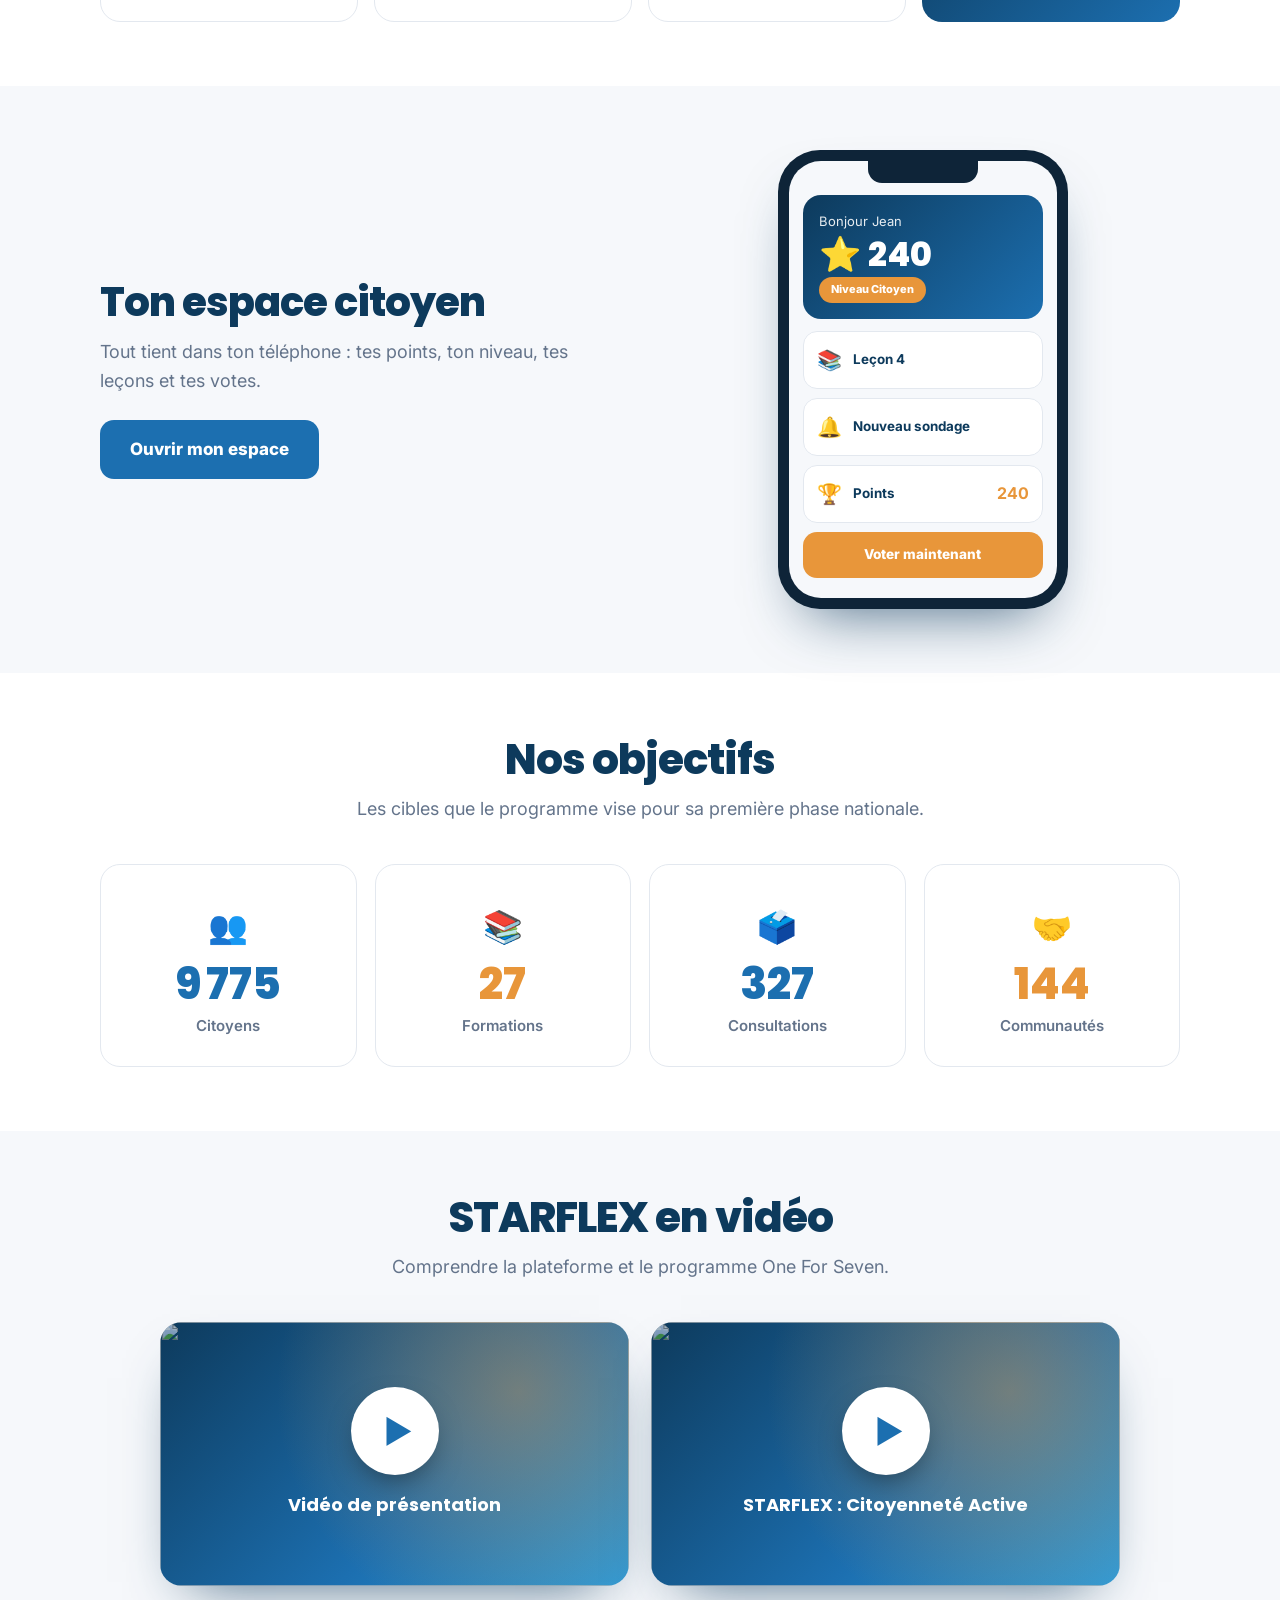
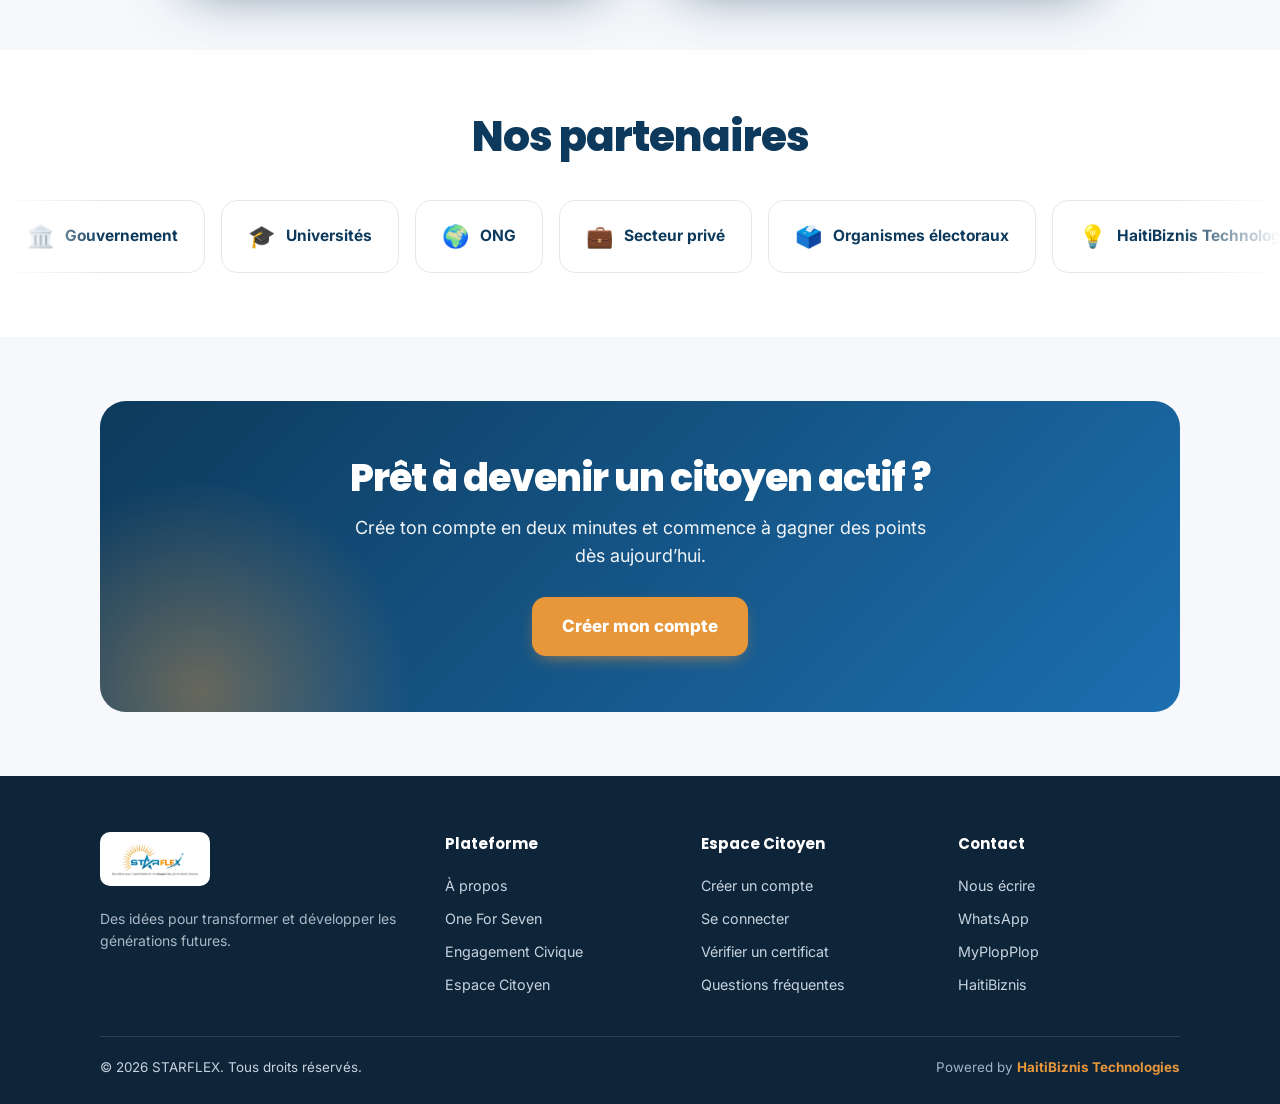
==== commit e3b6e8b0: "Fix cropped Short: YouTube embeds always get a 16:9 stage (a 9:16 iframe made the player scale to fi" ====
--- a/index.html
+++ b/index.html
@@ -62,7 +62,7 @@
       <p class="one" data-i18n="home.sub">STARFLEX récompense les citoyens qui apprennent, participent et améliorent leur communauté.</p>
       <div class="h2-actions">
         <a class="btn btn-orange btn-xl" href="register.html"><span data-i18n="home.cta1">Je Commence</span></a>
-        <a class="btn btn-outline-blue btn-xl" href="#video">▶ <span data-i18n="home.cta2">Voir la vidéo (2 min)</span></a>
+        <a class="btn btn-outline-blue btn-xl" href="#video">▶ <span data-i18n="home.cta2">Voir les vidéos</span></a>
       </div>
     </div>
 
@@ -409,7 +409,7 @@
    Each entry takes either a YouTube id OR a file under assets/video/.
    Leave both empty and the card shows a "coming soon" state instead. */
 var SF_VIDEOS = [
-  // A YouTube Short is filmed vertically, so its player opens in portrait.
+  // portrait applies only when the clip is self-hosted; see openVideo.
   { key: 'v1', youtube: 'anCl5VM4-OM', file: '', length: '', portrait: true },
   { key: 'v2', youtube: 'Nzs8Fknjypc', file: '', length: '', portrait: false }
 ];
@@ -441,7 +441,11 @@
 function openVideo(i) {
   var v = SF_VIDEOS[i];
   if (!v || (!v.youtube && !v.file)) return;
-  document.getElementById('vModal').classList.toggle('portrait', !!v.portrait);
+  // YouTube's embedded player is built around a 16:9 stage: give it a 9:16 iframe
+  // and it scales to fill and crops the sides (it cut the text off the Short).
+  // So YouTube always gets 16:9 and pads vertical clips itself — nothing is lost.
+  // Self-hosted files keep a portrait stage, where <video> letterboxes safely.
+  document.getElementById('vModal').classList.toggle('portrait', !!v.portrait && !v.youtube);
   document.getElementById('vFrame').innerHTML = v.youtube
     ? '<iframe src="https://www.youtube-nocookie.com/embed/' + v.youtube + '?autoplay=1&rel=0" ' +
       'frameborder="0" allow="accelerometer; autoplay; encrypted-media; picture-in-picture" allowfullscreen></iframe>'
--- a/assets/starflex-home.css
+++ b/assets/starflex-home.css
@@ -273,6 +273,14 @@
 .h2-herologo{height:86px;width:auto;margin-bottom:22px}
 @media(max-width:940px){.h2-herologo{height:64px;margin-bottom:16px}}
 
-/* Vertical clips (YouTube Shorts) need a portrait stage, not a letterboxed 16:9 one. */
+/* Portrait stage is for SELF-HOSTED vertical clips only — a <video> element we can
+   letterbox ourselves. YouTube embeds always stay 16:9 (see openVideo): forcing a
+   9:16 iframe makes the player scale to fill and crop the sides. */
 .v-modal.portrait .v-box{max-width:420px}
 .v-modal.portrait .v-frame{aspect-ratio:9/16}
+.v-frame video{object-fit:contain;background:#000}
+/* A vertical clip inside the 16:9 stage is small on a phone — use the full width. */
+@media(max-width:760px){
+  .v-modal{padding:14px}
+  .v-close{top:-40px}
+}
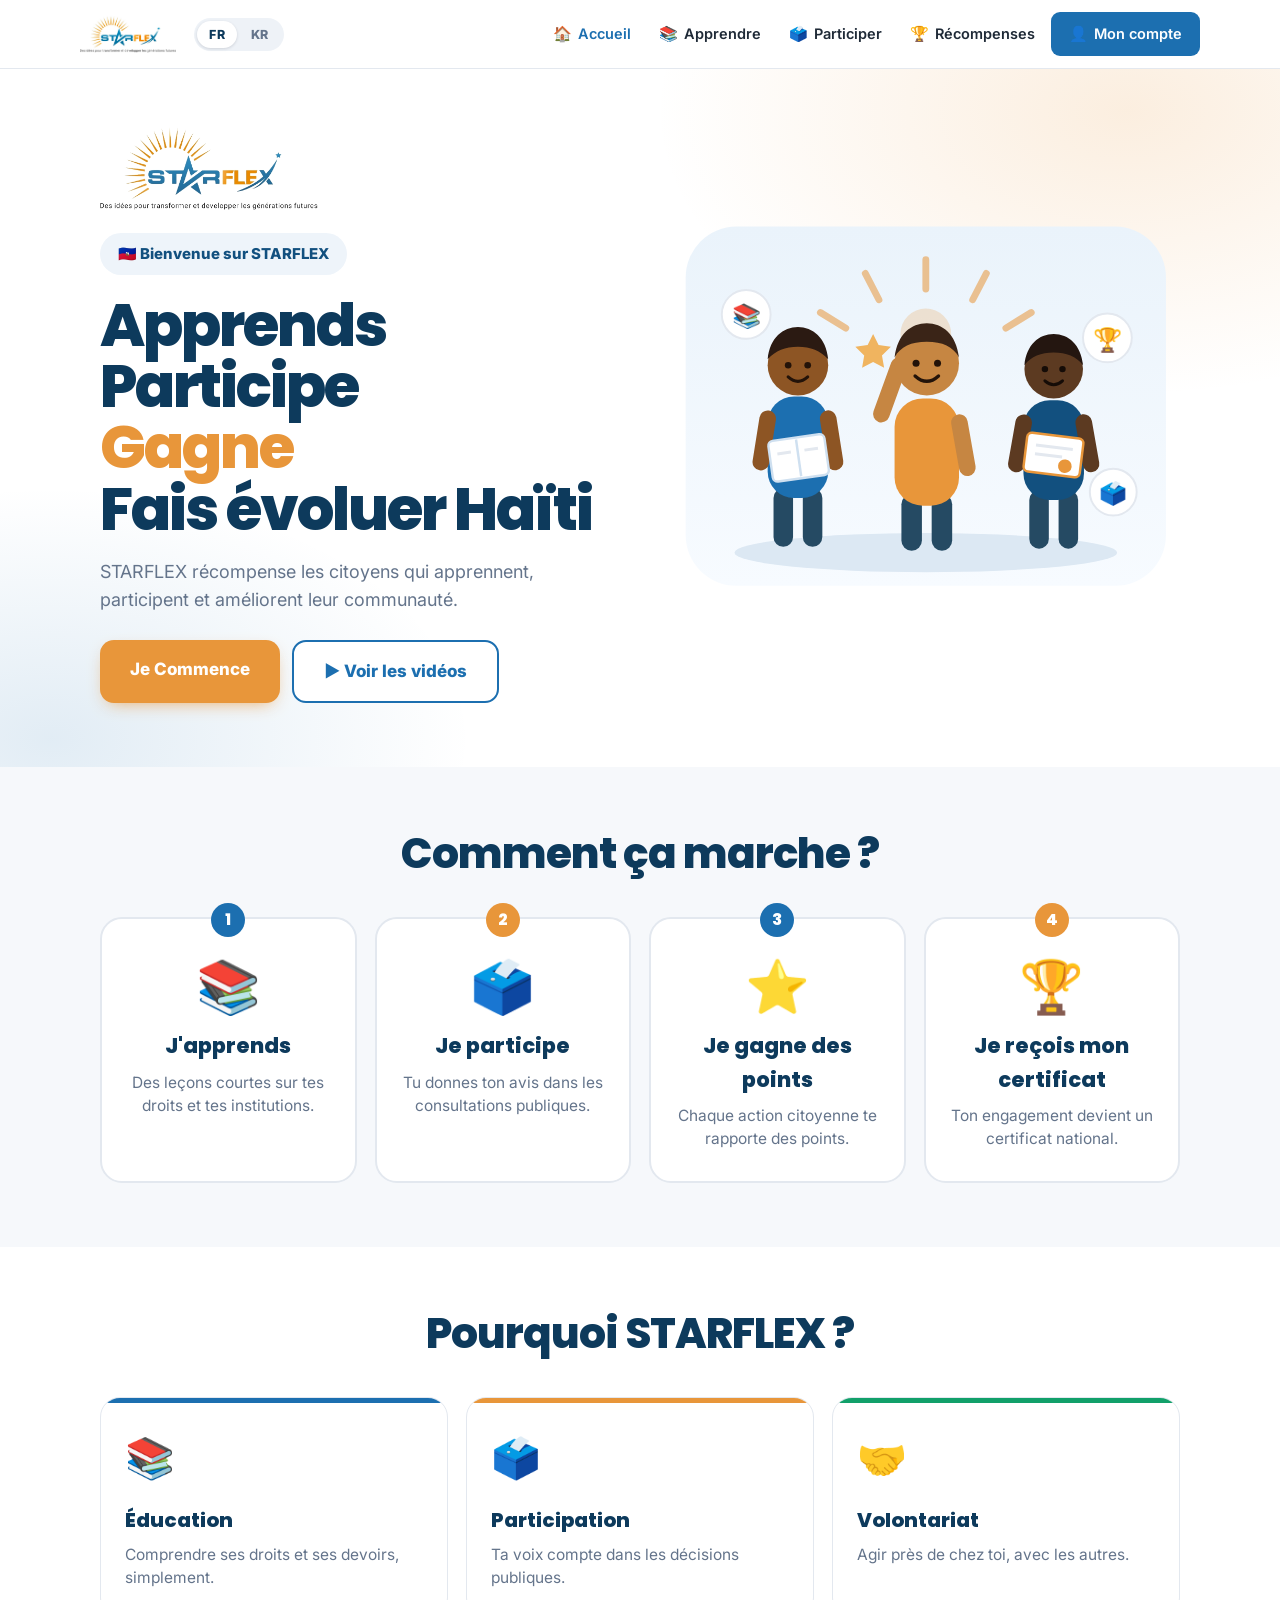
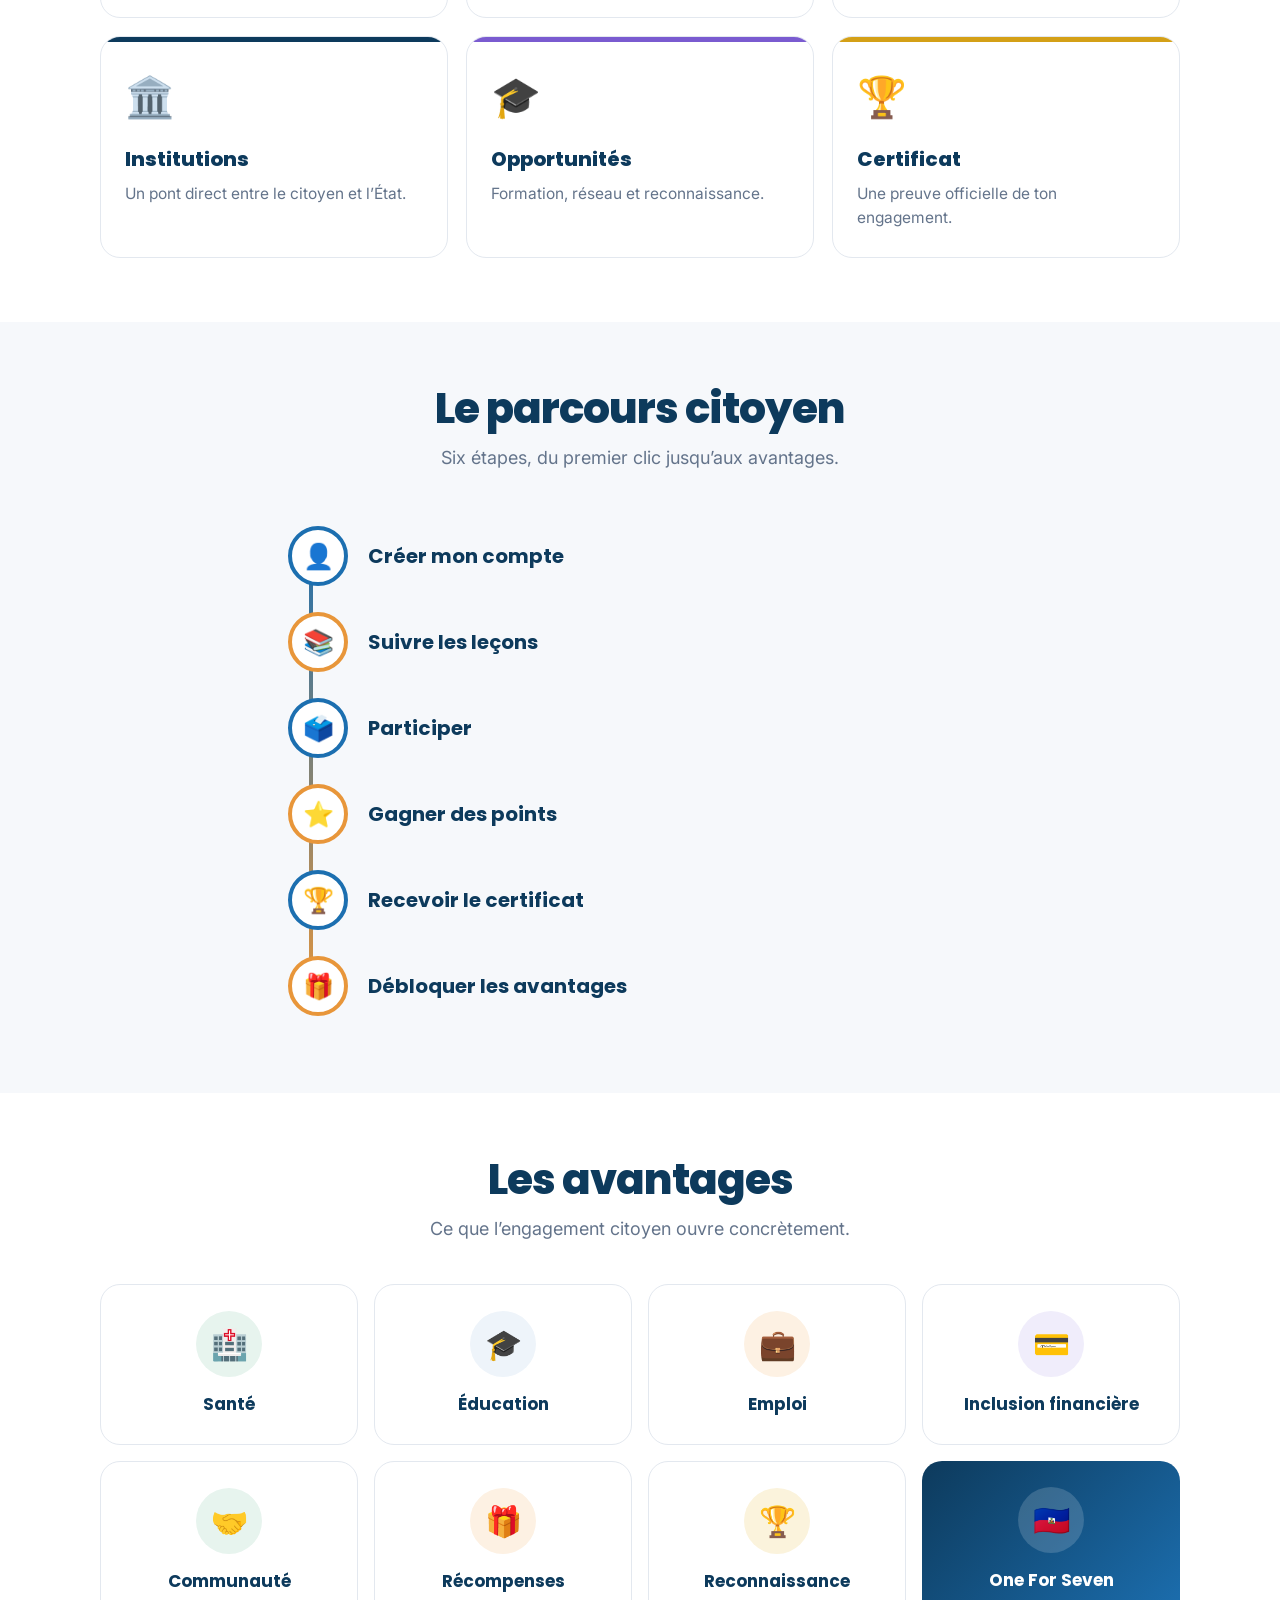
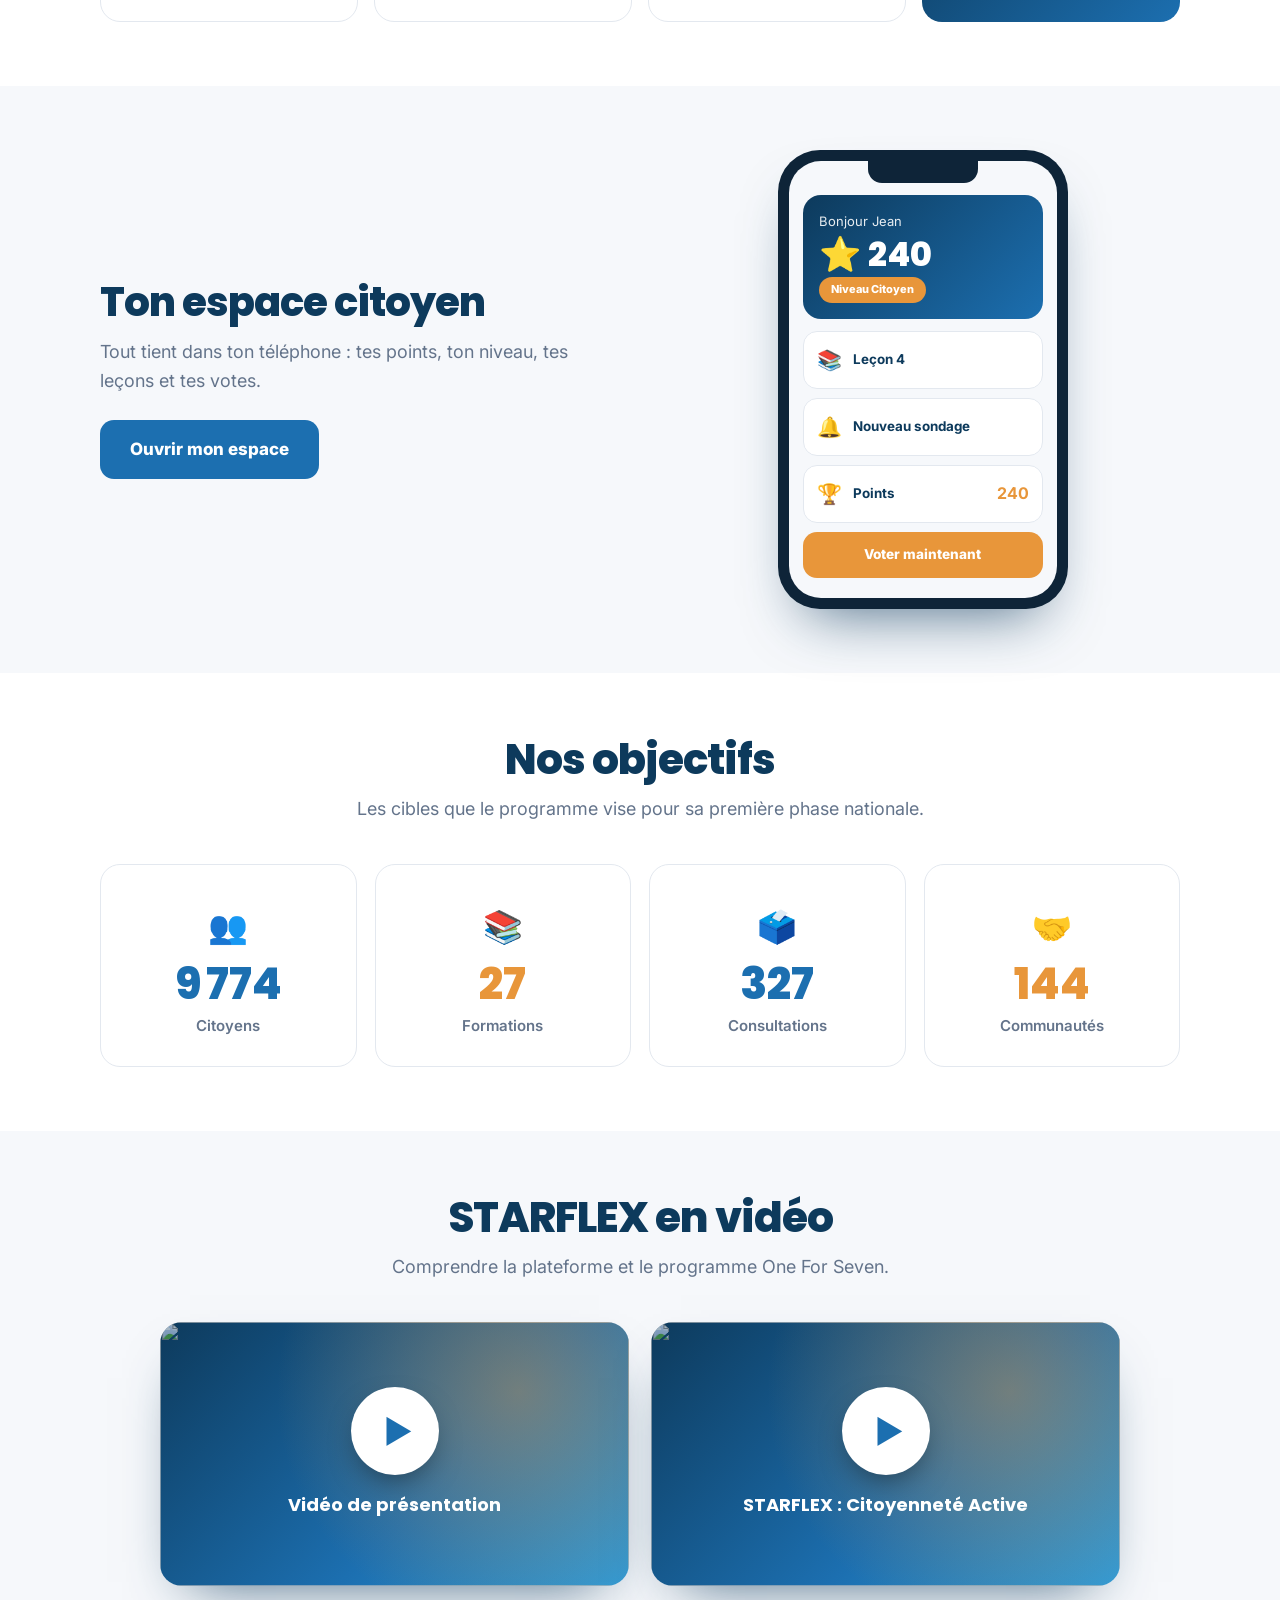
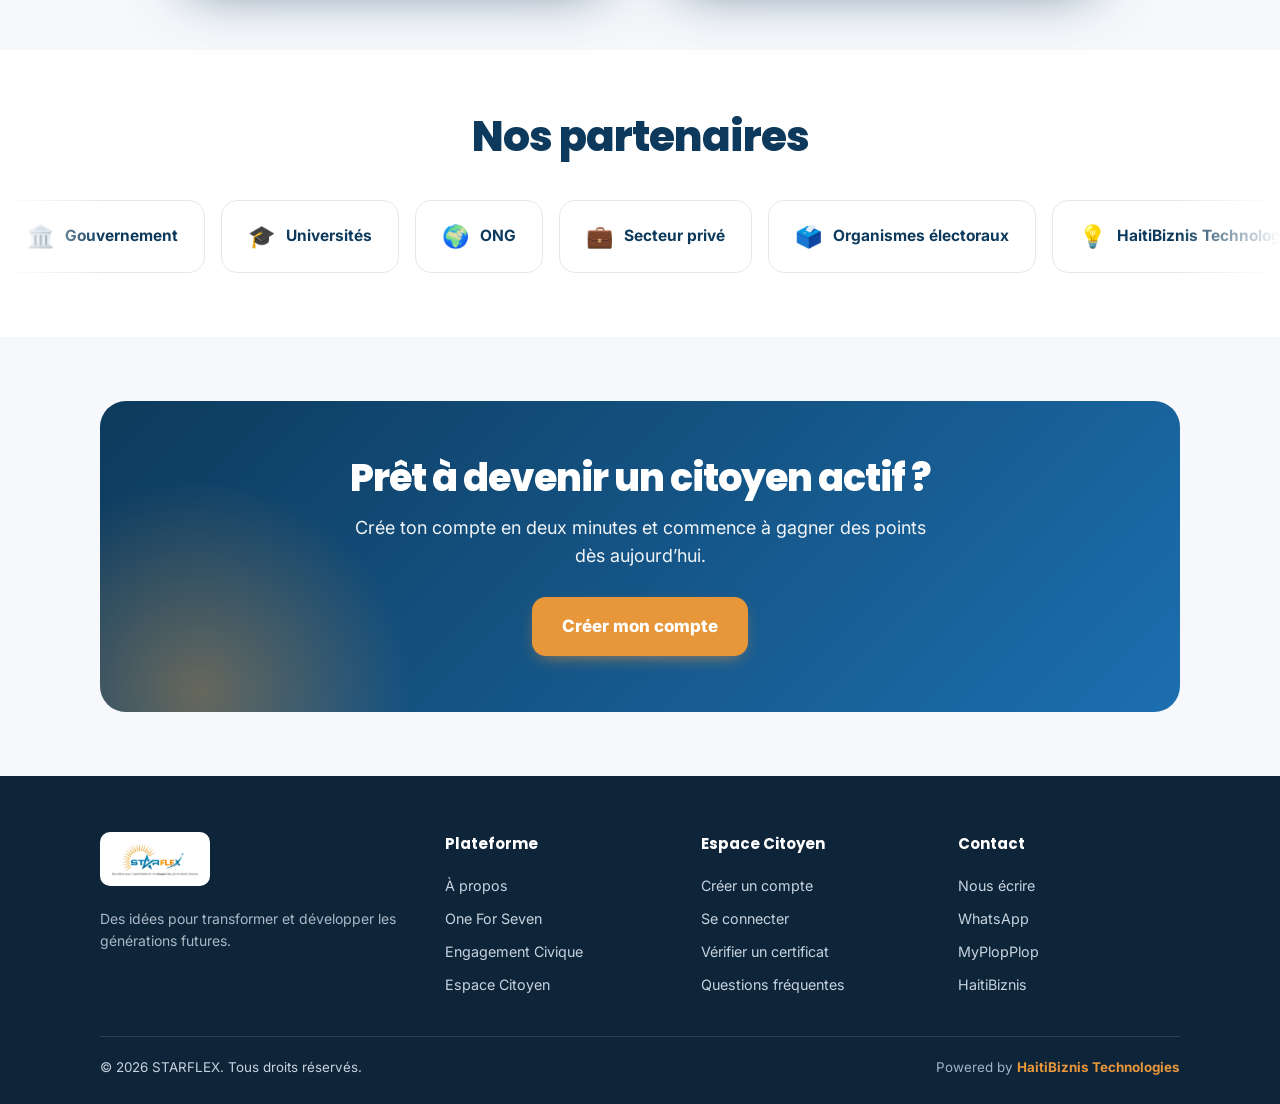
==== commit 8779193a: "Vertical video now fills a 9:16 window by scaling YouTube's 16:9 canvas by (16/9)^2; centre hero log" ====
--- a/index.html
+++ b/index.html
@@ -7,8 +7,8 @@
 <meta name="description" content="STARFLEX récompense les citoyens qui apprennent, participent et améliorent leur communauté. Éducation civique, consultations publiques et Certificat National de Participation Citoyenne en Haïti.">
 <meta property="og:title" content="STARFLEX — Apprends, Participe, Gagne, Fais évoluer Haïti">
 <meta property="og:description" content="STARFLEX récompense les citoyens qui apprennent, participent et améliorent leur communauté.">
-<meta property="og:image" content="https://starflexone.com/assets/og-starflex.jpg?v=1">
-<meta property="og:image:secure_url" content="https://starflexone.com/assets/og-starflex.jpg?v=1">
+<meta property="og:image" content="https://starflexone.com/assets/og-starflex.jpg?v=2">
+<meta property="og:image:secure_url" content="https://starflexone.com/assets/og-starflex.jpg?v=2">
 <meta property="og:image:type" content="image/jpeg">
 <meta property="og:image:width" content="1200">
 <meta property="og:image:height" content="630">
@@ -20,7 +20,7 @@
 <meta name="twitter:card" content="summary_large_image">
 <meta name="twitter:title" content="STARFLEX — Apprends, Participe, Gagne, Fais évoluer Haïti">
 <meta name="twitter:description" content="STARFLEX récompense les citoyens qui apprennent, participent et améliorent leur communauté.">
-<meta name="twitter:image" content="https://starflexone.com/assets/og-starflex.jpg?v=1">
+<meta name="twitter:image" content="https://starflexone.com/assets/og-starflex.jpg?v=2">
 <link rel="canonical" href="https://starflexone.com/">
 <link rel="preconnect" href="https://fonts.googleapis.com">
 <link rel="preconnect" href="https://fonts.gstatic.com" crossorigin>
@@ -441,11 +441,11 @@
 function openVideo(i) {
   var v = SF_VIDEOS[i];
   if (!v || (!v.youtube && !v.file)) return;
-  // YouTube's embedded player is built around a 16:9 stage: give it a 9:16 iframe
-  // and it scales to fill and crops the sides (it cut the text off the Short).
-  // So YouTube always gets 16:9 and pads vertical clips itself — nothing is lost.
-  // Self-hosted files keep a portrait stage, where <video> letterboxes safely.
-  document.getElementById('vModal').classList.toggle('portrait', !!v.portrait && !v.youtube);
+  // Vertical clips get a tall window. YouTube always renders a 16:9 canvas with the
+  // vertical video letterboxed inside it, so the CSS blows that canvas up by
+  // (16/9)² and centres it: the video itself then fills the 9:16 window exactly —
+  // full frame, nothing cropped, no empty side bars.
+  document.getElementById('vModal').classList.toggle('portrait', !!v.portrait);
   document.getElementById('vFrame').innerHTML = v.youtube
     ? '<iframe src="https://www.youtube-nocookie.com/embed/' + v.youtube + '?autoplay=1&rel=0" ' +
       'frameborder="0" allow="accelerometer; autoplay; encrypted-media; picture-in-picture" allowfullscreen></iframe>'
--- a/assets/starflex-home.css
+++ b/assets/starflex-home.css
@@ -273,14 +273,39 @@
 .h2-herologo{height:86px;width:auto;margin-bottom:22px}
 @media(max-width:940px){.h2-herologo{height:64px;margin-bottom:16px}}
 
-/* Portrait stage is for SELF-HOSTED vertical clips only — a <video> element we can
-   letterbox ourselves. YouTube embeds always stay 16:9 (see openVideo): forcing a
-   9:16 iframe makes the player scale to fill and crop the sides. */
-.v-modal.portrait .v-box{max-width:420px}
-.v-modal.portrait .v-frame{aspect-ratio:9/16}
+/* ── Vertical clips ───────────────────────────────────────────────────────
+   YouTube always draws a 16:9 canvas and letterboxes a vertical video inside it,
+   so the video occupies (9/16) of the canvas width. To make that video fill a
+   9:16 window we scale the canvas up by (16/9)² = 3.1605 and centre it, clipping
+   the empty sides. Result: full frame, nothing cropped, no black bars.
+   Getting this wrong in either direction is what cut the branded text earlier —
+   never simply set the iframe itself to 9/16. */
+.v-modal.portrait .v-box{max-width:400px}
+.v-modal.portrait .v-frame{aspect-ratio:9/16;overflow:hidden}
+.v-modal.portrait .v-frame iframe{
+  inset:0 auto 0 50%;
+  height:100%;
+  width:316.05%;            /* (16/9)² of the container width */
+  transform:translateX(-50%);
+}
+/* A self-hosted file needs none of that — we control the element directly. */
+.v-modal.portrait .v-frame video{width:100%;height:100%;object-fit:cover}
 .v-frame video{object-fit:contain;background:#000}
-/* A vertical clip inside the 16:9 stage is small on a phone — use the full width. */
+
+/* Keep the tall player inside the viewport on short screens. */
+@media(max-height:820px){
+  .v-modal.portrait .v-box{max-width:min(400px, calc((100vh - 96px) * 0.5625))}
+}
 @media(max-width:760px){
   .v-modal{padding:14px}
   .v-close{top:-40px}
 }
+
+/* Logo centred in the hero on phones, as requested; on desktop it stays aligned
+   with the headline column it belongs to. */
+@media(max-width:940px){
+  .h2-herologo{display:block;margin-left:auto;margin-right:auto}
+  .h2-hero .wrap > div:first-child{text-align:center}
+  .h2-hero p.one{margin-left:auto;margin-right:auto}
+  .h2-actions{justify-content:center}
+}
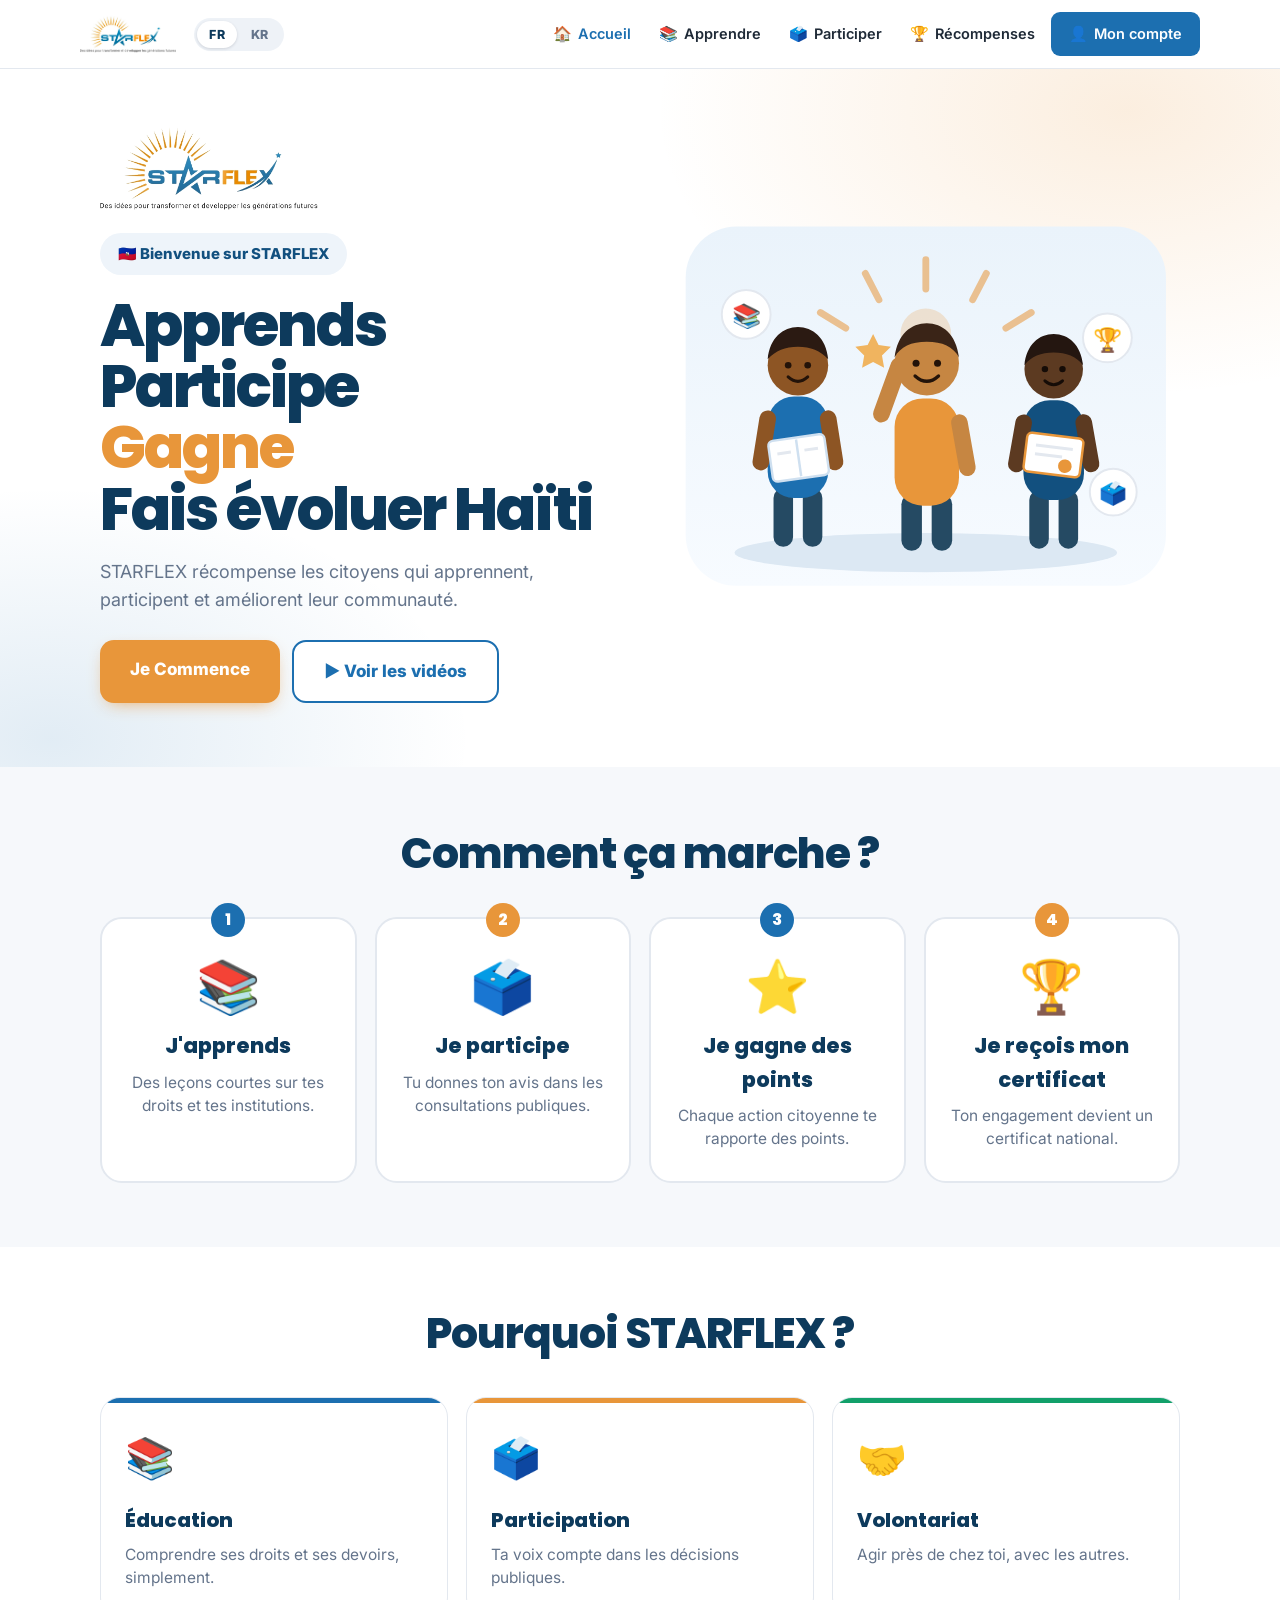
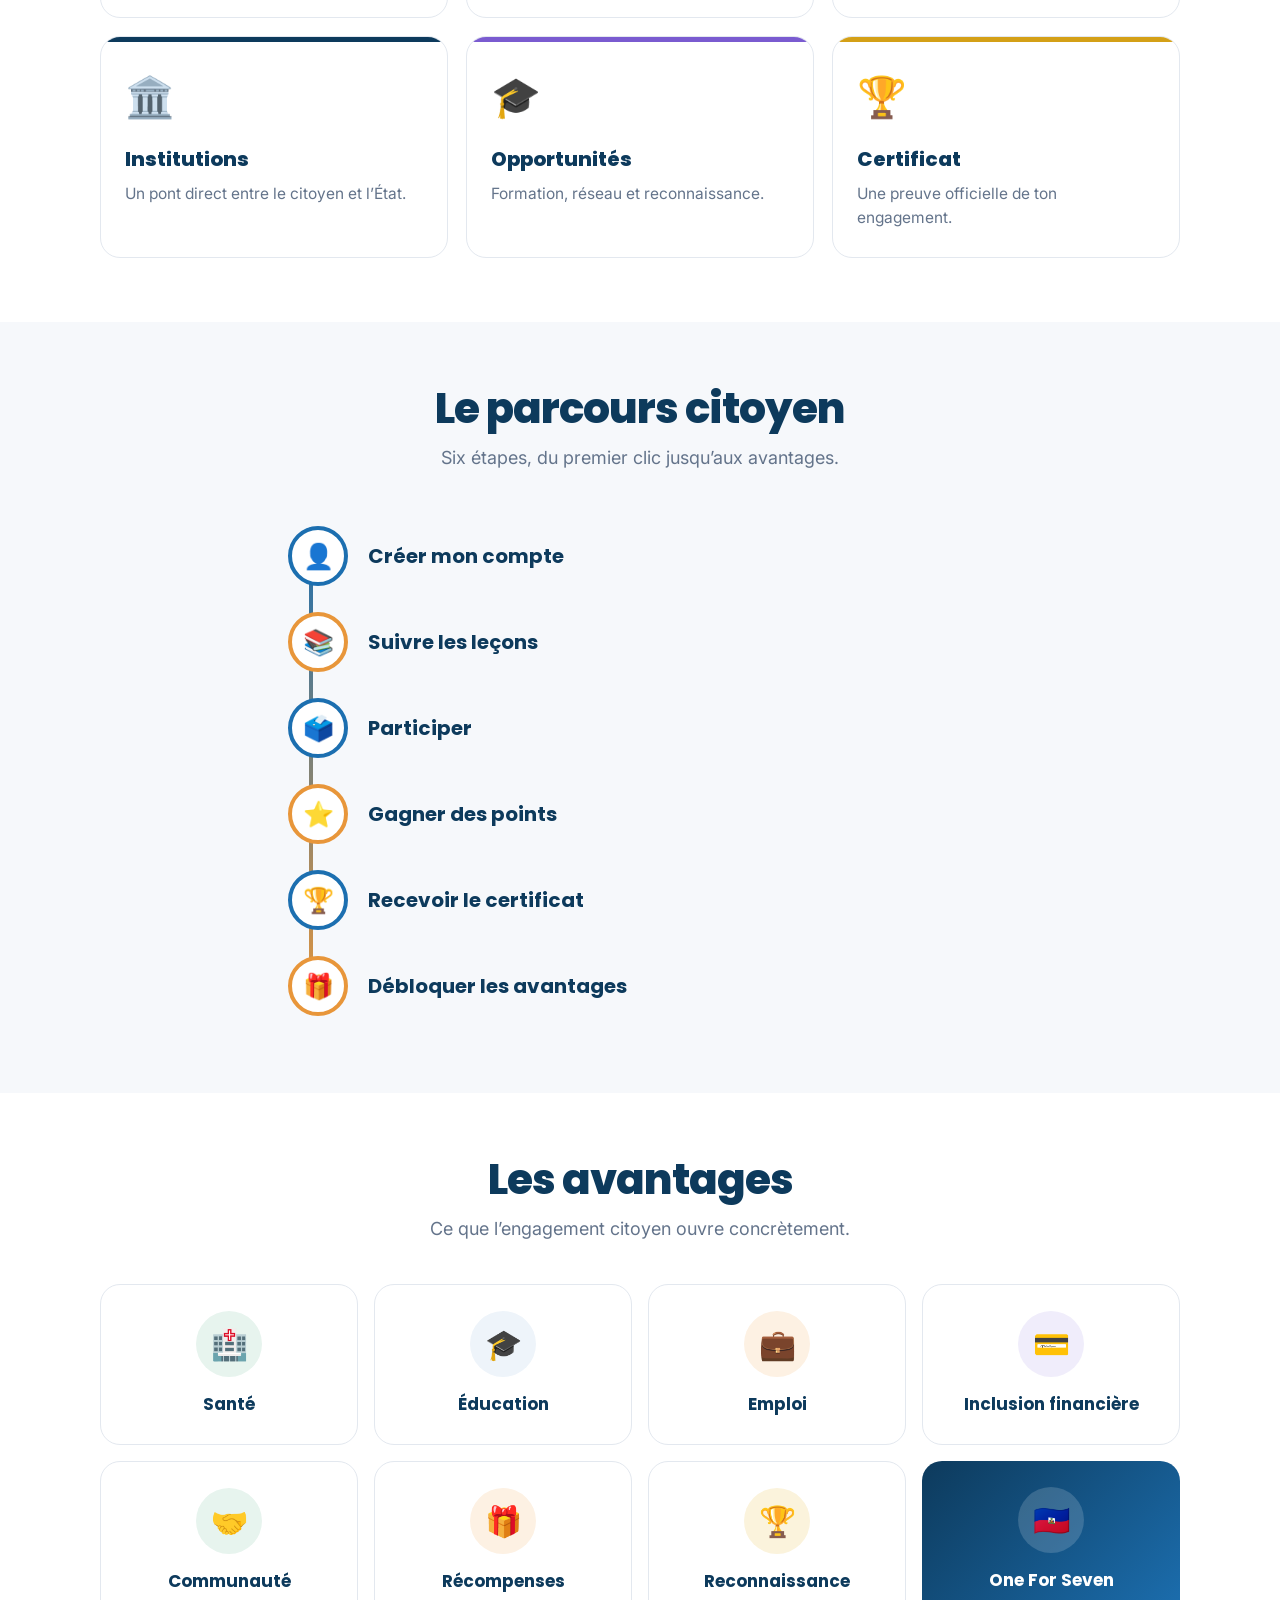
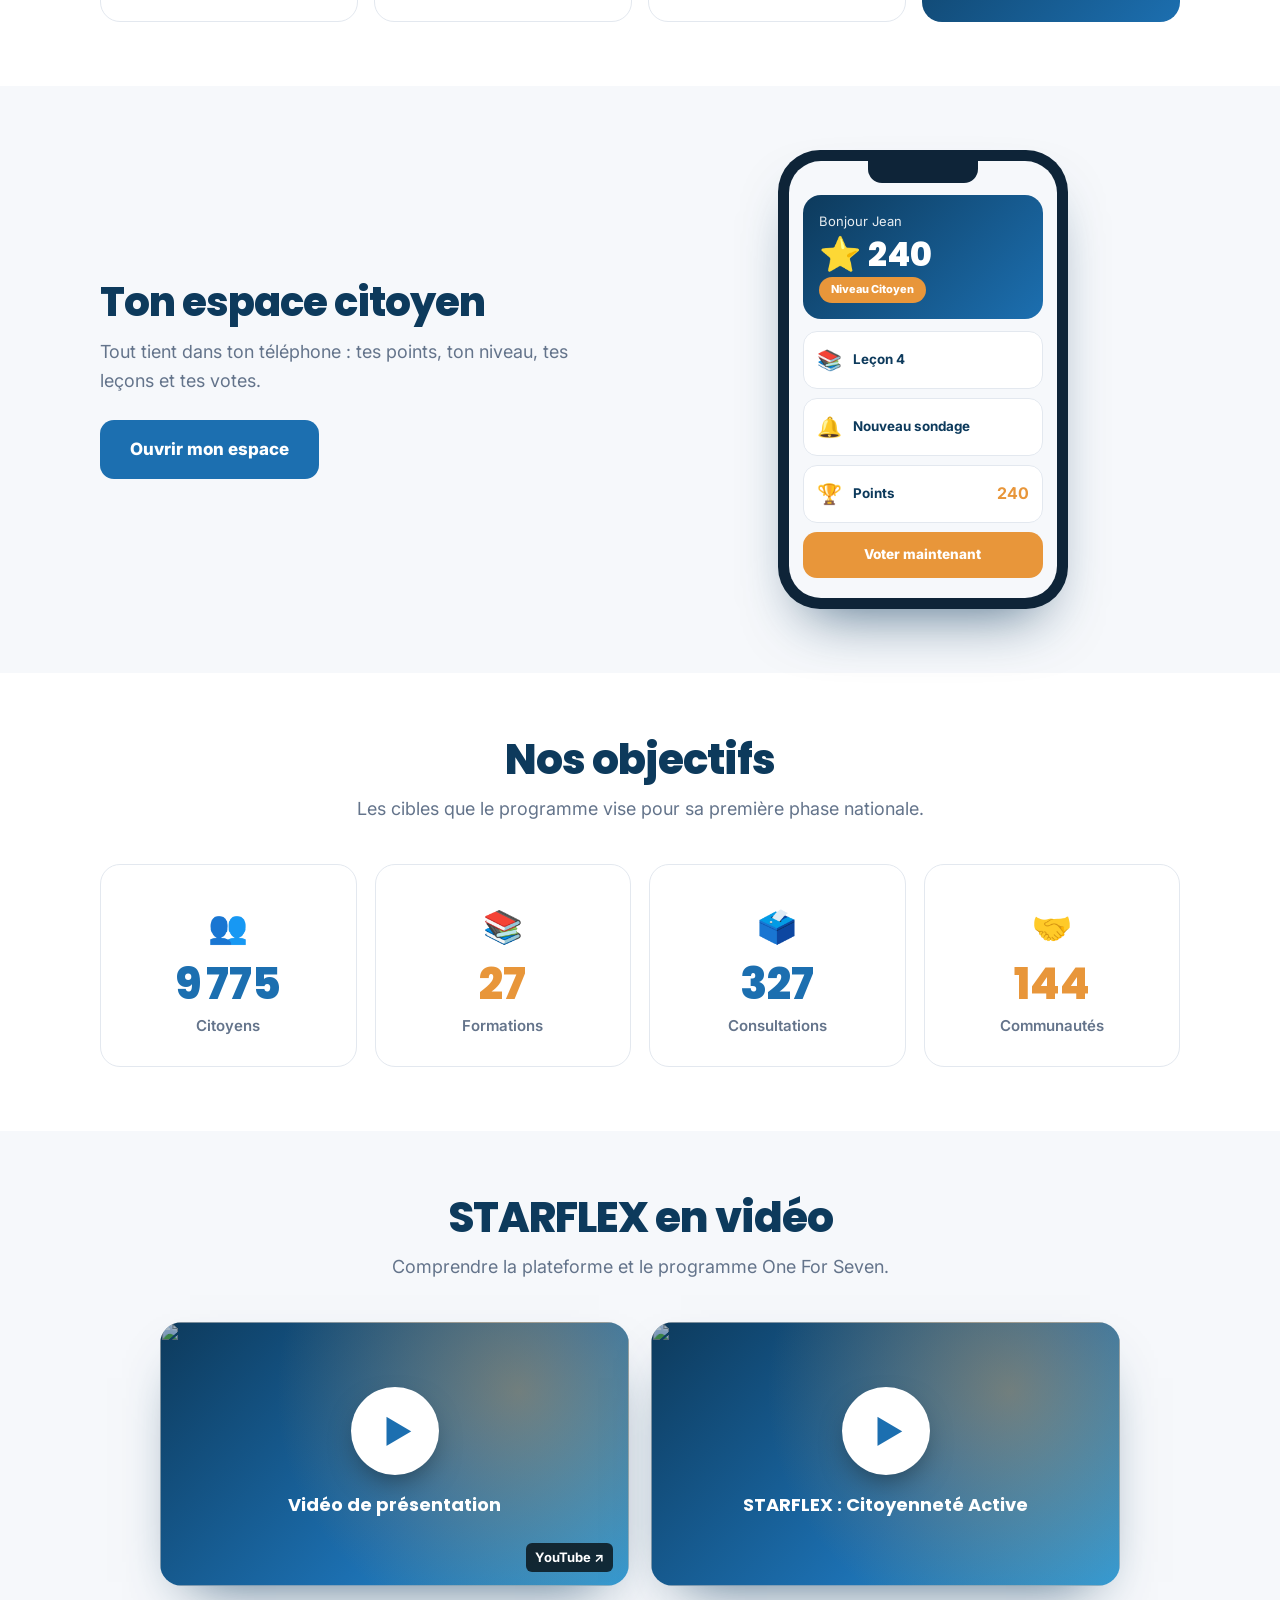
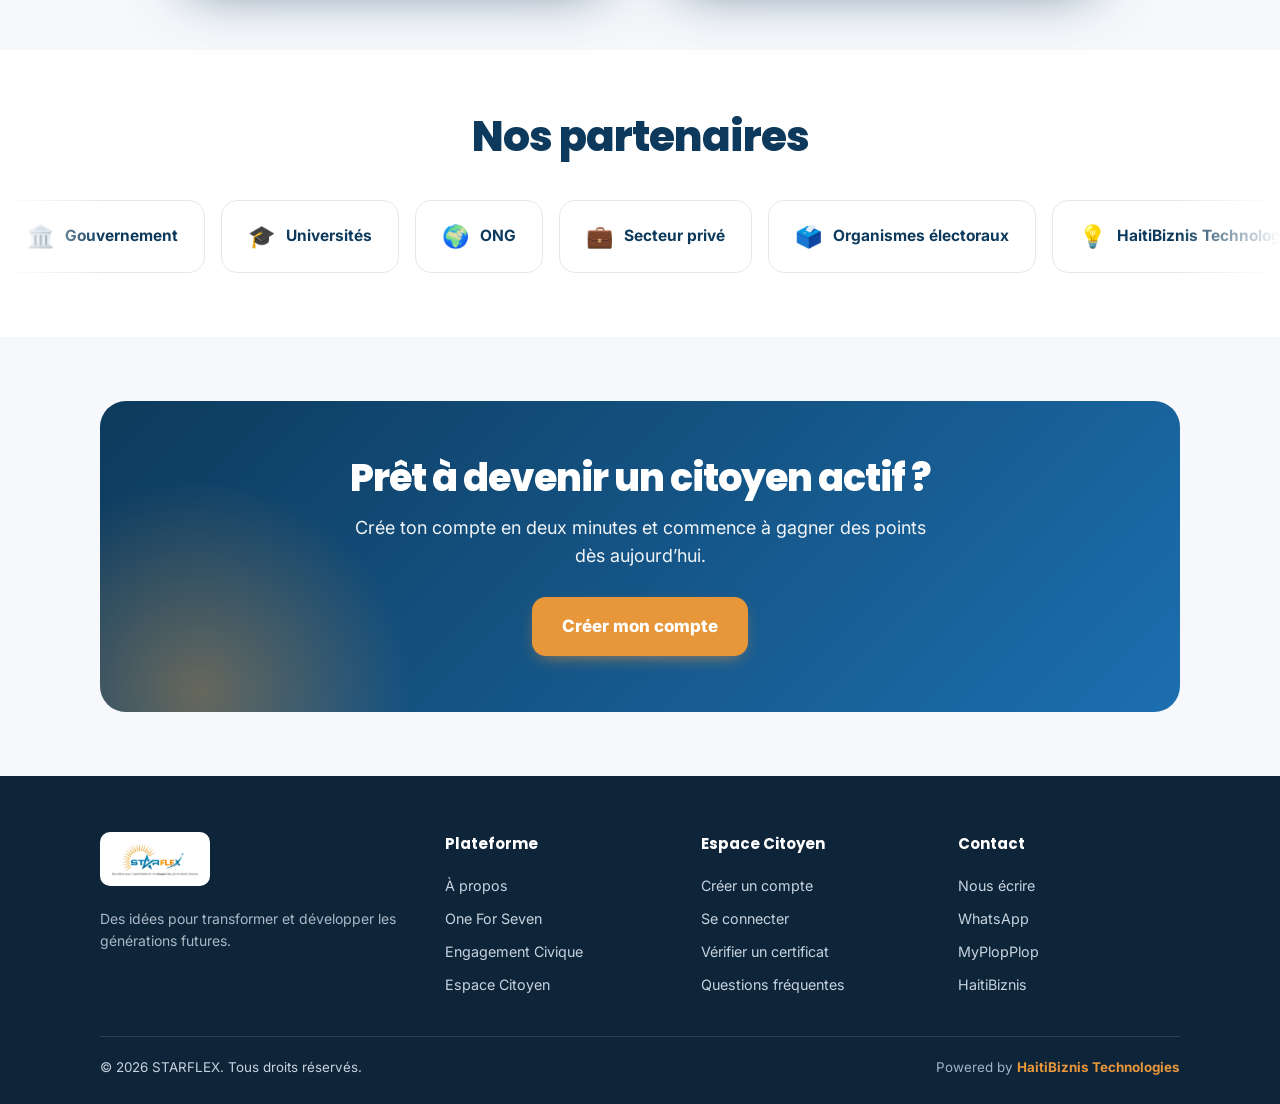
==== commit 2a0e1175: "Short opens on YouTube where it renders faithfully; its embedded player crops a Short to fill any bo" ====
--- a/index.html
+++ b/index.html
@@ -409,8 +409,11 @@
    Each entry takes either a YouTube id OR a file under assets/video/.
    Leave both empty and the card shows a "coming soon" state instead. */
 var SF_VIDEOS = [
-  // portrait applies only when the clip is self-hosted; see openVideo.
-  { key: 'v1', youtube: 'anCl5VM4-OM', file: '', length: '', portrait: true },
+  // The first clip is a vertical Short. YouTube's embedded player crops a Short to
+  // fill whatever box it is given, so no iframe size shows the full frame — it opens
+  // on YouTube instead, where it always plays correctly. Give me the source file and
+  // it becomes a self-hosted `file:` entry that plays full-frame inside the page.
+  { key: 'v1', youtube: 'anCl5VM4-OM', file: '', length: '', portrait: true, external: true },
   { key: 'v2', youtube: 'Nzs8Fknjypc', file: '', length: '', portrait: false }
 ];
 
@@ -433,7 +436,7 @@
           '<div class="play">▶</div>' +
           '<div class="cap">' + sfT(ready ? 'home.' + v.key : 'home.video_soon') + '</div>' +
         '</div>' +
-        (v.length ? '<span class="len">' + v.length + '</span>' : '') +
+        (v.external ? '<span class="len">YouTube ↗</span>' : (v.length ? '<span class="len">' + v.length + '</span>' : '')) +
       '</div>';
   }).join('');
 }
@@ -441,11 +444,15 @@
 function openVideo(i) {
   var v = SF_VIDEOS[i];
   if (!v || (!v.youtube && !v.file)) return;
-  // Vertical clips get a tall window. YouTube always renders a 16:9 canvas with the
-  // vertical video letterboxed inside it, so the CSS blows that canvas up by
-  // (16/9)² and centres it: the video itself then fills the 9:16 window exactly —
-  // full frame, nothing cropped, no empty side bars.
-  document.getElementById('vModal').classList.toggle('portrait', !!v.portrait);
+
+  // Clips YouTube will not render faithfully in-page open on YouTube itself.
+  if (v.external && v.youtube) {
+    window.open('https://www.youtube.com/shorts/' + v.youtube, '_blank', 'noopener');
+    return;
+  }
+
+  // A self-hosted vertical file gets a tall window; <video> lets us control the fit.
+  document.getElementById('vModal').classList.toggle('portrait', !!v.portrait && !!v.file);
   document.getElementById('vFrame').innerHTML = v.youtube
     ? '<iframe src="https://www.youtube-nocookie.com/embed/' + v.youtube + '?autoplay=1&rel=0" ' +
       'frameborder="0" allow="accelerometer; autoplay; encrypted-media; picture-in-picture" allowfullscreen></iframe>'
